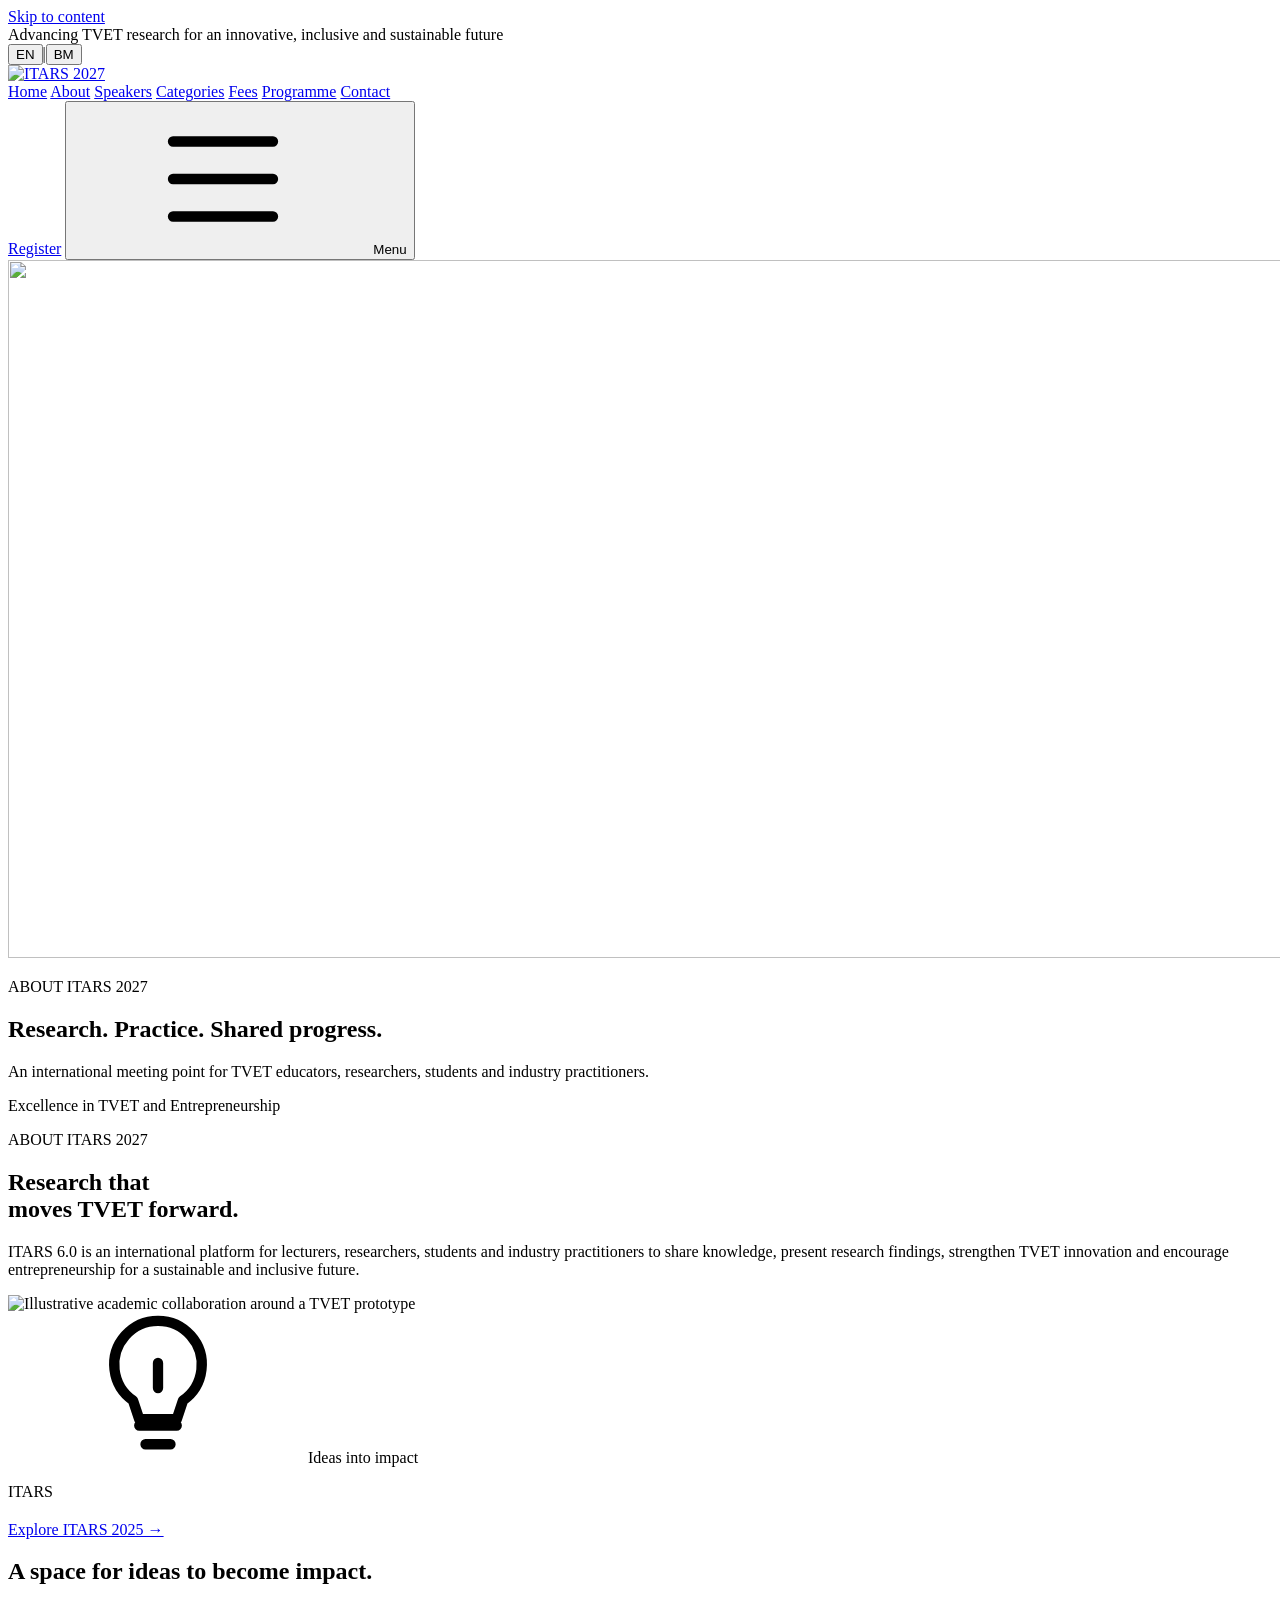
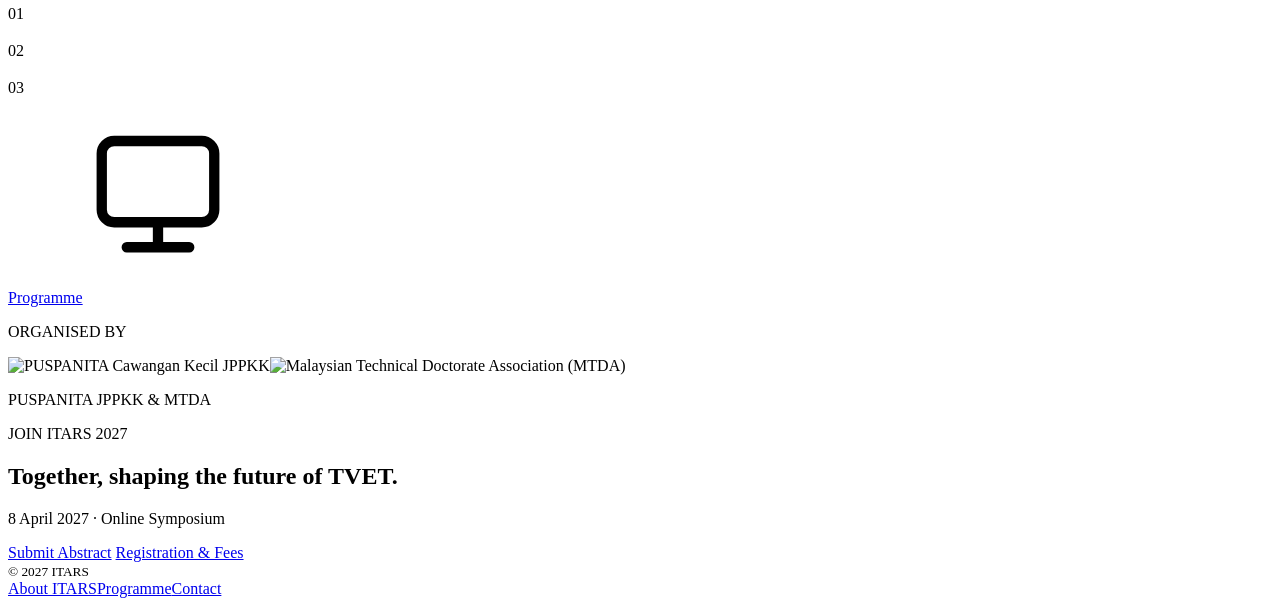
==== about.html @ fcebaeb5 "Add files via upload" ====
<!doctype html>
<html lang="en">
<head>
<meta charset="utf-8">
<meta name="viewport" content="width=device-width,initial-scale=1">
<title>About ITARS 2027</title>
<meta name="description" content="Discover the background, aims and organisers of the sixth International TVET Academic and Research Symposium.">
<meta name="theme-color" content="#a333f2">
<link rel="icon" href="assets/icons/online-badge.svg" type="image/svg+xml">
<link rel="stylesheet" href="assets/css/style.css">
<script src="assets/js/translations.js" defer></script>
<script src="assets/js/site.js" defer></script>
<meta property="og:title" content="About ITARS 2027"><meta property="og:description" content="Discover the background, aims and organisers of the sixth International TVET Academic and Research Symposium."><meta property="og:type" content="website"></head>
<body class="about-page">
<svg xmlns="http://www.w3.org/2000/svg" aria-hidden="true" style="position:absolute;width:0;height:0;overflow:hidden"><symbol id="calendar" viewBox="0 0 24 24"><g fill="none" stroke="currentColor" stroke-width="1.65" stroke-linecap="round" stroke-linejoin="round"><rect x="4" y="5" width="16" height="16" rx="2"/><path d="M8 3v4m8-4v4M4 10h16"/></g></symbol><symbol id="online" viewBox="0 0 24 24"><g fill="none" stroke="currentColor" stroke-width="1.65" stroke-linecap="round" stroke-linejoin="round"><rect x="3" y="4" width="18" height="13" rx="2"/><path d="M12 17v4m-5 0h10"/></g></symbol><symbol id="paper" viewBox="0 0 24 24"><g fill="none" stroke="currentColor" stroke-width="1.65" stroke-linecap="round" stroke-linejoin="round"><path d="M6 3h8l4 4v14H6zM14 3v5h4M9 12h6m-6 4h6"/></g></symbol><symbol id="idea" viewBox="0 0 24 24"><g fill="none" stroke="currentColor" stroke-width="1.65" stroke-linecap="round" stroke-linejoin="round"><path d="M9 18h6m-5 3h4M8 14a7 7 0 1 1 8 0l-1 3H9zM12 12V8"/></g></symbol><symbol id="engineering" viewBox="0 0 24 24"><g fill="none" stroke="currentColor" stroke-width="1.65" stroke-linecap="round" stroke-linejoin="round"><path d="m9 3 6 0 1 3 3 1 2 5-2 5-3 1-1 3H9l-1-3-3-1-2-5 2-5 3-1z"/><circle cx="12" cy="12" r="3"/></g></symbol><symbol id="education" viewBox="0 0 24 24"><g fill="none" stroke="currentColor" stroke-width="1.65" stroke-linecap="round" stroke-linejoin="round"><path d="m2 9 10-5 10 5-10 5zM6 11v6q6 5 12 0v-6m4-2v8"/></g></symbol><symbol id="business" viewBox="0 0 24 24"><g fill="none" stroke="currentColor" stroke-width="1.65" stroke-linecap="round" stroke-linejoin="round"><path d="M3 21h18M5 17h3v-6H5zm6 0h3V7h-3zm6 0h3V3h-3z"/></g></symbol><symbol id="environment" viewBox="0 0 24 24"><g fill="none" stroke="currentColor" stroke-width="1.65" stroke-linecap="round" stroke-linejoin="round"><path d="M5 18C1 5 13 3 21 3c0 14-6 18-13 15M5 21 16 9"/></g></symbol><symbol id="tourism" viewBox="0 0 24 24"><g fill="none" stroke="currentColor" stroke-width="1.65" stroke-linecap="round" stroke-linejoin="round"><path d="M4 21V5h16v16M2 21h20M8 8h1m6 0h1m-8 4h1m6 0h1m-6 9v-5h4v5"/></g></symbol><symbol id="social" viewBox="0 0 24 24"><g fill="none" stroke="currentColor" stroke-width="1.65" stroke-linecap="round" stroke-linejoin="round"><circle cx="12" cy="7" r="3"/><path d="M6 21v-2a6 6 0 0 1 12 0v2M5 6a3 3 0 0 0 0 6m14-6a3 3 0 0 1 0 6M2 20v-2a4 4 0 0 1 3-4m17 6v-2a4 4 0 0 0-3-4"/></g></symbol><symbol id="notice" viewBox="0 0 24 24"><g fill="none" stroke="currentColor" stroke-width="1.65" stroke-linecap="round" stroke-linejoin="round"><path d="m3 10 14-5v14L3 14zM7 15l2 6h4l-2-5m9-7 2-2m-2 10 2 2M3 10v4"/></g></symbol><symbol id="menu" viewBox="0 0 24 24"><g fill="none" stroke="currentColor" stroke-width="1.65" stroke-linecap="round" stroke-linejoin="round"><path d="M4 6h16M4 12h16M4 18h16"/></g></symbol><symbol id="mic" viewBox="0 0 24 24"><g fill="none" stroke="currentColor" stroke-width="1.65" stroke-linecap="round" stroke-linejoin="round"><rect x="9" y="3" width="6" height="11" rx="3"/><path d="M5 11a7 7 0 0 0 14 0M12 18v3m-4 0h8"/></g></symbol><symbol id="check" viewBox="0 0 24 24"><g fill="none" stroke="currentColor" stroke-width="1.65" stroke-linecap="round" stroke-linejoin="round"><rect x="4" y="4" width="16" height="16" rx="3"/><path d="m8 12 3 3 5-6"/></g></symbol><symbol id="gear" viewBox="0 0 24 24"><g fill="none" stroke="currentColor" stroke-width="1.65" stroke-linecap="round" stroke-linejoin="round"><circle cx="12" cy="12" r="3"/><path d="M12 2v3m0 14v3M2 12h3m14 0h3M4.9 4.9 7 7m10 10 2.1 2.1M4.9 19.1 7 17M17 7l2.1-2.1"/></g></symbol><symbol id="present" viewBox="0 0 24 24"><g fill="none" stroke="currentColor" stroke-width="1.65" stroke-linecap="round" stroke-linejoin="round"><rect x="3" y="4" width="18" height="12" rx="1.5"/><path d="M12 16v3m-4 2 4-2 4 2M8 12l3-3 2 2 3-3"/></g></symbol><symbol id="book" viewBox="0 0 24 24"><g fill="none" stroke="currentColor" stroke-width="1.65" stroke-linecap="round" stroke-linejoin="round"><path d="M3 5c3-1 6-1 9 1 3-2 6-2 9-1v14c-3-1-6-1-9 1-3-2-6-2-9-1zM12 6v14"/></g></symbol><symbol id="fee" viewBox="0 0 24 24"><g fill="none" stroke="currentColor" stroke-width="1.65" stroke-linecap="round" stroke-linejoin="round"><rect x="3" y="6" width="18" height="12" rx="2"/><circle cx="12" cy="12" r="2.5"/><path d="M6 9v.01M18 15v.01"/></g></symbol><symbol id="phone" viewBox="0 0 24 24"><g fill="none" stroke="currentColor" stroke-width="1.65" stroke-linecap="round" stroke-linejoin="round"><path d="M5 3h4l2 5-2.5 1.5a11 11 0 0 0 6 6L16 13l5 2v4a2 2 0 0 1-2 2A17 17 0 0 1 3 5a2 2 0 0 1 2-2"/></g></symbol><symbol id="globe" viewBox="0 0 24 24"><g fill="none" stroke="currentColor" stroke-width="1.65" stroke-linecap="round" stroke-linejoin="round"><circle cx="12" cy="12" r="9"/><path d="M3 12h18M12 3a14 14 0 0 1 0 18M12 3a14 14 0 0 0 0 18"/></g></symbol><symbol id="target" viewBox="0 0 24 24"><g fill="none" stroke="currentColor" stroke-width="1.65" stroke-linecap="round" stroke-linejoin="round"><circle cx="12" cy="12" r="9"/><circle cx="12" cy="12" r="5"/><circle cx="12" cy="12" r="1"/></g></symbol><symbol id="user" viewBox="0 0 24 24"><g fill="none" stroke="currentColor" stroke-width="1.65" stroke-linecap="round" stroke-linejoin="round"><circle cx="12" cy="8" r="4"/><path d="M4 21a8 8 0 0 1 16 0"/></g></symbol><symbol id="org" viewBox="0 0 24 24"><g fill="none" stroke="currentColor" stroke-width="1.65" stroke-linecap="round" stroke-linejoin="round"><path d="M3 21h18M4 21V10l8-6 8 6v11M9 21v-6h6v6M8 12h.01M16 12h.01"/></g></symbol></svg>
<a class="skip" href="#main"><span data-i18n="skip">Skip to content</span></a>

<!-- ============ SHARED HEADER ============ -->
<header class="site-header">
  <div class="utility"><div class="container utility-inner">
    <span><span data-i18n="utility">Advancing TVET research for an innovative, inclusive and sustainable future</span></span>
    <div class="language-switch" role="group" aria-label="Language"><button type="button" data-lang="en" aria-pressed="true">EN</button><span aria-hidden="true">|</span><button type="button" data-lang="bm" aria-pressed="false">BM</button></div>
  </div></div>
  <div class="nav-shell"><div class="container nav-inner">
    <a href="index.html" class="brand" aria-label="ITARS 2027 Home"><img src="assets/images/itars-logo.webp" alt="ITARS 2027" width="412" height="206"></a>
    <nav class="main-nav" id="main-nav" aria-label="Main navigation"><a href="index.html" data-i18n="navhome">Home</a>
      <a data-i18n="navabout" href="about.html" data-page-link>About</a>
      <a data-i18n="navspeakers" href="speakers.html" data-page-link>Speakers</a>
      <a data-i18n="navpapers" href="categories.html" data-page-link>Categories</a>
      <a data-i18n="navfees" href="registration.html" data-page-link>Fees</a>
      <a data-i18n="navprogramme" href="programme.html" data-page-link>Programme</a>
      <a data-i18n="navcontact" href="contact.html" data-page-link>Contact</a>
    </nav>
    <div class="nav-actions">
      <a data-i18n="register" href="registration.html" class="button teal nav-register" data-page-link>Register</a>
      <button class="menu-toggle" type="button" aria-controls="main-nav" aria-expanded="false" aria-label="Open menu"><svg class="icon" aria-hidden="true"><use href="#menu"></use></svg><span data-i18n="menutext">Menu</span></button>
    </div>
  </div></div>
</header>

<main id="main"><section class="has-explicit-hero about-hero"><img class="page-hero-image" src="assets/images/about-hero.webp" alt="" width="1536" height="698" fetchpriority="high" aria-hidden="true"><div class="container"><p class="eyebrow" data-i18n="aboutlabel">ABOUT ITARS 2027</p><h1 data-i18n="abtitle">Research. Practice. Shared progress.</h1><p data-i18n="ablead">An international meeting point for TVET educators, researchers, students and industry practitioners.</p><div class="about-theme" data-i18n="abtheme">Excellence in TVET and Entrepreneurship</div></div></section><section class="section about">
  <div class="container about-grid">
    <div class="reveal">
      <p class="eyebrow"><span data-i18n="aboutlabel">ABOUT ITARS 2027</span><i></i></p>
      <h2 data-i18n="abouttitle">Research that<br>moves TVET forward.</h2>
      <p><span data-i18n="aboutp">ITARS 6.0 is an international platform for lecturers, researchers, students and industry practitioners to share knowledge, present research findings, strengthen TVET innovation and encourage entrepreneurship for a sustainable and inclusive future.</span></p>
      
    </div>
    <div class="about-photo reveal"><img src="assets/images/about-hero.webp" alt="Illustrative academic collaboration around a TVET prototype" width="1200" height="800" loading="lazy"><div class="photo-label"><svg class="icon" aria-hidden="true"><use href="#idea"></use></svg><span data-i18n="impact">Ideas into impact</span><i></i></div></div>
  </div>
</section>

<section class="section history"><div class="container welcome-inner"><p class="eyebrow">ITARS</p><h2 data-i18n="abhistory"></h2><p data-i18n="abhistorycopy"></p><a class="text-link" href="https://sites.google.com/view/itars2025/home" target="_blank" rel="noopener" data-i18n="historysource">Explore ITARS 2025 →</a></div></section><section class="section purpose"><div class="container"><h2 data-i18n="abpurpose">A space for ideas to become impact.</h2><p class="purpose-intro" data-i18n="abpurposecopy"></p><div class="purpose-grid"><article><span class="purpose-number">01</span><h3 data-i18n="ab1"></h3><p data-i18n="ab1c"></p></article><article><span class="purpose-number">02</span><h3 data-i18n="ab2"></h3><p data-i18n="ab2c"></p></article><article><span class="purpose-number">03</span><h3 data-i18n="ab3"></h3><p data-i18n="ab3c"></p></article></div></div></section><section class="section"><div class="container format-panel"><svg class="icon" aria-hidden="true"><use href="#online"></use></svg><div><h2 data-i18n="abformat"></h2><p data-i18n="abformatcopy"></p></div><a class="button teal" href="programme.html" data-page-link data-i18n="navprogramme">Programme</a></div></section><section class="section organisers-section"><div class="container"><div class="organisers reveal">
      <p class="eyebrow centered"><i></i><span data-i18n="organised">ORGANISED BY</span><i></i></p>
      <div class="organiser-names"><img src="assets/images/puspanita-logo.webp" alt="PUSPANITA Cawangan Kecil JPPKK" width="146" height="168"><span aria-hidden="true"></span><img src="assets/images/mtda-logo.webp" alt="Malaysian Technical Doctorate Association (MTDA)" width="245" height="155"></div>
      <p class="organiser-line">PUSPANITA JPPKK &amp; MTDA</p></div></div></section>

<!-- CTA -->
<section class="cta">
  <div class="container cta-inner">
    <div class="cta-copy"><p class="cta-kicker" data-i18n="ctakicker">JOIN ITARS 2027</p><h2 data-i18n="ctaheadline">Together, shaping the future of TVET.</h2><p><span data-i18n="ctadate">8 April 2027 · Online Symposium</span></p></div>
    <div class="button-row">
      <a data-i18n="ctasubmit" href="submission.html" class="button gold" data-page-link>Submit Abstract</a>
      <a data-i18n="ctareg" href="registration.html" class="button outline" data-page-link>Registration &amp; Fees</a>
    </div>
  </div>
</section>
</main>

<!-- ============ SHARED FOOTER ============ -->
<footer class="site-footer"><div class="container footer-inner"><small>© 2027 ITARS</small><nav aria-label="Footer navigation"><a data-i18n="footabout" href="about.html" data-page-link>About ITARS</a><a data-i18n="footprogramme" href="programme.html" data-page-link>Programme</a><a data-i18n="footcontact" href="contact.html" data-page-link>Contact</a></nav></div></footer>

<dialog id="page-dialog" aria-labelledby="dialog-title"><button class="dialog-close" type="button" aria-label="Close dialog">×</button><p class="eyebrow">ITARS 2027</p><h2 data-i18n="dialogtitle" id="dialog-title">This page is being prepared</h2><p><span data-i18n="dialogcopy">This first release contains the homepage. The selected section will have its own dedicated page. For event information, view the supplied poster or call the organisers.</span></p><div class="dialog-actions"><a class="button teal" href="assets/images/itars-poster.webp"><span data-i18n="viewposter">View event poster</span></a><a href="tel:+60127899131">Tuan Rozila · +60 12-789 9131</a><a href="tel:+60197607001">Dr. Khairunnisa · +60 19-760 7001</a></div></dialog>
</body>
</html>
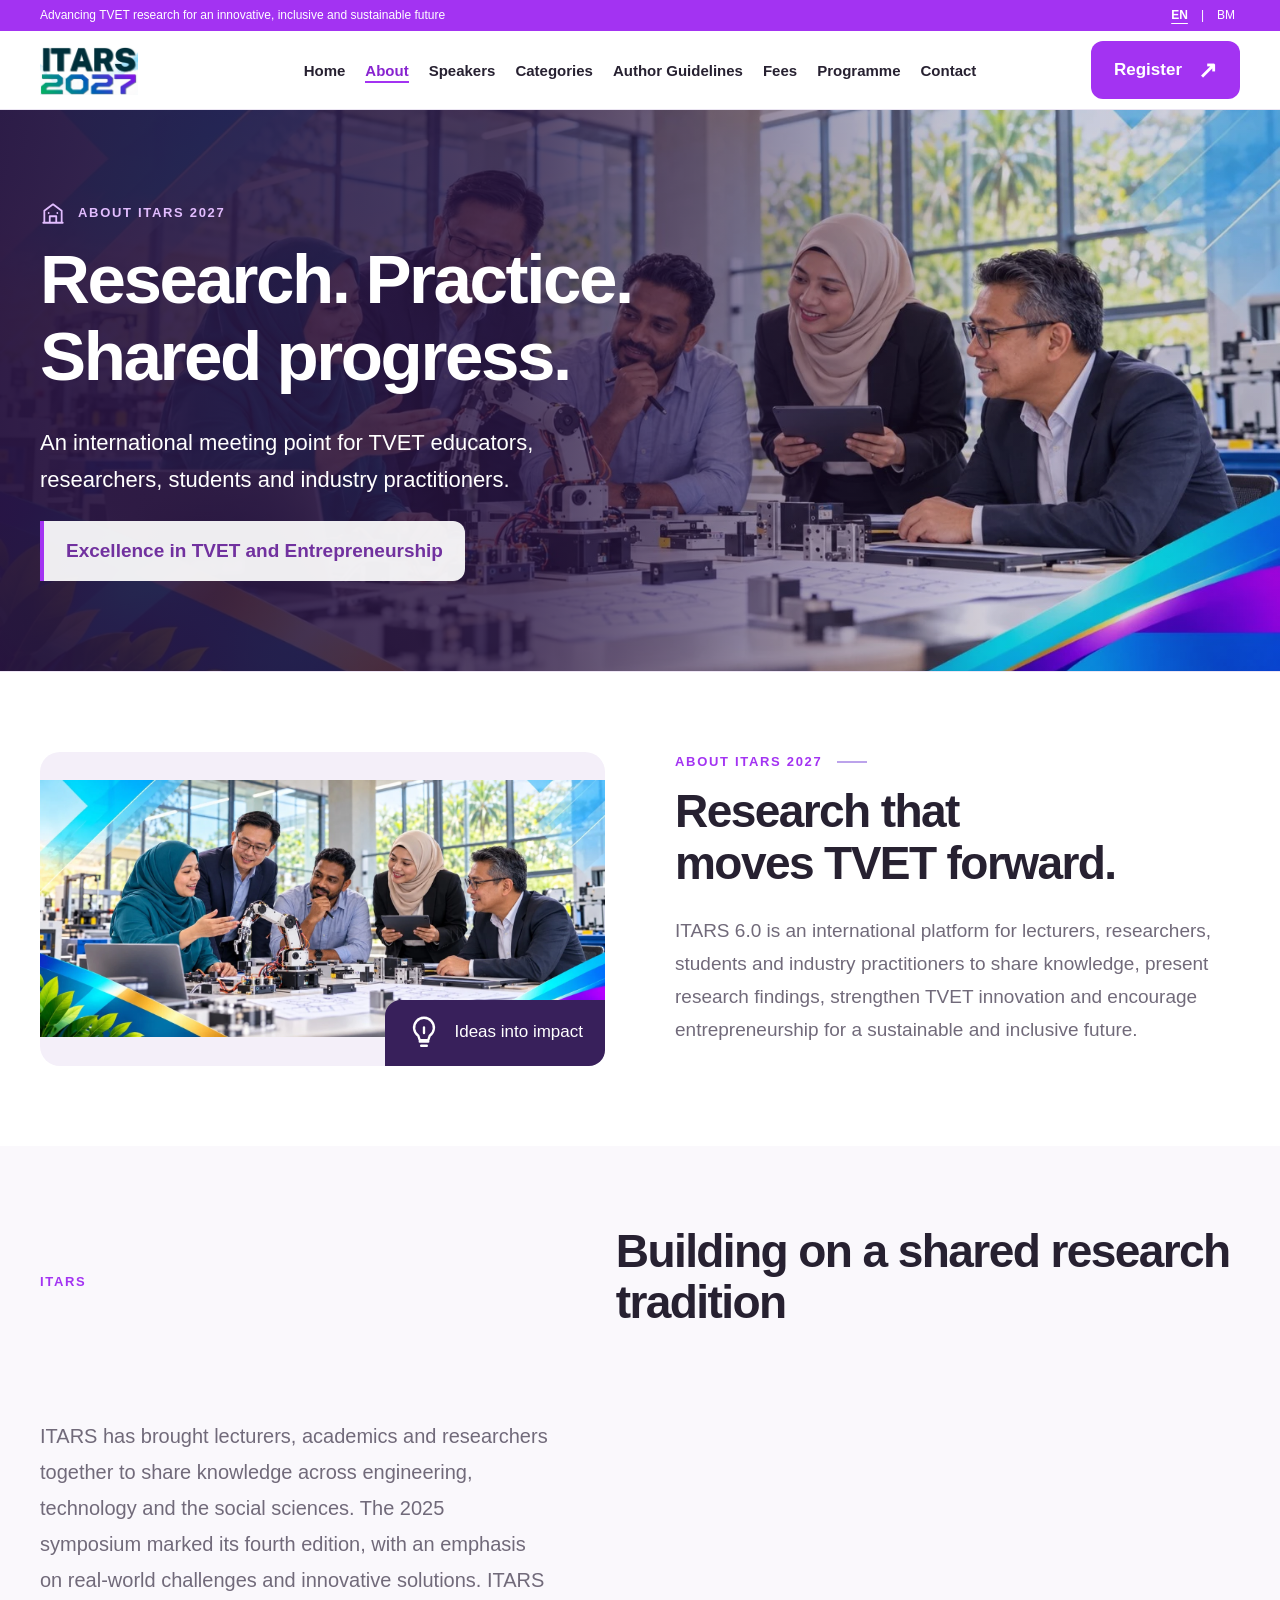
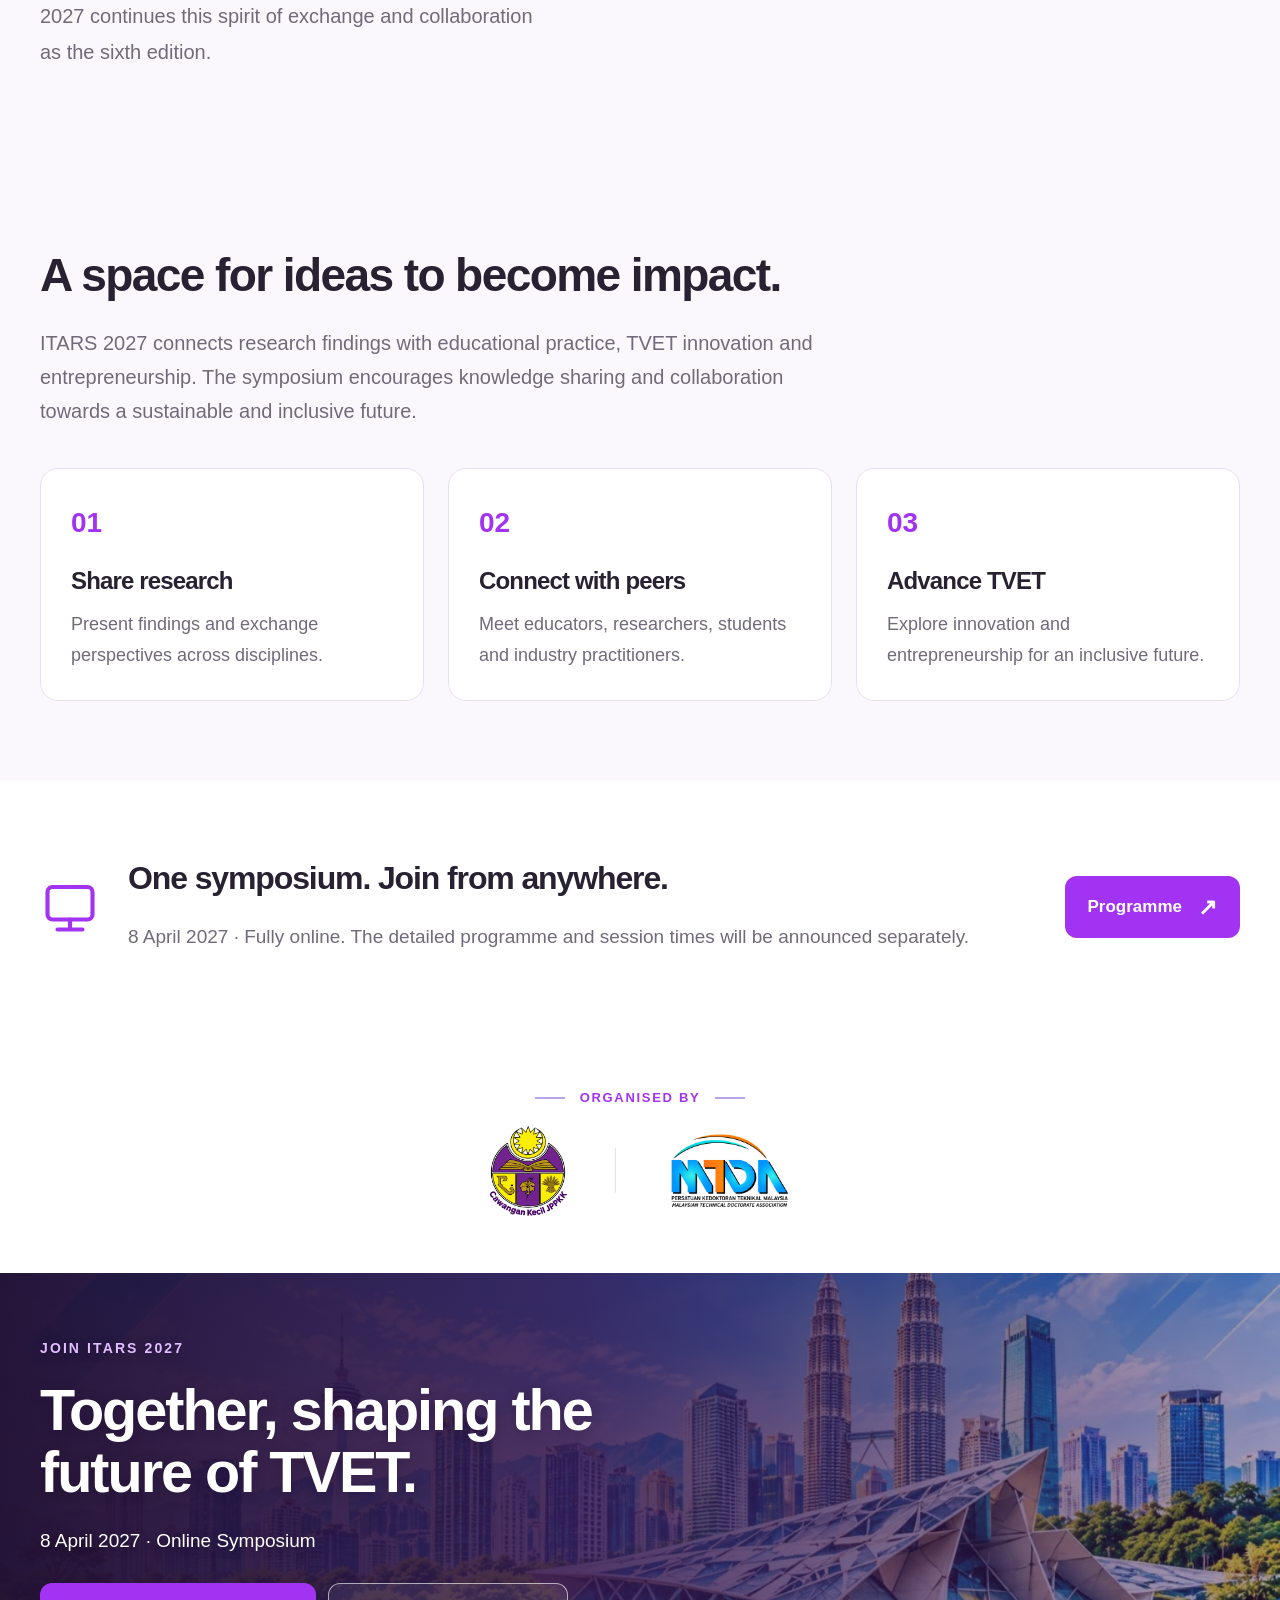
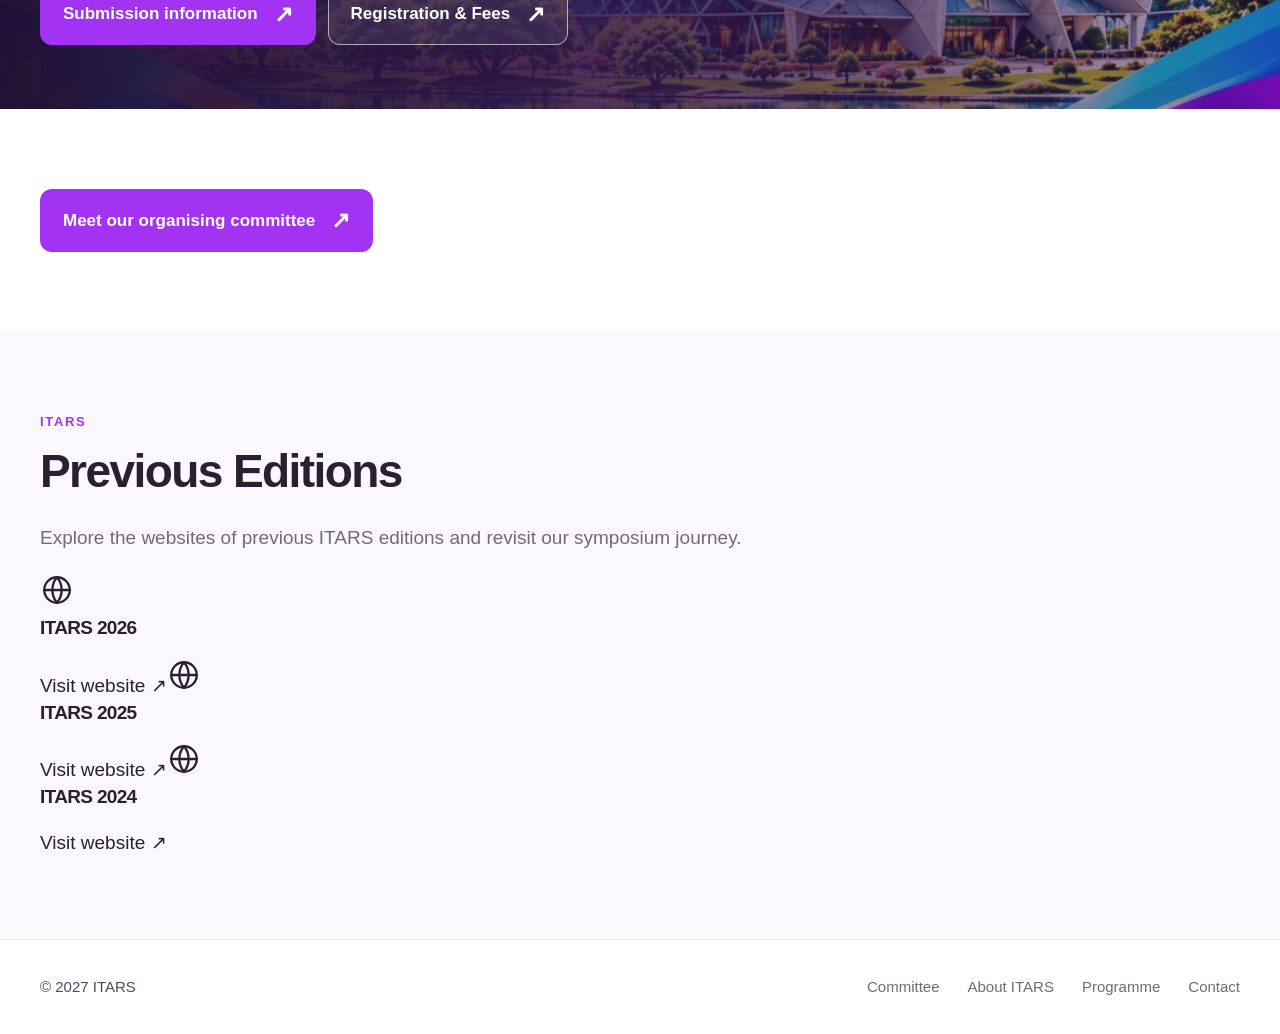
==== commit c4af69c6: "Add files via upload" ====
--- a/about.html
+++ b/about.html
@@ -7,9 +7,9 @@
 <meta name="description" content="Discover the background, aims and organisers of the sixth International TVET Academic and Research Symposium.">
 <meta name="theme-color" content="#a333f2">
 <link rel="icon" href="assets/icons/online-badge.svg" type="image/svg+xml">
-<link rel="stylesheet" href="assets/css/style.css">
+<link rel="stylesheet" href="assets/css/style.css?v=20261026-icons3">
 <script src="assets/js/translations.js" defer></script>
-<script src="assets/js/site.js" defer></script>
+<script src="assets/js/site.js?v=20261026-icons3" defer></script>
 <meta property="og:title" content="About ITARS 2027"><meta property="og:description" content="Discover the background, aims and organisers of the sixth International TVET Academic and Research Symposium."><meta property="og:type" content="website"></head>
 <body class="about-page">
 <svg xmlns="http://www.w3.org/2000/svg" aria-hidden="true" style="position:absolute;width:0;height:0;overflow:hidden"><symbol id="calendar" viewBox="0 0 24 24"><g fill="none" stroke="currentColor" stroke-width="1.65" stroke-linecap="round" stroke-linejoin="round"><rect x="4" y="5" width="16" height="16" rx="2"/><path d="M8 3v4m8-4v4M4 10h16"/></g></symbol><symbol id="online" viewBox="0 0 24 24"><g fill="none" stroke="currentColor" stroke-width="1.65" stroke-linecap="round" stroke-linejoin="round"><rect x="3" y="4" width="18" height="13" rx="2"/><path d="M12 17v4m-5 0h10"/></g></symbol><symbol id="paper" viewBox="0 0 24 24"><g fill="none" stroke="currentColor" stroke-width="1.65" stroke-linecap="round" stroke-linejoin="round"><path d="M6 3h8l4 4v14H6zM14 3v5h4M9 12h6m-6 4h6"/></g></symbol><symbol id="idea" viewBox="0 0 24 24"><g fill="none" stroke="currentColor" stroke-width="1.65" stroke-linecap="round" stroke-linejoin="round"><path d="M9 18h6m-5 3h4M8 14a7 7 0 1 1 8 0l-1 3H9zM12 12V8"/></g></symbol><symbol id="engineering" viewBox="0 0 24 24"><g fill="none" stroke="currentColor" stroke-width="1.65" stroke-linecap="round" stroke-linejoin="round"><path d="m9 3 6 0 1 3 3 1 2 5-2 5-3 1-1 3H9l-1-3-3-1-2-5 2-5 3-1z"/><circle cx="12" cy="12" r="3"/></g></symbol><symbol id="education" viewBox="0 0 24 24"><g fill="none" stroke="currentColor" stroke-width="1.65" stroke-linecap="round" stroke-linejoin="round"><path d="m2 9 10-5 10 5-10 5zM6 11v6q6 5 12 0v-6m4-2v8"/></g></symbol><symbol id="business" viewBox="0 0 24 24"><g fill="none" stroke="currentColor" stroke-width="1.65" stroke-linecap="round" stroke-linejoin="round"><path d="M3 21h18M5 17h3v-6H5zm6 0h3V7h-3zm6 0h3V3h-3z"/></g></symbol><symbol id="environment" viewBox="0 0 24 24"><g fill="none" stroke="currentColor" stroke-width="1.65" stroke-linecap="round" stroke-linejoin="round"><path d="M5 18C1 5 13 3 21 3c0 14-6 18-13 15M5 21 16 9"/></g></symbol><symbol id="tourism" viewBox="0 0 24 24"><g fill="none" stroke="currentColor" stroke-width="1.65" stroke-linecap="round" stroke-linejoin="round"><path d="M4 21V5h16v16M2 21h20M8 8h1m6 0h1m-8 4h1m6 0h1m-6 9v-5h4v5"/></g></symbol><symbol id="social" viewBox="0 0 24 24"><g fill="none" stroke="currentColor" stroke-width="1.65" stroke-linecap="round" stroke-linejoin="round"><circle cx="12" cy="7" r="3"/><path d="M6 21v-2a6 6 0 0 1 12 0v2M5 6a3 3 0 0 0 0 6m14-6a3 3 0 0 1 0 6M2 20v-2a4 4 0 0 1 3-4m17 6v-2a4 4 0 0 0-3-4"/></g></symbol><symbol id="notice" viewBox="0 0 24 24"><g fill="none" stroke="currentColor" stroke-width="1.65" stroke-linecap="round" stroke-linejoin="round"><path d="m3 10 14-5v14L3 14zM7 15l2 6h4l-2-5m9-7 2-2m-2 10 2 2M3 10v4"/></g></symbol><symbol id="menu" viewBox="0 0 24 24"><g fill="none" stroke="currentColor" stroke-width="1.65" stroke-linecap="round" stroke-linejoin="round"><path d="M4 6h16M4 12h16M4 18h16"/></g></symbol><symbol id="mic" viewBox="0 0 24 24"><g fill="none" stroke="currentColor" stroke-width="1.65" stroke-linecap="round" stroke-linejoin="round"><rect x="9" y="3" width="6" height="11" rx="3"/><path d="M5 11a7 7 0 0 0 14 0M12 18v3m-4 0h8"/></g></symbol><symbol id="check" viewBox="0 0 24 24"><g fill="none" stroke="currentColor" stroke-width="1.65" stroke-linecap="round" stroke-linejoin="round"><rect x="4" y="4" width="16" height="16" rx="3"/><path d="m8 12 3 3 5-6"/></g></symbol><symbol id="gear" viewBox="0 0 24 24"><g fill="none" stroke="currentColor" stroke-width="1.65" stroke-linecap="round" stroke-linejoin="round"><circle cx="12" cy="12" r="3"/><path d="M12 2v3m0 14v3M2 12h3m14 0h3M4.9 4.9 7 7m10 10 2.1 2.1M4.9 19.1 7 17M17 7l2.1-2.1"/></g></symbol><symbol id="present" viewBox="0 0 24 24"><g fill="none" stroke="currentColor" stroke-width="1.65" stroke-linecap="round" stroke-linejoin="round"><rect x="3" y="4" width="18" height="12" rx="1.5"/><path d="M12 16v3m-4 2 4-2 4 2M8 12l3-3 2 2 3-3"/></g></symbol><symbol id="book" viewBox="0 0 24 24"><g fill="none" stroke="currentColor" stroke-width="1.65" stroke-linecap="round" stroke-linejoin="round"><path d="M3 5c3-1 6-1 9 1 3-2 6-2 9-1v14c-3-1-6-1-9 1-3-2-6-2-9-1zM12 6v14"/></g></symbol><symbol id="fee" viewBox="0 0 24 24"><g fill="none" stroke="currentColor" stroke-width="1.65" stroke-linecap="round" stroke-linejoin="round"><rect x="3" y="6" width="18" height="12" rx="2"/><circle cx="12" cy="12" r="2.5"/><path d="M6 9v.01M18 15v.01"/></g></symbol><symbol id="phone" viewBox="0 0 24 24"><g fill="none" stroke="currentColor" stroke-width="1.65" stroke-linecap="round" stroke-linejoin="round"><path d="M5 3h4l2 5-2.5 1.5a11 11 0 0 0 6 6L16 13l5 2v4a2 2 0 0 1-2 2A17 17 0 0 1 3 5a2 2 0 0 1 2-2"/></g></symbol><symbol id="globe" viewBox="0 0 24 24"><g fill="none" stroke="currentColor" stroke-width="1.65" stroke-linecap="round" stroke-linejoin="round"><circle cx="12" cy="12" r="9"/><path d="M3 12h18M12 3a14 14 0 0 1 0 18M12 3a14 14 0 0 0 0 18"/></g></symbol><symbol id="target" viewBox="0 0 24 24"><g fill="none" stroke="currentColor" stroke-width="1.65" stroke-linecap="round" stroke-linejoin="round"><circle cx="12" cy="12" r="9"/><circle cx="12" cy="12" r="5"/><circle cx="12" cy="12" r="1"/></g></symbol><symbol id="user" viewBox="0 0 24 24"><g fill="none" stroke="currentColor" stroke-width="1.65" stroke-linecap="round" stroke-linejoin="round"><circle cx="12" cy="8" r="4"/><path d="M4 21a8 8 0 0 1 16 0"/></g></symbol><symbol id="org" viewBox="0 0 24 24"><g fill="none" stroke="currentColor" stroke-width="1.65" stroke-linecap="round" stroke-linejoin="round"><path d="M3 21h18M4 21V10l8-6 8 6v11M9 21v-6h6v6M8 12h.01M16 12h.01"/></g></symbol></svg>
@@ -27,18 +27,19 @@
       <a data-i18n="navabout" href="about.html" data-page-link>About</a>
       <a data-i18n="navspeakers" href="speakers.html" data-page-link>Speakers</a>
       <a data-i18n="navpapers" href="categories.html" data-page-link>Categories</a>
+      <a data-i18n="navauthors" href="submission.html" data-page-link>Author Guidelines</a>
       <a data-i18n="navfees" href="registration.html" data-page-link>Fees</a>
       <a data-i18n="navprogramme" href="programme.html" data-page-link>Programme</a>
       <a data-i18n="navcontact" href="contact.html" data-page-link>Contact</a>
     </nav>
     <div class="nav-actions">
-      <a data-i18n="register" href="registration.html" class="button teal nav-register" data-page-link>Register</a>
+      <a data-i18n="register" href="https://cmt3.research.microsoft.com/User/Login?ReturnUrl=%2FITARS2026" class="button teal nav-register" target="_blank" rel="noopener">Register</a>
       <button class="menu-toggle" type="button" aria-controls="main-nav" aria-expanded="false" aria-label="Open menu"><svg class="icon" aria-hidden="true"><use href="#menu"></use></svg><span data-i18n="menutext">Menu</span></button>
     </div>
   </div></div>
 </header>
 
-<main id="main"><section class="has-explicit-hero about-hero"><img class="page-hero-image" src="assets/images/about-hero.webp" alt="" width="1536" height="698" fetchpriority="high" aria-hidden="true"><div class="container"><p class="eyebrow" data-i18n="aboutlabel">ABOUT ITARS 2027</p><h1 data-i18n="abtitle">Research. Practice. Shared progress.</h1><p data-i18n="ablead">An international meeting point for TVET educators, researchers, students and industry practitioners.</p><div class="about-theme" data-i18n="abtheme">Excellence in TVET and Entrepreneurship</div></div></section><section class="section about">
+<main id="main"><section class="has-explicit-hero about-hero"><img class="page-hero-image" decoding="async" src="assets/images/about-hero.webp" alt="" width="1536" height="698" fetchpriority="high" aria-hidden="true"><div class="container"><p class="eyebrow hero-section-label"><svg class="icon" aria-hidden="true" viewBox="0 0 24 24" width="46" height="46" focusable="false"><g fill="none" stroke="currentColor" stroke-width="1.65" stroke-linecap="round" stroke-linejoin="round"><path d="M3 21h18M4 21V10l8-6 8 6v11M9 21v-6h6v6M8 12h.01M16 12h.01"/></g></svg><span data-i18n="aboutlabel">ABOUT ITARS 2027</span></p><h1 data-i18n="abtitle">Research. Practice. Shared progress.</h1><p data-i18n="ablead">An international meeting point for TVET educators, researchers, students and industry practitioners.</p><div class="about-theme" data-i18n="abtheme">Excellence in TVET and Entrepreneurship</div></div></section><section class="section about">
   <div class="container about-grid">
     <div class="reveal">
       <p class="eyebrow"><span data-i18n="aboutlabel">ABOUT ITARS 2027</span><i></i></p>
@@ -50,7 +51,7 @@
   </div>
 </section>
 
-<section class="section history"><div class="container welcome-inner"><p class="eyebrow">ITARS</p><h2 data-i18n="abhistory"></h2><p data-i18n="abhistorycopy"></p><a class="text-link" href="https://sites.google.com/view/itars2025/home" target="_blank" rel="noopener" data-i18n="historysource">Explore ITARS 2025 →</a></div></section><section class="section purpose"><div class="container"><h2 data-i18n="abpurpose">A space for ideas to become impact.</h2><p class="purpose-intro" data-i18n="abpurposecopy"></p><div class="purpose-grid"><article><span class="purpose-number">01</span><h3 data-i18n="ab1"></h3><p data-i18n="ab1c"></p></article><article><span class="purpose-number">02</span><h3 data-i18n="ab2"></h3><p data-i18n="ab2c"></p></article><article><span class="purpose-number">03</span><h3 data-i18n="ab3"></h3><p data-i18n="ab3c"></p></article></div></div></section><section class="section"><div class="container format-panel"><svg class="icon" aria-hidden="true"><use href="#online"></use></svg><div><h2 data-i18n="abformat"></h2><p data-i18n="abformatcopy"></p></div><a class="button teal" href="programme.html" data-page-link data-i18n="navprogramme">Programme</a></div></section><section class="section organisers-section"><div class="container"><div class="organisers reveal">
+<section class="section history"><div class="container welcome-inner"><p class="eyebrow">ITARS</p><h2 data-i18n="abhistory"></h2><p data-i18n="abhistorycopy"></p></div></section><section class="section purpose"><div class="container"><h2 data-i18n="abpurpose">A space for ideas to become impact.</h2><p class="purpose-intro" data-i18n="abpurposecopy"></p><div class="purpose-grid"><article><span class="purpose-number">01</span><h3 data-i18n="ab1"></h3><p data-i18n="ab1c"></p></article><article><span class="purpose-number">02</span><h3 data-i18n="ab2"></h3><p data-i18n="ab2c"></p></article><article><span class="purpose-number">03</span><h3 data-i18n="ab3"></h3><p data-i18n="ab3c"></p></article></div></div></section><section class="section"><div class="container format-panel"><svg class="icon" aria-hidden="true"><use href="#online"></use></svg><div><h2 data-i18n="abformat"></h2><p data-i18n="abformatcopy"></p></div><a class="button teal" href="programme.html" data-page-link data-i18n="navprogramme">Programme</a></div></section><section class="section organisers-section"><div class="container"><div class="organisers reveal">
       <p class="eyebrow centered"><i></i><span data-i18n="organised">ORGANISED BY</span><i></i></p>
       <div class="organiser-names"><img src="assets/images/puspanita-logo.webp" alt="PUSPANITA Cawangan Kecil JPPKK" width="146" height="168"><span aria-hidden="true"></span><img src="assets/images/mtda-logo.webp" alt="Malaysian Technical Doctorate Association (MTDA)" width="245" height="155"></div>
       <p class="organiser-line">PUSPANITA JPPKK &amp; MTDA</p></div></div></section>
@@ -65,10 +66,10 @@
     </div>
   </div>
 </section>
-</main>
+<section class="section"><div class="container"><a class="button teal" href="committee.html" data-i18n="committeeabout">Meet our organising committee</a></div></section><section class="section soft-section previous-editions" id="previous-editions"><div class="container"><p class="eyebrow">ITARS</p><h2 data-i18n="previouseditions">Previous Editions</h2><p data-i18n="previousintro">Explore the websites of previous ITARS editions and revisit our symposium journey.</p><div class="edition-grid"><a class="edition-card" href="https://www.itars2026.com/home" target="_blank" rel="noopener" aria-label="ITARS 2026"><svg class="icon" aria-hidden="true"><use href="#globe"></use></svg><h3>ITARS 2026</h3><span data-i18n="visitedition">Visit website</span><span aria-hidden="true"> ↗</span></a><a class="edition-card" href="https://sites.google.com/view/itars2025/home" target="_blank" rel="noopener" aria-label="ITARS 2025"><svg class="icon" aria-hidden="true"><use href="#globe"></use></svg><h3>ITARS 2025</h3><span data-i18n="visitedition">Visit website</span><span aria-hidden="true"> ↗</span></a><a class="edition-card" href="https://sites.google.com/view/itars2024official/home" target="_blank" rel="noopener" aria-label="ITARS 2024"><svg class="icon" aria-hidden="true"><use href="#globe"></use></svg><h3>ITARS 2024</h3><span data-i18n="visitedition">Visit website</span><span aria-hidden="true"> ↗</span></a></div></div></section></main>
 
 <!-- ============ SHARED FOOTER ============ -->
-<footer class="site-footer"><div class="container footer-inner"><small>© 2027 ITARS</small><nav aria-label="Footer navigation"><a data-i18n="footabout" href="about.html" data-page-link>About ITARS</a><a data-i18n="footprogramme" href="programme.html" data-page-link>Programme</a><a data-i18n="footcontact" href="contact.html" data-page-link>Contact</a></nav></div></footer>
+<footer class="site-footer"><div class="container footer-inner"><small>© 2027 ITARS</small><nav aria-label="Footer navigation"><a href="committee.html" data-i18n="committee">Committee</a><a data-i18n="footabout" href="about.html" data-page-link>About ITARS</a><a data-i18n="footprogramme" href="programme.html" data-page-link>Programme</a><a data-i18n="footcontact" href="contact.html" data-page-link>Contact</a></nav></div></footer>
 
 <dialog id="page-dialog" aria-labelledby="dialog-title"><button class="dialog-close" type="button" aria-label="Close dialog">×</button><p class="eyebrow">ITARS 2027</p><h2 data-i18n="dialogtitle" id="dialog-title">This page is being prepared</h2><p><span data-i18n="dialogcopy">This first release contains the homepage. The selected section will have its own dedicated page. For event information, view the supplied poster or call the organisers.</span></p><div class="dialog-actions"><a class="button teal" href="assets/images/itars-poster.webp"><span data-i18n="viewposter">View event poster</span></a><a href="tel:+60127899131">Tuan Rozila · +60 12-789 9131</a><a href="tel:+60197607001">Dr. Khairunnisa · +60 19-760 7001</a></div></dialog>
 </body>
--- a/assets/css/style.css
+++ b/assets/css/style.css
@@ -0,0 +1,157 @@
+:root{--green:#38205b;--teal:#a333f2;--violet:#a333f2;--lime:#bca3eb;--ink:#272131;--muted:#716a7a;--line:#e7e1ef;--header-height:108px;--footer-height:0px}*{box-sizing:border-box}html{scroll-behavior:smooth;scroll-padding-top:120px}body{margin:0;padding-top:var(--header-height);background:#fff;color:var(--ink);font:19px/1.7 'Segoe UI',Arial,sans-serif}a{color:inherit;text-decoration:none}button{font:inherit;cursor:pointer}a,button{touch-action:manipulation}a:focus-visible,button:focus-visible{outline:3px solid var(--lime);outline-offset:5px}img{display:block;max-width:100%;height:auto}.container{width:min(1240px,calc(100% - 80px));margin:auto}.icon{width:34px;height:34px;flex-shrink:0}h1,h2,h3,p{margin-top:0}h1,h2,h3{line-height:1.12;letter-spacing:-.035em}h2{font-size:clamp(34px,3.6vw,48px);margin-bottom:24px}h3{font-size:19px}p{color:var(--muted)}.skip{position:fixed;left:20px;top:-100px;z-index:100;background:#fff;padding:10px}.skip:focus{top:10px}.site-header{position:fixed;inset:0 0 auto;z-index:50;background:#fff}.utility{background:#a333f2;border-bottom:1px solid #a333f2;color:#fff;font-size:12px}.utility-inner{min-height:30px;display:flex;align-items:center;justify-content:space-between;gap:20px}.language-switch{display:flex;align-items:center;gap:8px;flex-shrink:0}.language-switch button{font-size:12px;border:0;background:none;padding:5px;color:#fff;opacity:1}.language-switch button[aria-pressed=true]{opacity:1;font-weight:800;text-decoration:underline;text-underline-offset:4px}.nav-shell{border-bottom:1px solid #ebe5f2}.nav-inner{min-height:78px;display:flex;align-items:center;justify-content:space-between;gap:25px}.brand img{width:98px;height:49px;object-fit:contain}.main-nav{display:flex;gap:26px;font-size:16px;font-weight:650}.main-nav a:hover{color:var(--teal)}.nav-actions{display:flex;gap:12px;align-items:center}.button{display:inline-flex;align-items:center;justify-content:center;gap:16px;padding:14px 22px;border:1px solid transparent;border-radius:12px;font-size:17px;font-weight:700;line-height:1.4;min-height:48px;transition:transform .2s,background .2s}.button:after{content:'↗';font-size:23px}.button:hover{transform:translateY(-2px)}.teal,.nav-register,.gold{background:var(--teal);color:#fff}.nav-register{min-height:48px;padding:12px 22px}.outline{background:#fff;color:var(--green);border-color:#e1d9ec}.menu-toggle{display:none;background:#fff;border:1px solid var(--line);border-radius:5px;padding:7px;color:var(--green)}.hero{position:relative;isolation:isolate;overflow:hidden;background:#38205b;padding:72px 0 106px}.hero-grid{display:block}.hero-copy{width:53%;max-width:640px;min-width:0}.hero-visual{position:absolute;inset:0;z-index:-3;overflow:hidden}.hero-visual img{width:100%;height:100%;object-fit:cover;object-position:center 50%}.hero:before{content:'';position:absolute;inset:0;z-index:-2;background:linear-gradient(90deg,#281440f5,#281440f0 30%,#281440a6 52%,#28144010 78%,transparent)}.hero-shapes,.hero-ribbon{display:none}.hero-wordmark{font-size:14px;font-weight:750;letter-spacing:.16em;color:#e4dced;margin-bottom:18px}.hero-wordmark span{color:#d8c6f4;font-size:11px}.full-title{font-size:13px;line-height:1.65;color:#e4dced!important;font-weight:500;max-width:450px;margin-bottom:25px;text-transform:uppercase;letter-spacing:.05em}.theme-panel{padding:0;margin:0 0 26px}.hero h1{font:800 clamp(43px,4.6vw,65px)/1.05 'Segoe UI',Arial,sans-serif;letter-spacing:-.045em;color:white;margin:0;overflow-wrap:break-word}.hero h1 em{display:block;font-style:normal;font-size:.66em;color:#dfd1f5;line-height:1.14;margin-top:10px}.hero-date{color:white;font-size:20px;font-weight:650;margin-bottom:18px}.hero-description{color:#e4dced!important;font-size:20px;max-width:510px;line-height:1.65;margin-bottom:26px}.button-row{display:flex;gap:12px;flex-wrap:wrap}.hero .outline{background:#ffffff0c;border-color:#d0c5df;color:#fff}.countdown-wrap{position:relative;margin-top:-38px;z-index:3}.countdown-card{display:grid;grid-template-columns:1fr 1.3fr;gap:25px;align-items:center;padding:25px 30px;background:#fff;border:1px solid var(--line);border-radius:10px;box-shadow:0 12px 32px #44246d10}.eyebrow{display:flex;align-items:center;gap:15px;font-size:13px;font-weight:750;letter-spacing:.13em;color:var(--teal);line-height:1.5;margin-bottom:15px}.eyebrow i{width:30px;height:2px;background:var(--lime)}.countdown-intro .eyebrow{font-size:12px;margin-bottom:8px}.countdown-intro strong{display:block;font-size:19px;line-height:1.4}.countdown-intro small{display:block;font-size:12px;color:var(--muted);margin-top:7px}.countdown-intro #countdown-status{font-size:12px;color:var(--teal)}.countdown-units{display:grid;grid-template-columns:repeat(4,1fr)}.count-unit{text-align:center;border-left:1px solid var(--line);padding:0 14px}.count-unit strong{display:block;font-size:54px;line-height:1.1;color:var(--green);font-variant-numeric:tabular-nums;font-weight:650;letter-spacing:-.04em}.count-unit small{display:block;font-size:12px;font-weight:700;letter-spacing:.12em;margin-top:6px}.section{padding:80px 0}.about-grid{display:grid;grid-template-columns:1fr 1fr;gap:70px;align-items:center}.about-grid>.about-photo{grid-column:1;grid-row:1}.about-grid>div:not(.about-photo){grid-column:2;grid-row:1}.about p:not(.eyebrow){font-size:19px;line-height:1.75}.about-photo{position:relative}.about-photo img{width:100%;aspect-ratio:1.35;object-fit:cover;border-radius:20px}.photo-label{position:absolute;bottom:0;right:0;background:var(--green);color:white;padding:16px 22px;display:flex;align-items:center;gap:13px;border-radius:16px 0 16px 0;font-size:17px}.photo-label i{display:none}.text-link,.light-link{display:inline-block;color:var(--teal);font-size:16px;font-weight:700;border-bottom:1px solid #cbbfdf;padding-bottom:3px}.text-link:after,.light-link:after{content:' ↗'}.banner-head{display:flex;align-items:center;gap:24px;margin-bottom:32px}.banner{display:flex;gap:12px;align-items:center;background:none;color:var(--ink);font-size:38px;font-weight:750;text-transform:none;letter-spacing:-.03em;padding:0;margin:0;clip-path:none}.banner>.icon{display:none}.banner-line{height:1px;flex:1;background:var(--line)}.speakers{background:#faf9fc}.speaker-grid{list-style:none;padding:0;margin:0;display:grid;grid-template-columns:repeat(5,minmax(0,1fr));gap:22px}.speaker-photo{margin:0 0 20px;width:100%;aspect-ratio:1.1;overflow:hidden;border-radius:16px;background:#fff}.speaker-photo img{width:100%;height:100%;object-fit:cover}.speaker-photo b,.speaker-label{display:none}.speaker-body{text-align:left;background:none!important;padding:0}.speaker-body h3{font-size:19px;line-height:1.4;margin-bottom:8px;letter-spacing:-.015em}.speaker-body p{font-size:15px;line-height:1.6;margin:0}.date-grid{display:grid;grid-template-columns:repeat(3,minmax(0,1fr));list-style:none;margin:0;padding:0;gap:0 35px}.date-card{position:relative;border-top:1px solid var(--line);padding:24px 0;background:none;border-radius:0;display:grid;grid-template-columns:54px 1fr;gap:0 15px}.date-icon{grid-row:span 2;width:50px;height:50px;border-radius:50%;background:#f2edf8;color:var(--teal);display:grid;place-items:center}.date-icon .icon{width:28px;height:28px}.date-card h3{font-size:19px;line-height:1.4;margin-bottom:8px;letter-spacing:0}.date-card p{font-size:17px;margin:0}.date-card mark{color:var(--green);background:none}.date-card.is-key{border-top:2px solid var(--lime)}.date-card.is-key p{font-weight:750;color:var(--green)}.fields{background:#a333f2;padding:88px 0}.fields .banner-head{margin-bottom:30px}.fields .section-lead{margin-bottom:34px;flex-wrap:wrap}.fields .field-grid{gap:18px}.fields .banner,.fields .section-lead p,.fields .text-link{color:#fff}.fields .banner-line{background:#ffffff66}.fields .text-link{border-color:#ffffff99}.section-lead{display:flex;justify-content:space-between;gap:30px;align-items:center;margin-bottom:25px}.section-lead p{margin:0;font-size:19px}.field-grid{display:grid;grid-template-columns:repeat(3,minmax(0,1fr));gap:13px}.field-card{display:flex;gap:15px;align-items:center;padding:24px;background:#fff;border:1px solid #e7e0ee;border-radius:16px;transition:transform .2s}.field-card:hover{transform:translateY(-3px)}.field-card .icon{width:36px;height:36px;color:var(--violet)}.field-card h3{font-size:18px;line-height:1.4;margin:0;letter-spacing:0;flex:1}.field-card>span:last-child{color:var(--violet);font-size:22px}.organisers-section{padding:55px 0}.centered{justify-content:center}.organiser-names{display:flex;justify-content:center;align-items:center;gap:45px}.organiser-names img{height:95px;width:auto;object-fit:contain}.organiser-names img:last-child{height:80px}.organiser-names>span{height:45px;width:1px;background:var(--line)}.organiser-line{display:none}.cta{background:var(--green);color:white}.cta-inner{display:flex;align-items:center;justify-content:space-between;gap:35px;padding:40px 0}.cta h2{font-size:clamp(36px,4vw,48px);color:#fff;margin-bottom:10px}.cta h2 em{font-style:normal;color:#dfd1f5}.cta p{font-size:16px;color:#e4dced;margin:0}.cta .gold{background:#a333f2;color:#fff}.cta .gold:hover{background:#8824d0}.cta .outline{background:transparent;border-color:#ab96c9;color:white}.site-footer{position:static;background:#fff;border-top:1px solid #ebe5f2}.footer-inner{display:flex;justify-content:space-between;align-items:center;gap:20px;min-height:94px;padding:20px 0}.footer-inner small{font-size:15px;color:#51465f}.footer-inner nav{display:flex;gap:28px;color:var(--muted);font-size:15px}dialog{border:1px solid var(--line);border-radius:12px;width:min(540px,calc(100% - 30px));padding:35px;color:var(--ink)}dialog::backdrop{background:#38205b99;backdrop-filter:blur(4px)}dialog h2{font-size:28px}dialog p{font-size:16px}.dialog-close{position:absolute;right:12px;top:6px;border:0;background:none;font-size:30px;color:var(--green)}.dialog-actions{display:flex;flex-direction:column;align-items:start;gap:12px;font-size:14px}.js-motion .reveal{opacity:0;transform:translateY(15px);transition:opacity .6s,transform .6s}.js-motion .reveal.visible{opacity:1;transform:none}
+@media(max-width:1100px){.container{width:calc(100% - 48px)}.main-nav{gap:16px;font-size:15px}.hero-copy{width:58%}.about-grid{gap:35px}.speaker-grid{gap:16px}.cta-inner{gap:25px}.cta .button{font-size:16px;padding:14px 18px}}
+@media(max-width:1050px){.main-nav{display:none;position:absolute;top:100%;left:0;right:0;background:#fff;border-bottom:1px solid var(--line);padding:20px 24px;grid-template-columns:1fr 1fr;gap:0;font-size:16px}.main-nav.is-open{display:grid}.main-nav a{padding:12px}.menu-toggle{display:block}.countdown-card{grid-template-columns:1fr;text-align:center;gap:20px}.countdown-intro .eyebrow{justify-content:center}.count-unit:first-child{border:0}.speaker-grid{grid-template-columns:repeat(3,1fr)}.date-grid{grid-template-columns:repeat(2,1fr)}.field-grid{grid-template-columns:repeat(2,1fr)}.cta-inner{flex-direction:column;align-items:start}.about-grid{gap:30px}.about h2{font-size:33px}}
+@media(max-width:600px){.container{width:calc(100% - 36px)}.utility-inner>span{font-size:11px;max-width:calc(100% - 65px);line-height:1.3}.language-switch{gap:3px}.nav-inner{min-height:66px;gap:12px}.brand img{width:84px;height:42px}.nav-register{font-size:15px;padding:11px 14px;min-height:44px}.nav-actions{gap:8px}.menu-toggle .icon{width:28px;height:28px}.hero{padding:112px 0 64px}.hero-copy{width:100%;max-width:100%}.hero-visual img{object-position:66% top}.hero:before{background:linear-gradient(180deg,#28144000,#28144040 12%,#281440dc 28%,#281440f7 45%,#281440fa)}.hero-wordmark{font-size:13px;margin-bottom:14px}.full-title{font-size:12px;margin-bottom:20px}.hero h1{font-size:45px}html[lang=ms] .hero h1{font-size:36px}.hero h1 em{font-size:.65em}.hero-date{font-size:18px}.hero-description{font-size:18px;line-height:1.6}.hero .button-row{display:grid;grid-template-columns:1fr;gap:12px}.hero .button{padding:15px 18px;font-size:16px;gap:14px}.countdown-card{padding:20px 14px;gap:18px}.count-unit{padding:0 5px}.count-unit strong{font-size:38px}.count-unit small{font-size:11px}.countdown-intro strong{font-size:17px}.countdown-intro small{font-size:12px}.section{padding:45px 0}.about-grid{grid-template-columns:minmax(0,1fr);gap:30px}.about-grid>.about-photo{grid-column:1;grid-row:1}.about-grid>div:not(.about-photo){grid-column:1;grid-row:2}.about h2{font-size:33px}.about p:not(.eyebrow){font-size:19px}.banner{font-size:30px}.banner-head{gap:20px;margin-bottom:25px}.speaker-grid{grid-template-columns:repeat(2,minmax(0,1fr));gap:28px 18px}.speaker:last-child{grid-column:auto;width:auto}.speaker-body h3{font-size:18px}.speaker-body p{font-size:15px}.date-grid{grid-template-columns:1fr;gap:0}.date-card{padding:20px 0}.date-card h3{font-size:19px}.date-card p{font-size:17px}.section-lead{display:block}.section-lead p{margin-bottom:12px}.field-grid{grid-template-columns:1fr;gap:10px}.field-card{padding:20px}.organiser-names{gap:25px}.organiser-names img{height:80px}.organiser-names img:last-child{height:65px}.cta-inner{padding:32px 0;gap:25px}.cta h2{font-size:31px}.cta p{font-size:15px}.cta .button-row{display:grid;grid-template-columns:1fr;width:100%;gap:12px}.cta .button{font-size:16px;gap:14px;padding:15px 18px}.footer-inner{min-height:100px;gap:14px;flex-direction:column;justify-content:center;padding:20px 0}.footer-inner nav{gap:18px;font-size:14px;flex-wrap:wrap;justify-content:center}.footer-inner small{font-size:13px}.organisers-section{padding:40px 0}}
+@media(prefers-reduced-motion:reduce){html{scroll-behavior:auto}*,*:before,*:after{animation:none!important;transition:none!important}.js-motion .reveal{opacity:1;transform:none}}
+
+/* Palette violet with readable white button labels. */
+.teal,.nav-register,.gold{background:#a333f2;color:#fff}.teal:hover,.nav-register:hover,.gold:hover{background:#8824d0}
+
+/* Comfortable reading layout on phones and small tablets. */
+@media(max-width:800px){
+ .about-grid{grid-template-columns:minmax(0,1fr);gap:30px}
+ .about-grid>.about-photo{grid-column:1;grid-row:1}
+ .about-grid>div:not(.about-photo){grid-column:1;grid-row:2}
+ .about-photo img{max-height:440px}
+ .field-grid{grid-template-columns:minmax(0,1fr)}
+ .fields{padding:56px 0}
+ .fields .section-lead{display:block;margin-bottom:28px}
+ .fields .section-lead p{margin-bottom:16px}
+ .banner{overflow-wrap:anywhere}
+ .banner-line{min-width:20px}
+ .speaker-grid{grid-template-columns:repeat(2,minmax(0,1fr))}
+ .hero-copy{width:100%;max-width:610px}
+ .hero:before{background:linear-gradient(90deg,#281440f5,#281440d9 55%,#28144066)}
+ .hero-description{max-width:540px}
+ .hero .button-row{gap:12px}
+ .field-card{min-width:0;padding:22px}
+ .field-card h3{overflow-wrap:anywhere}
+ .cta h2{font-size:36px}
+ .cta .button{font-size:16px;min-height:54px}
+ .footer-inner{padding:24px 0;flex-wrap:wrap}
+ .footer-inner nav{font-size:15px;gap:20px;flex-wrap:wrap}
+}
+@media(max-width:600px){
+ .hero:before{background:linear-gradient(180deg,#28144010,#28144066 12%,#281440ee 28%,#281440fa 48%)}
+ .hero-description{color:#fff!important}
+ .cta h2{font-size:36px}
+ .footer-inner small{font-size:14px}
+ .fields .banner{font-size:29px}
+ .fields .text-link{font-size:16px}
+}
+
+/* Subtle skyline texture in the closing invitation. */
+.cta{position:relative;isolation:isolate;overflow:hidden;background:#38205b}.cta:before{content:"";position:absolute;inset:0;z-index:-2;background:url("../images/hero.webp") center 57%/cover no-repeat;opacity:.24}.cta:after{content:"";position:absolute;inset:0;z-index:-1;background:linear-gradient(90deg,rgba(45,22,73,.84),rgba(56,32,91,.55));pointer-events:none}.cta-inner{position:relative;padding-top:56px;padding-bottom:56px}.cta h2,.cta p{text-shadow:0 2px 12px rgba(20,8,36,.25)}
+
+/* Speaker showcase, milestone journey and closing feature. */
+.speaker-grid{grid-template-columns:repeat(5,minmax(0,1fr));gap:18px;align-items:stretch}
+.speaker{background:#fff;border:1px solid #e8e0f1;border-radius:20px;overflow:hidden;box-shadow:0 8px 26px #38205b08;transition:transform .25s}
+.speaker:hover{transform:translateY(-5px)}
+.speaker-photo{aspect-ratio:1.12;margin:0;padding:20px 20px 0;background:linear-gradient(145deg,#f4eefc,#e8dbf7);border-radius:0}
+.speaker-photo img{object-fit:contain;object-position:center bottom;border-radius:12px 12px 0 0}
+.speaker-body{padding:20px 16px 24px;min-height:185px}
+.speaker-body h3{font-size:18px;color:#38205b}.speaker-body p{font-size:14px}
+.speaker-hint{display:none;font-size:14px;color:#716a7a}
+.date-grid{counter-reset:milestone;gap:22px 26px;position:relative}
+.date-card{counter-increment:milestone;display:flex;flex-direction:column;align-items:flex-start;padding:28px 24px;border:1px solid #e7e1ef;border-radius:18px;background:#fff;gap:12px;box-shadow:0 6px 20px #38205b05}
+.date-card:before{content:counter(milestone,decimal-leading-zero);position:absolute;right:22px;top:22px;color:#b8a5ce;font-size:14px;font-weight:700;letter-spacing:.08em}
+.date-card:after{content:'';position:absolute;top:53px;left:76px;right:52px;height:1px;background:#e7e1ef}
+.date-icon{z-index:1}.date-card h3{margin:0}.date-card p{font-size:18px;color:#5e4c73}
+.date-card.is-key{border:1px solid #a333f2;background:linear-gradient(135deg,#8231bf,#a333f2);color:#fff;box-shadow:0 12px 28px #a333f229}
+.date-card.is-key h3,.date-card.is-key mark,.date-card.is-key p{color:#fff}.date-card.is-key:before{color:#f0dbff}.date-card.is-key .date-icon{background:#ffffff26;color:#fff}
+.cta:before{opacity:.76;background-position:center 48%}
+.cta:after{background:linear-gradient(90deg,rgba(32,15,53,.97),rgba(52,23,79,.83) 45%,rgba(51,21,78,.23))}
+.cta-inner{min-height:380px;display:flex;flex-direction:column;align-items:flex-start;justify-content:center;gap:26px;padding-top:64px;padding-bottom:64px}
+.cta-copy{max-width:720px}.cta .cta-kicker{font-size:14px;letter-spacing:.15em;font-weight:750;color:#e2bdff;margin-bottom:18px}
+.cta h2{font-size:clamp(38px,4.5vw,60px);line-height:1.08;margin-bottom:22px;max-width:700px}.cta p{font-size:19px;color:#fff}
+.cta .button{min-height:56px;font-size:17px}.cta .outline{background:#ffffff12;border-color:#ffffff99}
+@media(max-width:1050px){.speaker-grid{grid-template-columns:repeat(5,minmax(180px,1fr));overflow-x:auto;scroll-snap-type:x mandatory;padding:3px 2px 20px}.speaker{scroll-snap-align:start}.speaker-hint{display:block}.speaker-body{min-height:200px}}
+@media(max-width:600px){.speaker-grid{display:flex;gap:16px;overflow-x:auto;padding-bottom:22px;scrollbar-color:#a333f2 #ede3f8}.speaker{flex:0 0 82%;min-width:0}.speaker:last-child{width:auto}.speaker-photo{aspect-ratio:1.2;padding:24px 30px 0}.speaker-body{min-height:155px;padding:22px}.speaker-body h3{font-size:21px}.speaker-body p{font-size:16px}.date-grid{grid-template-columns:1fr;margin-left:10px;border-left:2px solid #e7d8f4;padding-left:26px;gap:20px}.date-card{padding:24px 20px}.date-card:before{right:auto;left:-37px;top:28px;width:18px;height:18px;background:#a333f2;border:4px solid #fff;border-radius:50%;content:''}.date-card:after{display:none}.cta-inner{min-height:460px;padding-top:56px;padding-bottom:56px}.cta h2{font-size:40px}.cta:before{background-position:65% center;opacity:.65}.cta:after{background:linear-gradient(90deg,#201035ed,#301747a6)}.cta p{font-size:18px}}
+
+/* Lighter research section with palette accents. */
+.fields{background:#f8f7fb}
+.fields .banner{color:#38205b}.fields .section-lead p{color:#716a7a}.fields .text-link{color:#71319f;border-color:#cbb6dd}.fields .banner-line{background:#e2d9eb}
+.fields .field-card{--accent:#a333f2;--tint:#f4e8fd;border:1px solid #e8e2ed;border-left:4px solid var(--accent);background:#fff;box-shadow:0 4px 14px #38205b04}
+.fields .field-card:nth-child(3n+2){--accent:#618f28;--tint:#edf6df}
+.fields .field-card:nth-child(3n){--accent:#007c91;--tint:#e3f3f5}
+.fields .field-card .icon{color:var(--accent);width:44px;height:44px;padding:8px;background:var(--tint);border-radius:12px}
+.fields .field-card>span:last-child{color:var(--accent)}
+.fields .field-card:hover{border-color:var(--accent);box-shadow:0 8px 22px #38205b0b}
+
+/* Always-visible navigation links, including on phones. */
+.main-nav a[aria-current=page]{color:#8824d0;box-shadow:inset 0 -2px #a333f2}
+@media(min-width:1051px){.main-nav{gap:18px;font-size:15px}}
+@media(max-width:1050px){.nav-inner{flex-wrap:wrap;padding-top:12px;gap:12px}.nav-actions{margin-left:auto}.main-nav,.main-nav.is-open{display:flex;position:static;order:3;width:100%;overflow-x:auto;flex-wrap:nowrap;gap:8px;padding:0 0 9px;border:0;scrollbar-width:thin;font-size:15px}.main-nav a{flex-shrink:0;padding:9px 12px;border-radius:8px;background:#f7f2fc}.menu-toggle{display:none}}
+.about-hero{background:linear-gradient(120deg,#f6effd,#fff);padding:85px 0 70px;border-bottom:1px solid #eee5f5}.about-hero h1{font-size:clamp(40px,5.4vw,70px);max-width:850px;color:#38205b;margin:0 0 28px}.about-hero p:not(.eyebrow){font-size:22px;max-width:720px}.about-theme{display:inline-block;padding:14px 22px;border-left:4px solid #a333f2;background:#fff;border-radius:0 12px 12px 0;color:#71319f;font-weight:650}.purpose{background:#faf8fc}.purpose-intro{max-width:800px;font-size:20px}.purpose-grid{display:grid;grid-template-columns:repeat(3,1fr);gap:24px;margin-top:40px}.purpose-grid article{background:#fff;padding:30px;border:1px solid #e8dff0;border-radius:18px}.purpose-number{color:#a333f2;font-size:28px;font-weight:750}.purpose-grid h3{font-size:24px;margin:22px 0 14px}.purpose-grid p{font-size:18px;margin:0}.format-panel{display:flex;gap:28px;align-items:center}.format-panel>.icon{width:60px;height:60px;color:#a333f2}.format-panel>div{flex:1}.format-panel h2{font-size:32px}.format-panel p{margin:0}
+@media(max-width:700px){.about-hero{padding:50px 0}.about-hero p:not(.eyebrow){font-size:19px}.purpose-grid{grid-template-columns:1fr}.format-panel{flex-direction:column;align-items:flex-start}.about-theme{font-size:17px}}
+
+/* Dedicated About photography from the supplied hero set. */
+.about-hero{position:relative;isolation:isolate;background:#38205b;padding:90px 0;overflow:hidden}
+.about-hero:before{content:'';position:absolute;inset:0;z-index:-2;background:url('../images/about-hero.webp') center center/cover no-repeat}
+.about-hero:after{content:'';position:absolute;inset:0;z-index:-1;background:linear-gradient(90deg,#281440f5,#281440ce 40%,#28144030 78%)}
+.about-hero h1{color:#fff;max-width:690px}.about-hero .eyebrow{color:#e2bdff}.about-hero p:not(.eyebrow){color:#fff;max-width:620px}.about-theme{background:#ffffffeb}
+.about-page .about-photo img{aspect-ratio:1.8;object-fit:contain;background:#f4eff9}
+@media(max-width:600px){.about-hero{padding:72px 0 56px}.about-hero:after{background:linear-gradient(90deg,#281440ed,#281440b8)}.about-hero:before{background-position:58% center}.about-hero h1{font-size:42px}.about-page .about-photo img{aspect-ratio:2.2}}
+
+/* Centre desktop navigation; keep a single header row on mobile. */
+@media(min-width:1051px){.nav-inner{display:grid;grid-template-columns:auto minmax(0,1fr) auto;align-items:center;gap:26px}.main-nav{justify-content:center;gap:18px}.nav-actions{justify-self:end}}
+@media(max-width:1050px){.nav-inner{display:flex;flex-wrap:nowrap;padding-top:0;gap:12px}.nav-actions{margin-left:auto}.menu-toggle{display:block;min-width:44px;min-height:44px}.main-nav{display:none;position:absolute;top:100%;left:0;right:0;width:100%;order:initial;overflow:visible;padding:18px 24px;background:#fff;border-bottom:1px solid #e7e1ef;box-shadow:0 12px 20px #38205b0d}.main-nav.is-open{display:grid;grid-template-columns:repeat(2,minmax(0,1fr));position:absolute;top:100%;left:0;right:0;width:100%;padding:18px 24px;gap:8px}.main-nav a{padding:12px;background:#f7f2fc;white-space:normal}}
+
+/* Navigation remains visible instead of disappearing into the menu. */
+@media(max-width:1050px){.nav-inner{display:grid;grid-template-columns:auto 1fr auto;gap:12px;padding:0}.brand{grid-column:1;grid-row:1}.nav-actions{grid-column:3;grid-row:1}.main-nav,.main-nav.is-open{grid-column:2;grid-row:1;display:flex;justify-content:flex-start;position:static;top:auto;width:100%;min-width:0;overflow-x:auto;flex-wrap:nowrap;gap:4px;padding:10px 0;background:#fff;border:0;box-shadow:none;scrollbar-width:thin;scrollbar-color:#a333f2 #f2e9fa}.main-nav a{flex-shrink:0;white-space:nowrap;background:none;padding:10px;font-size:15px}.menu-toggle{display:none}.nav-register{padding:10px 12px;font-size:14px}.nav-register:after{display:none}}
+@media(max-width:600px){.brand img{width:68px;height:40px}.nav-inner{gap:8px}.main-nav{max-width:100%}.nav-register{font-size:13px;padding:10px}.nav-shell .container{width:calc(100% - 24px)}}
+.welcome{padding-bottom:30px}.welcome-inner{max-width:980px}.welcome h2{max-width:800px}.welcome p:not(.eyebrow),.history p:not(.eyebrow){font-size:20px;line-height:1.8}.welcome .welcome-closing{font-weight:650;color:#71319f;border-left:3px solid #a333f2;padding-left:20px;margin-top:28px}.history{background:#faf8fc}
+@media(max-width:600px){.welcome p:not(.eyebrow),.history p:not(.eyebrow){font-size:18px}}
+
+/* Clear hierarchy and brief introductions between sections. */
+@media(min-width:1051px){.main-nav{justify-content:center;gap:20px}.nav-inner{grid-template-columns:120px minmax(0,1fr) 120px}.nav-register{justify-self:end}}
+@media(min-width:701px) and (max-width:1050px){.main-nav,.main-nav.is-open{justify-content:safe center}}
+.hero{padding-top:84px;padding-bottom:100px}.hero .full-title{margin-bottom:28px}.hero .theme-panel{margin-bottom:28px}
+.welcome{padding:80px 0;background:#fff}.welcome-inner{max-width:1240px;display:grid;grid-template-columns:.9fr 1.1fr;gap:65px}.welcome h2{font-size:clamp(32px,3.1vw,44px);max-width:480px}.welcome-copy{border-left:1px solid #e7dced;padding-left:42px}.welcome p:not(.eyebrow){font-size:19px;line-height:1.75}.welcome .welcome-closing{font-size:18px;margin-bottom:0}.section-intro{max-width:760px;font-size:19px;line-height:1.65;margin:-8px 0 30px;color:#716a7a}.organiser-intro{text-align:center;max-width:660px;margin:0 auto 25px;font-size:17px}.fields .section-lead p{max-width:760px;line-height:1.65}.banner-head{margin-bottom:28px}
+@media(max-width:700px){.welcome{padding:48px 0}.welcome-inner{grid-template-columns:1fr;gap:15px}.welcome-copy{padding-left:0;border:0}.welcome h2{margin-bottom:12px}.welcome p:not(.eyebrow),.section-intro{font-size:18px}.hero{padding-top:80px;padding-bottom:70px}}
+
+.speakers-hero{position:relative;isolation:isolate;padding:90px 0;min-height:420px;background:#38205b;color:#fff;overflow:hidden}.speakers-hero:before{content:'';position:absolute;inset:0;z-index:-2;background:url('../images/speakers-hero.webp') center 40%/cover no-repeat}.speakers-hero:after{content:'';position:absolute;inset:0;z-index:-1;background:linear-gradient(90deg,#281440f5,#281440c9 45%,#28144022)}.speakers-hero h1{font-size:clamp(40px,5vw,68px);max-width:650px;margin:0 0 25px}.speakers-hero p:not(.eyebrow){max-width:620px;color:#fff;font-size:21px}.speakers-hero .eyebrow{color:#e3c6fa}.profile-intro{margin-bottom:40px}.profile-intro h2{margin-bottom:18px}.profiles{display:grid;gap:32px}.speaker-profile{display:grid;grid-template-columns:260px 1fr;gap:40px;border:1px solid #e8e0ef;border-radius:24px;padding:36px;background:#fff}.profile-portrait{align-self:start;background:linear-gradient(145deg,#f4e8fd,#e8ddf3);border-radius:18px;padding:24px 18px 0;overflow:hidden;position:relative}.profile-portrait img{width:100%;height:260px;object-fit:contain;object-position:bottom}.profile-country{display:block;background:#38205b;color:white;text-align:center;padding:10px;margin:0 -18px;font-size:14px;letter-spacing:.06em}.profile-content h2{font-size:32px;margin-bottom:14px}.profile-content .eyebrow{margin-bottom:14px}.profile-role{font-size:17px;color:#65546f}.profile-content>p:not(.eyebrow):not(.profile-role):not(.profile-tags){font-size:18px;line-height:1.8}.profile-content h3{font-size:16px;margin:25px 0 12px;letter-spacing:0}.profile-tags{padding:14px 18px;background:#f7f2fc;border-radius:12px;color:#71319f;font-size:16px;line-height:1.7}.profile-note{margin-top:35px;padding:24px;border-left:3px solid #a333f2;background:#faf7fd;color:#716a7a;font-size:16px}
+@media(max-width:700px){.speakers-hero{padding:65px 0;min-height:380px}.speakers-hero:after{background:linear-gradient(90deg,#281440ee,#28144099)}.speakers-hero p:not(.eyebrow){font-size:18px}.speaker-profile{grid-template-columns:1fr;padding:24px;gap:25px}.profile-portrait{width:min(100%,280px);margin:auto}.profile-content h2{font-size:28px}.profile-content .eyebrow{font-size:12px}}
+
+.categories-hero{position:relative;isolation:isolate;padding:85px 0;background:#38205b;overflow:hidden;color:#fff}.categories-hero:before{content:'';position:absolute;inset:0;z-index:-2;background:url('../images/papers-hero.webp') center/cover no-repeat}.categories-hero:after{content:'';position:absolute;inset:0;z-index:-1;background:linear-gradient(90deg,#281440f5,#281440b8 55%,#28144044)}.categories-hero h1{font-size:clamp(40px,5vw,68px);max-width:730px;margin:0 0 25px}.categories-hero p:not(.eyebrow){color:#fff;font-size:21px;max-width:680px}.categories-hero .eyebrow{color:#e1c6fa}.category-grid{display:grid;grid-template-columns:repeat(2,minmax(0,1fr));gap:25px}.category-card{--cat:#a333f2;padding:32px;border:1px solid #e7e0ee;border-top:4px solid var(--cat);border-radius:20px;background:#fff}.category-card:nth-child(3n+2){--cat:#618f28}.category-card:nth-child(3n){--cat:#007c91}.category-top{display:flex;justify-content:space-between;align-items:center;margin-bottom:25px;color:var(--cat)}.category-top .icon{width:42px;height:42px}.category-top span{font-size:14px;font-weight:700}.category-card h2{font-size:29px;margin-bottom:18px}.category-card p{font-size:18px}.category-card h3{font-size:15px;margin-top:26px;letter-spacing:0}.category-topics{font-size:16px!important;color:var(--cat);margin-bottom:0}.category-help{background:#f7f1fc;padding:36px;border-radius:20px;margin-top:40px}.category-help h2{font-size:32px}.category-help p{max-width:780px}.profile-note p{margin:12px 0 0}
+@media(max-width:700px){.category-grid{grid-template-columns:1fr}.category-card{padding:25px}.categories-hero{padding:60px 0}.categories-hero p:not(.eyebrow){font-size:18px}.category-help{padding:26px}}
+
+.inner-hero{position:relative;isolation:isolate;background:#38205b;padding:85px 0;color:#fff;overflow:hidden}.inner-hero:before{content:'';position:absolute;inset:0;z-index:-2;background-position:center;background-size:cover}.fees-hero:before{background-image:url('../images/registration-hero.webp')}.programme-hero:before{background-image:url('../images/programme-hero.webp')}.inner-hero:after{content:'';position:absolute;inset:0;z-index:-1;background:linear-gradient(90deg,#281440f5,#281440b8 55%,#28144033)}.inner-hero h1{font-size:clamp(40px,5vw,66px);max-width:700px;margin:0 0 24px}.inner-hero p:not(.eyebrow){font-size:21px;max-width:650px;color:#fff}.inner-hero .eyebrow{color:#e6c8fc}.fee-grid{display:grid;grid-template-columns:1.2fr 1fr;gap:28px;align-items:start}.fee-panel{padding:36px;border:1px solid #e7deef;border-radius:22px;background:#fff;box-shadow:0 10px 35px #38205b06}.fee-panel h2{font-size:34px;margin-bottom:15px}.fee-panel>p{font-size:18px}.participant-panel{background:#f8f4fc}.fee-row{display:flex;justify-content:space-between;gap:20px;padding:20px 0;border-top:1px solid #e7deef;align-items:center}.fee-row strong{font-size:28px;color:#71319f;white-space:nowrap}.fee-sub{padding:10px 0 20px;border-top:0;color:#716a7a}.fee-sub strong{font-size:21px}.fee-small{font-size:15px!important;line-height:1.7;margin-top:24px}.soft-section{background:#faf8fd}.registration-steps,.programme-cards{display:grid;grid-template-columns:repeat(3,1fr);gap:24px}.registration-steps article,.programme-cards article{background:#fff;border:1px solid #e7deef;border-radius:18px;padding:28px}.registration-steps article>span{font-size:26px;font-weight:750;color:#a333f2}.registration-steps h3,.programme-cards h3{font-size:24px;margin:20px 0 16px}.registration-steps p,.programme-cards p{font-size:18px}.enquiry-panel{border:1px solid #e7deef;border-radius:22px;padding:38px;background:#f8f4fc}.enquiry-panel h2{font-size:34px}.contact-links{display:flex;gap:20px;flex-wrap:wrap;margin-top:28px}.contact-links a{display:flex;flex-direction:column;gap:8px;flex:1;min-width:230px;padding:22px;background:#fff;border-radius:14px;font-size:16px}.contact-links strong{font-size:22px;color:#71319f}.programme-summary{display:flex;gap:35px;padding:30px 0;border-bottom:1px solid #e7deef}.programme-summary>div{flex:1;display:flex;flex-direction:column;gap:6px}.programme-summary strong{font-size:25px;color:#38205b}.programme-summary span{font-size:17px;color:#716a7a}.schedule-notice{display:flex;gap:28px;padding:36px;border:1px solid #dcc6ef;background:#f8f2fe;border-radius:20px}.schedule-notice>.icon{width:50px;height:50px;color:#a333f2}.schedule-notice h2{font-size:34px}.schedule-notice p{margin:0;max-width:840px;font-size:19px}
+@media(max-width:700px){.inner-hero{padding:60px 0}.inner-hero p:not(.eyebrow){font-size:18px}.fee-grid,.registration-steps,.programme-cards{grid-template-columns:1fr}.fee-panel{padding:25px}.fee-row strong{font-size:25px}.fee-sub strong{font-size:21px}.enquiry-panel{padding:26px}.contact-links{display:grid}.contact-links a{min-width:0}.programme-summary{flex-direction:column;gap:22px}.schedule-notice{padding:25px;flex-direction:column}.schedule-notice h2{font-size:29px}}
+
+/* A shared visual rhythm for the inner pages. */
+.inner-hero,.speakers-hero,.categories-hero{min-height:420px;display:flex;align-items:center}.inner-hero:after,.speakers-hero:after,.categories-hero:after{background:linear-gradient(90deg,#281440f5,#38205bc9 50%,#28144022)}
+.contact-hero:before{background-image:url('../images/contact-hero.webp');background-position:center 42%}
+.people-contact-grid{display:grid;grid-template-columns:1fr 1fr;gap:28px}.person-contact{position:relative;overflow:hidden;border:1px solid #e4d6ee;border-top:4px solid #a333f2;border-radius:24px;padding:35px;background:linear-gradient(145deg,#fff,#f8f2fd);display:flex;align-items:flex-start;flex-direction:column}.person-contact:nth-child(2){border-top-color:#007c91;background:linear-gradient(145deg,#fff,#f0f9fa)}.person-contact>.icon{width:58px;height:58px;padding:12px;background:#f0e1fb;border-radius:16px;color:#8824d0;margin-bottom:24px}.person-contact:nth-child(2)>.icon{color:#007c91;background:#e0f0f2}.person-contact h2{font-size:32px;margin-bottom:12px}.contact-number{font-size:clamp(22px,2.5vw,32px);font-weight:700;color:#38205b;white-space:nowrap;margin-bottom:28px}.contact-heading p{margin-bottom:32px}.contact-disclaimer{font-size:15px;color:#716a7a;max-width:950px;margin-top:24px}.route-grid{display:grid;grid-template-columns:repeat(3,1fr);gap:24px}.route-card{position:relative;background:#fff;border:1px solid #e7e0ee;border-radius:20px;padding:30px;transition:transform .2s,box-shadow .2s}.route-card:hover{transform:translateY(-4px);box-shadow:0 10px 30px #38205b0d}.route-card>.icon{width:44px;height:44px;color:#a333f2;margin-bottom:25px}.route-card:nth-child(2)>.icon{color:#618f28}.route-card:nth-child(3)>.icon{color:#007c91}.route-card h3{font-size:24px}.route-card p{font-size:18px}.route-card>span{font-size:25px;color:#71319f}.help-feature{display:flex;gap:32px;align-items:flex-start;padding:40px;border-radius:24px;background:#f4f7ed;border:1px solid #dce9c9}.help-feature>.icon{width:55px;height:55px;color:#618f28}.help-feature h2{font-size:34px}.help-feature p{margin:0;max-width:850px}.contact-event{background:#38205b;color:#fff;padding:30px 0}.contact-event>.container{display:flex;gap:20px;align-items:center}.contact-event .icon{color:#d7b7f3}.contact-event strong{font-size:22px}
+.fee-panel{border-top:4px solid #a333f2}.participant-panel{border-top-color:#007c91}.participant-panel .fee-row strong{color:#007c91}.registration-steps article:nth-child(2)>span{color:#007c91}.registration-steps article:nth-child(3)>span{color:#618f28}.programme-cards article{border-top:4px solid #a333f2}.programme-cards article:nth-child(2){border-top-color:#007c91}.programme-cards article:nth-child(3){border-top-color:#8bc34a}.schedule-notice{box-shadow:0 12px 30px #38205b06}
+@media(max-width:700px){.people-contact-grid,.route-grid{grid-template-columns:1fr}.person-contact{padding:28px}.help-feature{padding:26px;flex-direction:column;gap:20px}.help-feature h2{font-size:29px}.contact-event strong{font-size:18px}.inner-hero,.speakers-hero,.categories-hero{min-height:360px}}
+
+/* Unified inner-page visual system, aligned with Home and About. */
+.inner-page{background:#fff}
+.inner-page main>section:first-child{min-height:460px;padding:58px 0 72px;border-bottom:0}
+.inner-page main>section:first-child h1{font-size:clamp(42px,4.8vw,66px);font-weight:800;line-height:1.08;letter-spacing:-.04em;max-width:720px;color:#fff}
+.inner-page main>section:first-child p:not(.eyebrow){font-size:20px;line-height:1.7;max-width:670px;color:#f4eefa}
+.inner-page main>section:first-child:after{background:linear-gradient(90deg,#281440f5 0%,#38205bd9 40%,#38205b66 68%,#38205b15 100%)}
+.page-breadcrumb{display:flex;align-items:center;gap:12px;font-size:14px;color:#eadcf4;margin-bottom:35px;flex-wrap:wrap}.page-breadcrumb a{text-decoration:underline;text-underline-offset:4px}.page-breadcrumb>span:last-child{color:#fff}
+.hero-section-label{display:flex;align-items:center;gap:12px;color:#e5c6fa}.hero-section-label>.icon{width:26px;height:26px}
+.inner-page .section{padding:76px 0}.inner-page .section h2{color:#38205b;letter-spacing:-.03em}.inner-page .cta h2{color:#fff}
+.inner-page .soft-section{background:#f8f6fb}.inner-page .section-intro{font-size:19px;line-height:1.75;max-width:850px}
+.inner-page .speaker-profile,.inner-page .category-card,.inner-page .fee-panel,.inner-page .person-contact{box-shadow:0 12px 34px #38205b06}
+.speaker-profile{background:linear-gradient(110deg,#faf7fd 0%,#fff 32%);border-radius:24px}.profile-content h2{font-size:32px}.profile-content h3{display:flex;align-items:center;gap:12px}.profile-content h3:before{content:'';width:22px;height:3px;background:#a333f2}.profile-portrait{border:1px solid #e5d9f1}.speaker-directory{background:#f8f4fc;padding:25px 28px;border-radius:18px;margin-bottom:34px}.speaker-directory p{font-size:16px;margin-bottom:18px}.speaker-directory nav{display:flex;gap:10px;flex-wrap:wrap}.speaker-directory a{font-size:15px;font-weight:650;background:#fff;border:1px solid #e5d9ee;border-radius:9px;padding:10px 14px;color:#71319f}.speaker-directory a:hover{border-color:#a333f2}.speaker-profile{scroll-margin-top:calc(var(--header-height) + 22px)}
+.category-card{position:relative;padding:34px;background:linear-gradient(160deg,#fff,#fcfaff)}.category-card h2{font-size:28px}.category-top{padding-bottom:20px;border-bottom:1px solid #eee7f3}.category-top>.icon{width:54px;height:54px;background:#f6effb;padding:10px;border-radius:15px}.category-card:nth-child(3n+2) .category-top>.icon{background:#f0f6e6}.category-card:nth-child(3n) .category-top>.icon{background:#e9f5f6}.category-topics{padding:14px 16px;border-radius:12px;background:#f7f4fa}
+.fee-panel h2{display:flex;align-items:center;gap:14px}.fee-panel h2:before{content:'';width:10px;height:32px;border-radius:6px;background:#a333f2}.participant-panel h2:before{background:#007c91}.fee-panel .fee-row{min-height:78px}.fee-panel .fee-sub{min-height:58px}.registration-steps .icon,.programme-cards .icon{width:46px;height:46px;color:#a333f2;padding:9px;background:#f4eafa;border-radius:13px}.registration-steps article:nth-child(2) .icon,.programme-cards article:nth-child(2) .icon{color:#007c91;background:#e8f5f6}.registration-steps article:nth-child(3) .icon,.programme-cards article:nth-child(3) .icon{color:#618f28;background:#f0f6e7}.registration-steps article>span{display:block;font-size:14px;margin-top:18px;letter-spacing:.1em}
+.programme-summary{position:relative;margin-top:-30px;background:#fff;box-shadow:0 12px 30px #38205b0a;border:1px solid #e7e0ee;border-radius:18px;padding:28px 35px;z-index:2}.programme-summary>div+div{border-left:1px solid #e8dfee;padding-left:35px}.schedule-notice{border-left:4px solid #a333f2;background:linear-gradient(115deg,#f6effc,#fff)}
+.enquiry-panel{background:linear-gradient(115deg,#f8f2fc,#f4f9f9)}.contact-heading{max-width:800px}.contact-number{letter-spacing:-.025em}.contact-links a{border:1px solid #e9e0ef}.profile-note{border-radius:0 14px 14px 0;font-size:16px;line-height:1.8}
+@media(max-width:700px){.inner-page main>section:first-child{min-height:420px;padding:38px 0 55px}.inner-page main>section:first-child h1{font-size:42px}.inner-page main>section:first-child p:not(.eyebrow){font-size:18px}.inner-page main>section:first-child:after{background:linear-gradient(90deg,#281440ed,#38205bc9 65%,#38205b88)}.page-breadcrumb{font-size:13px;margin-bottom:28px}.inner-page .section{padding:48px 0}.speaker-profile{padding:24px}.profile-content h2{font-size:28px}.speaker-directory{padding:22px}.speaker-directory nav{display:grid;grid-template-columns:1fr;width:100%}.speaker-directory a{display:flex;justify-content:space-between}.category-card{padding:26px}.category-card h2{font-size:27px}.programme-summary{padding:24px;gap:22px}.programme-summary>div+div{border-left:0;padding-left:0;border-top:1px solid #e8dfee;padding-top:20px}}
+
+.submission-hero:before{background-image:url('../images/papers-hero.webp')}.menu-toggle{align-items:center;gap:8px;font-size:14px;font-weight:700}.menu-toggle span{display:inline}
+@media(max-width:1050px){.nav-inner{display:flex;flex-wrap:nowrap;gap:12px}.nav-actions{margin-left:auto}.menu-toggle{display:inline-flex;min-height:44px;padding:8px 12px}.main-nav{display:none!important}.main-nav.is-open{display:grid!important;position:absolute;top:100%;left:0;right:0;width:100%;grid-template-columns:repeat(2,minmax(0,1fr));padding:18px 24px;gap:8px;background:#fff;box-shadow:0 14px 24px #38205b14;border-bottom:1px solid #e7deef;overflow:visible}.main-nav a{background:#f7f2fc;border-radius:8px;padding:13px;font-size:16px}.nav-actions{gap:10px}}
+@media(max-width:600px){.menu-toggle .icon{width:22px;height:22px}.menu-toggle{padding:8px 10px}.brand img{width:84px}.nav-register{font-size:14px}.nav-shell .container{width:calc(100% - 32px)}}
+
+/* Explicit image elements avoid hidden CSS-only hero layers. */
+.has-explicit-hero{position:relative;isolation:isolate;overflow:hidden;background:#38205b}
+.has-explicit-hero:before{display:none!important}
+.has-explicit-hero>.page-hero-image{position:absolute;inset:0;width:100%;height:100%;object-fit:cover;object-position:center;z-index:0;display:block;opacity:1}
+.has-explicit-hero:after{z-index:1!important;pointer-events:none}
+.has-explicit-hero>.container{position:relative;z-index:2}
+@media(max-width:700px){.has-explicit-hero>.page-hero-image{object-position:60% center}}
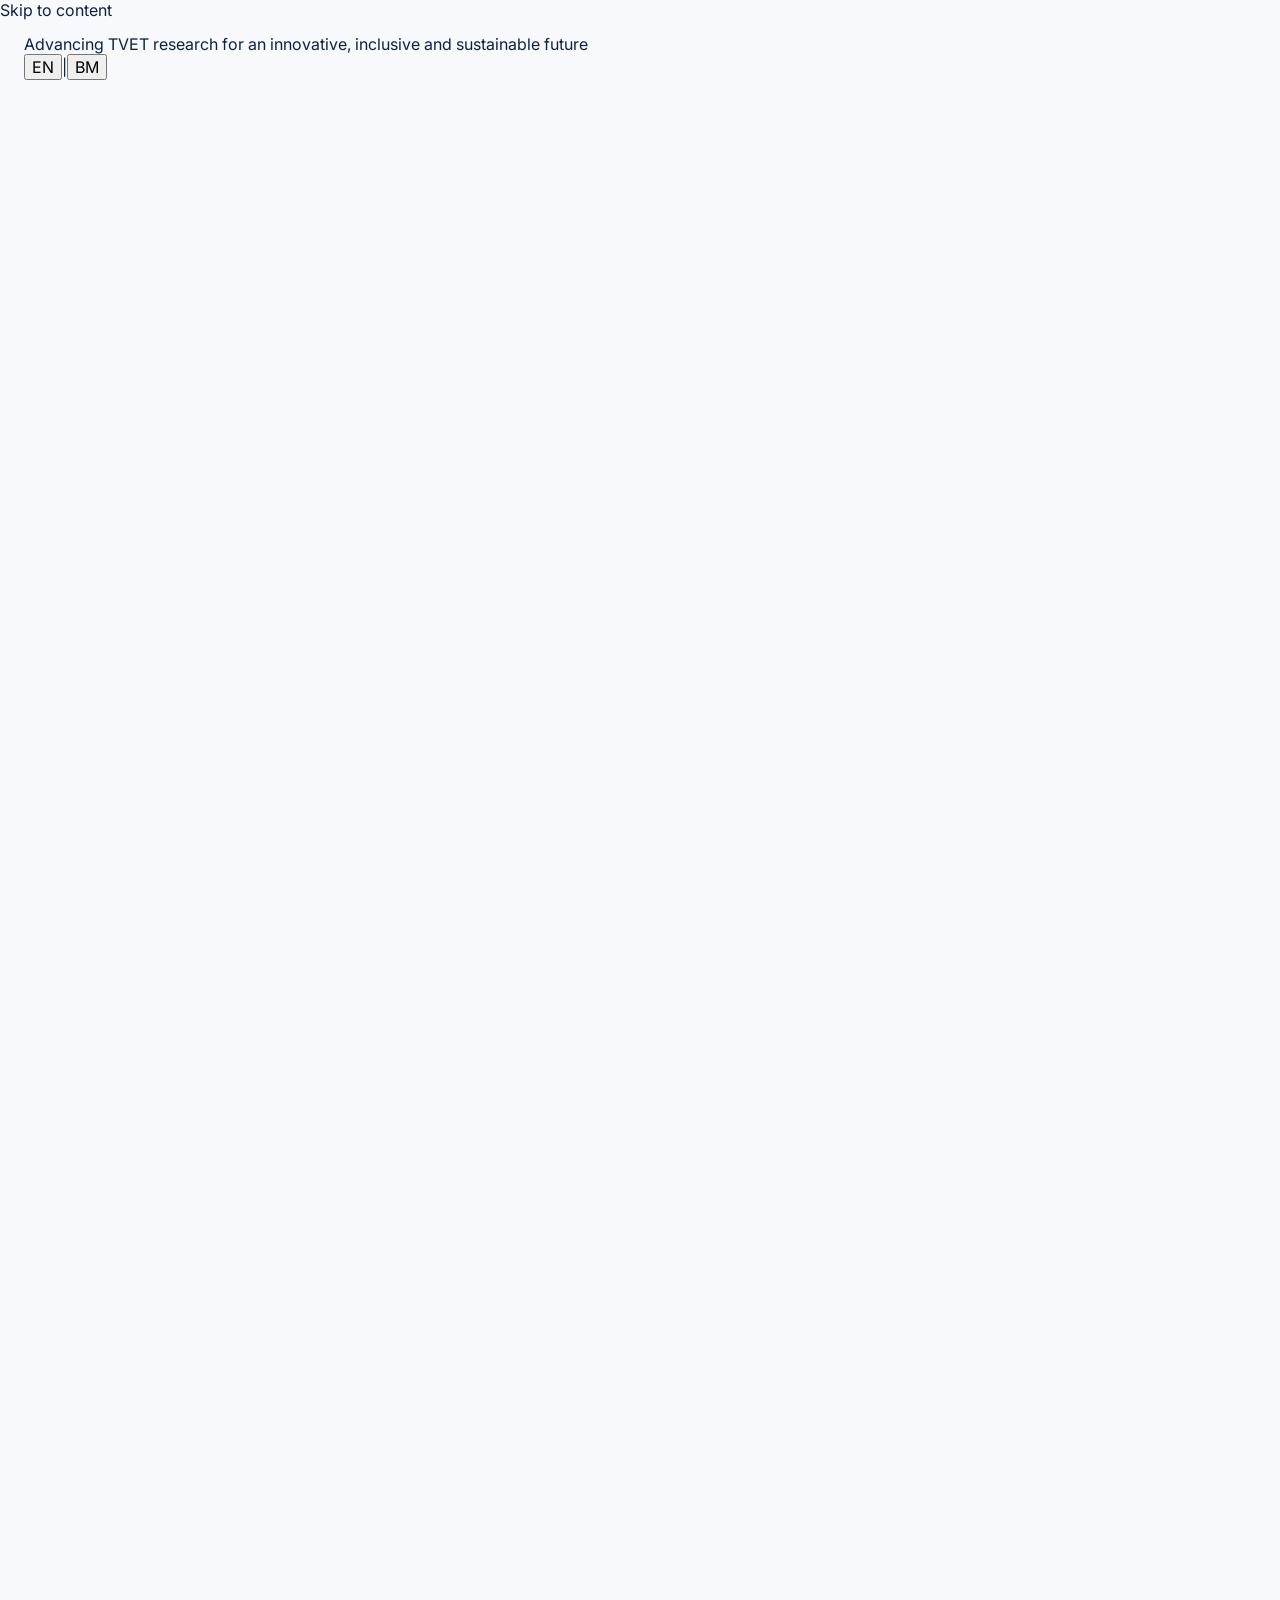
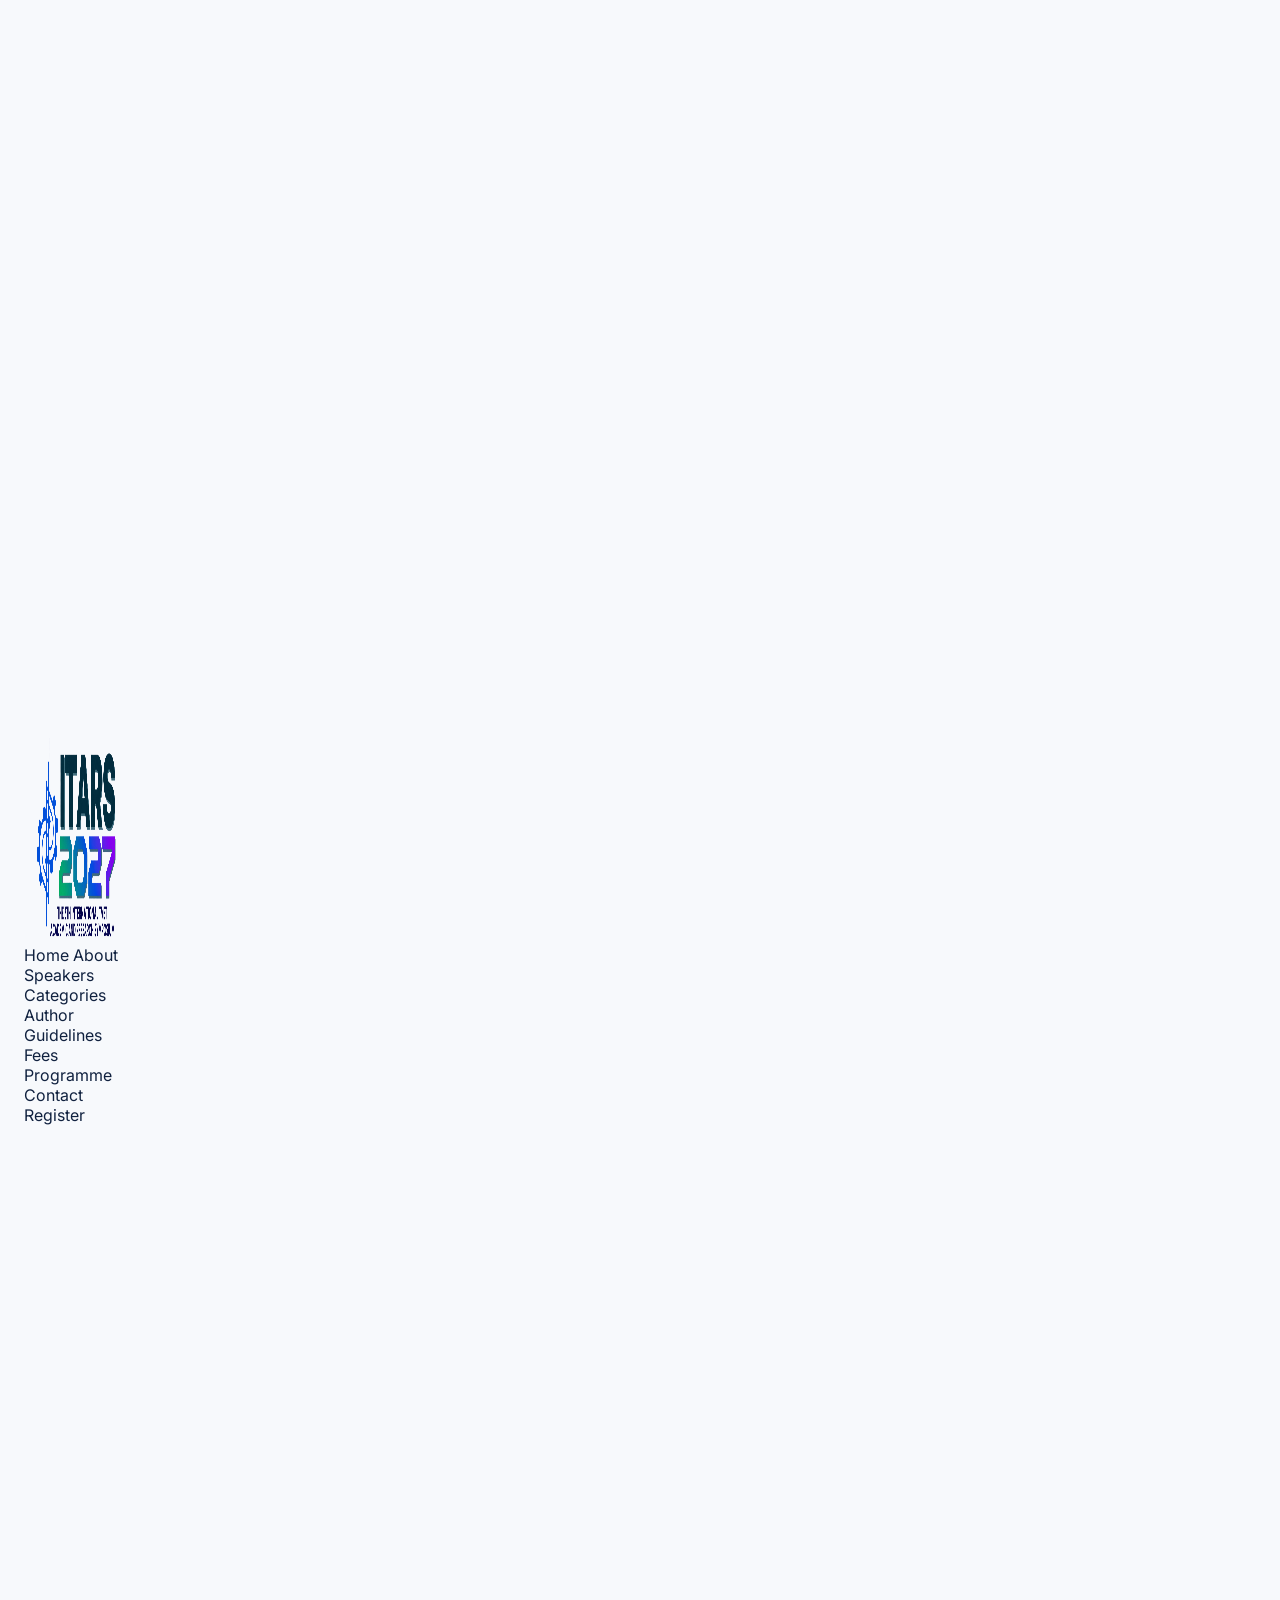
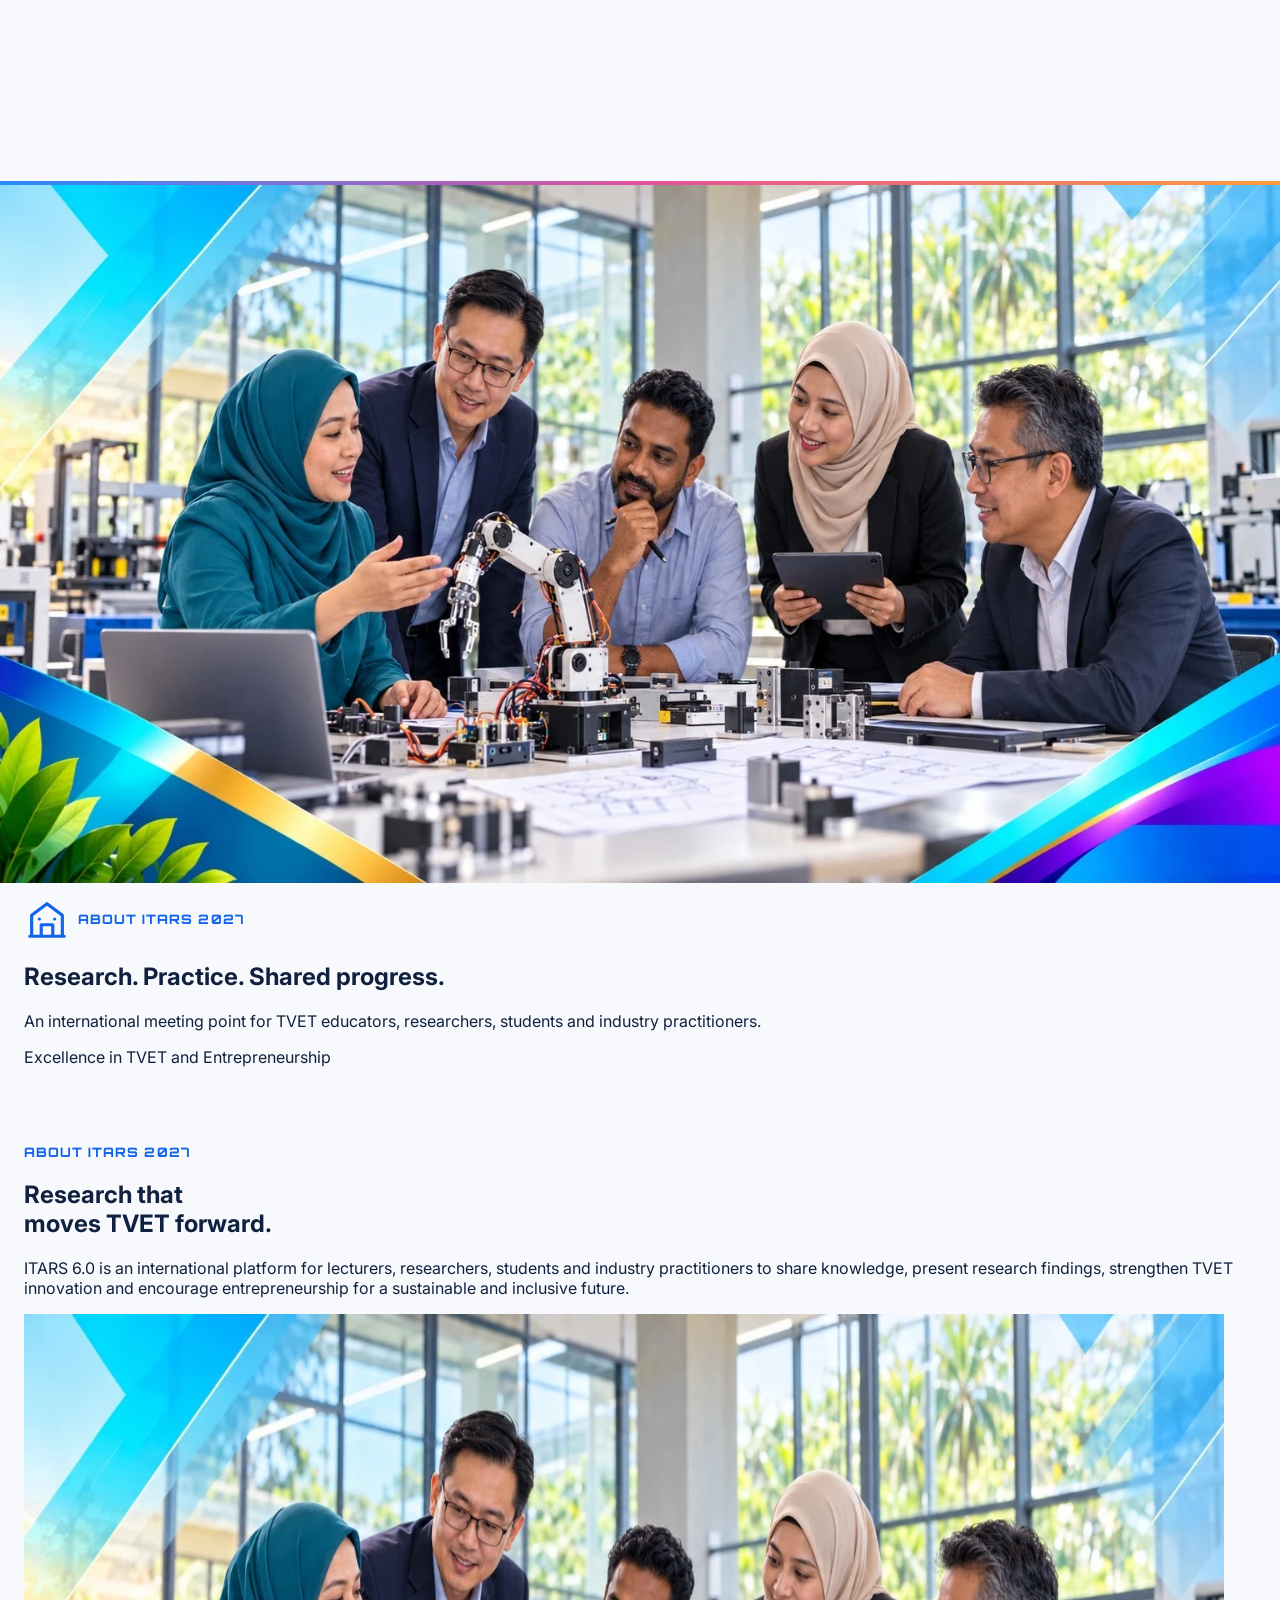
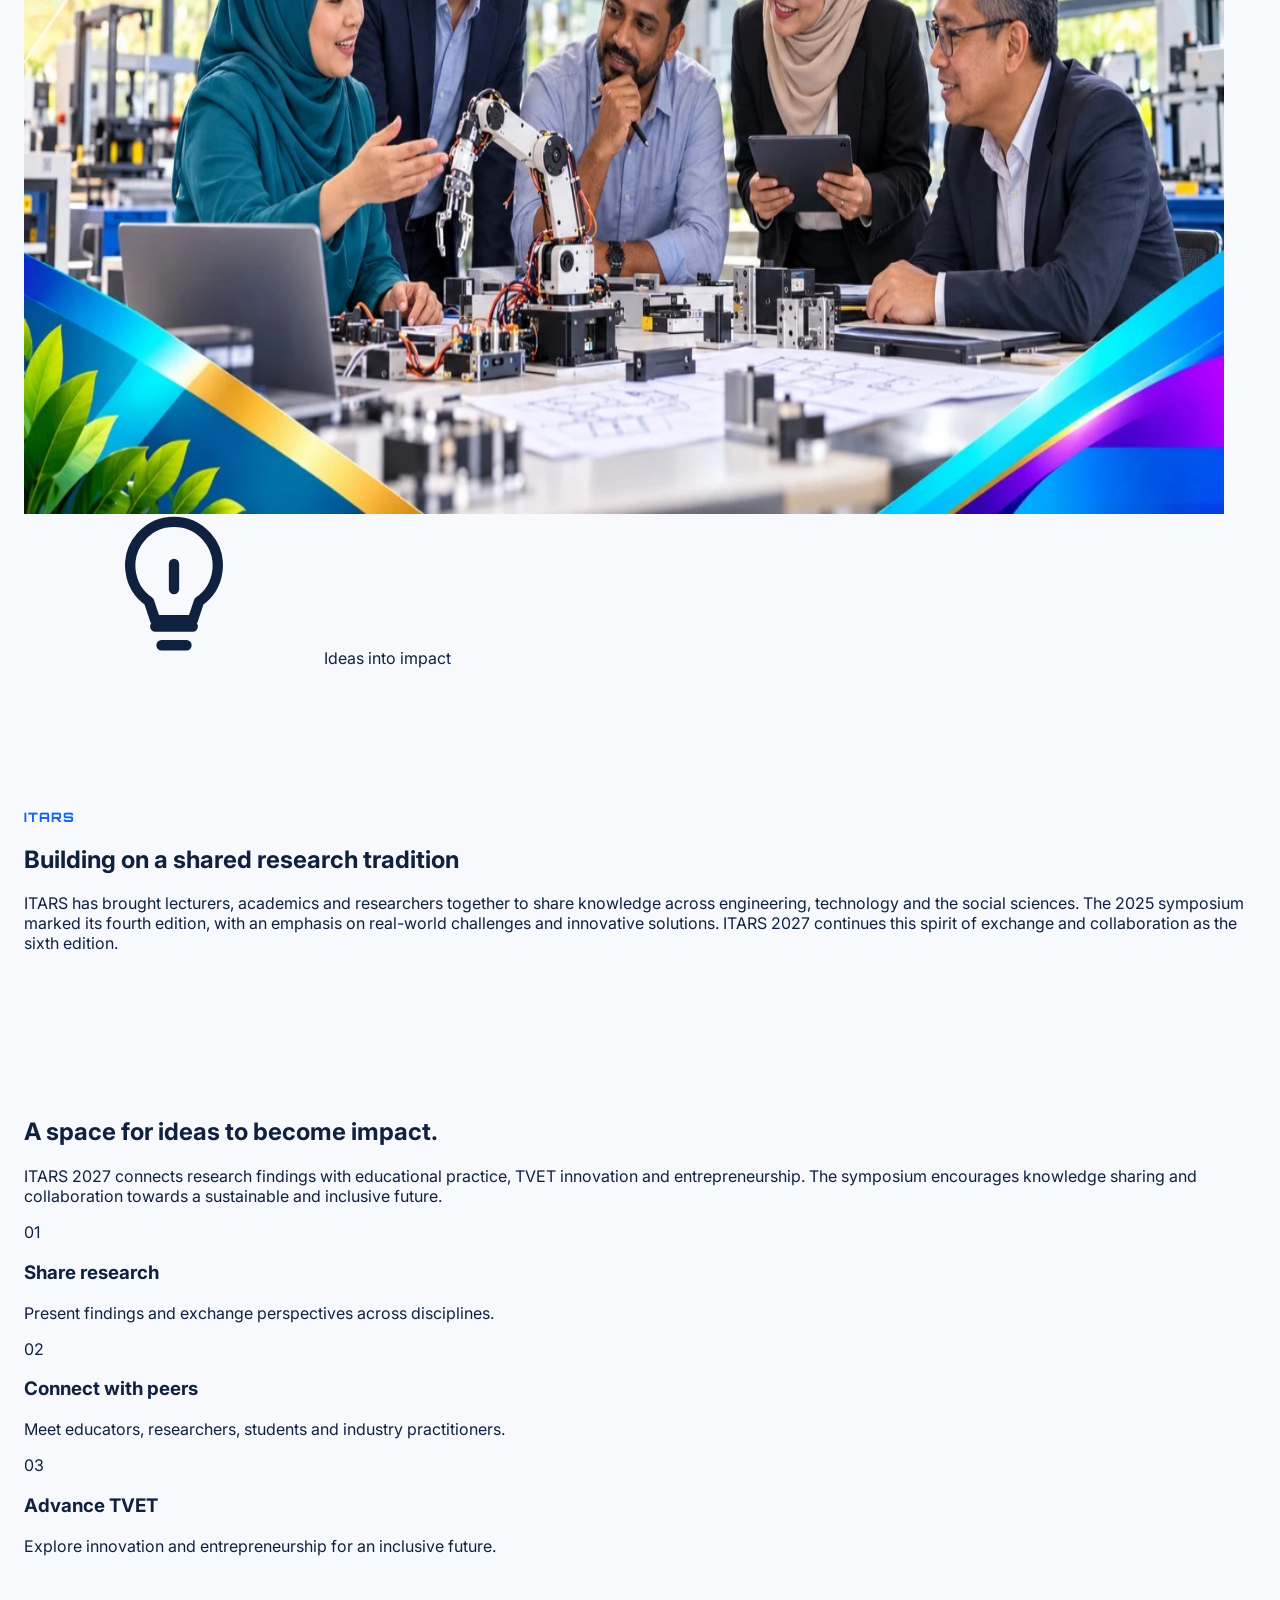
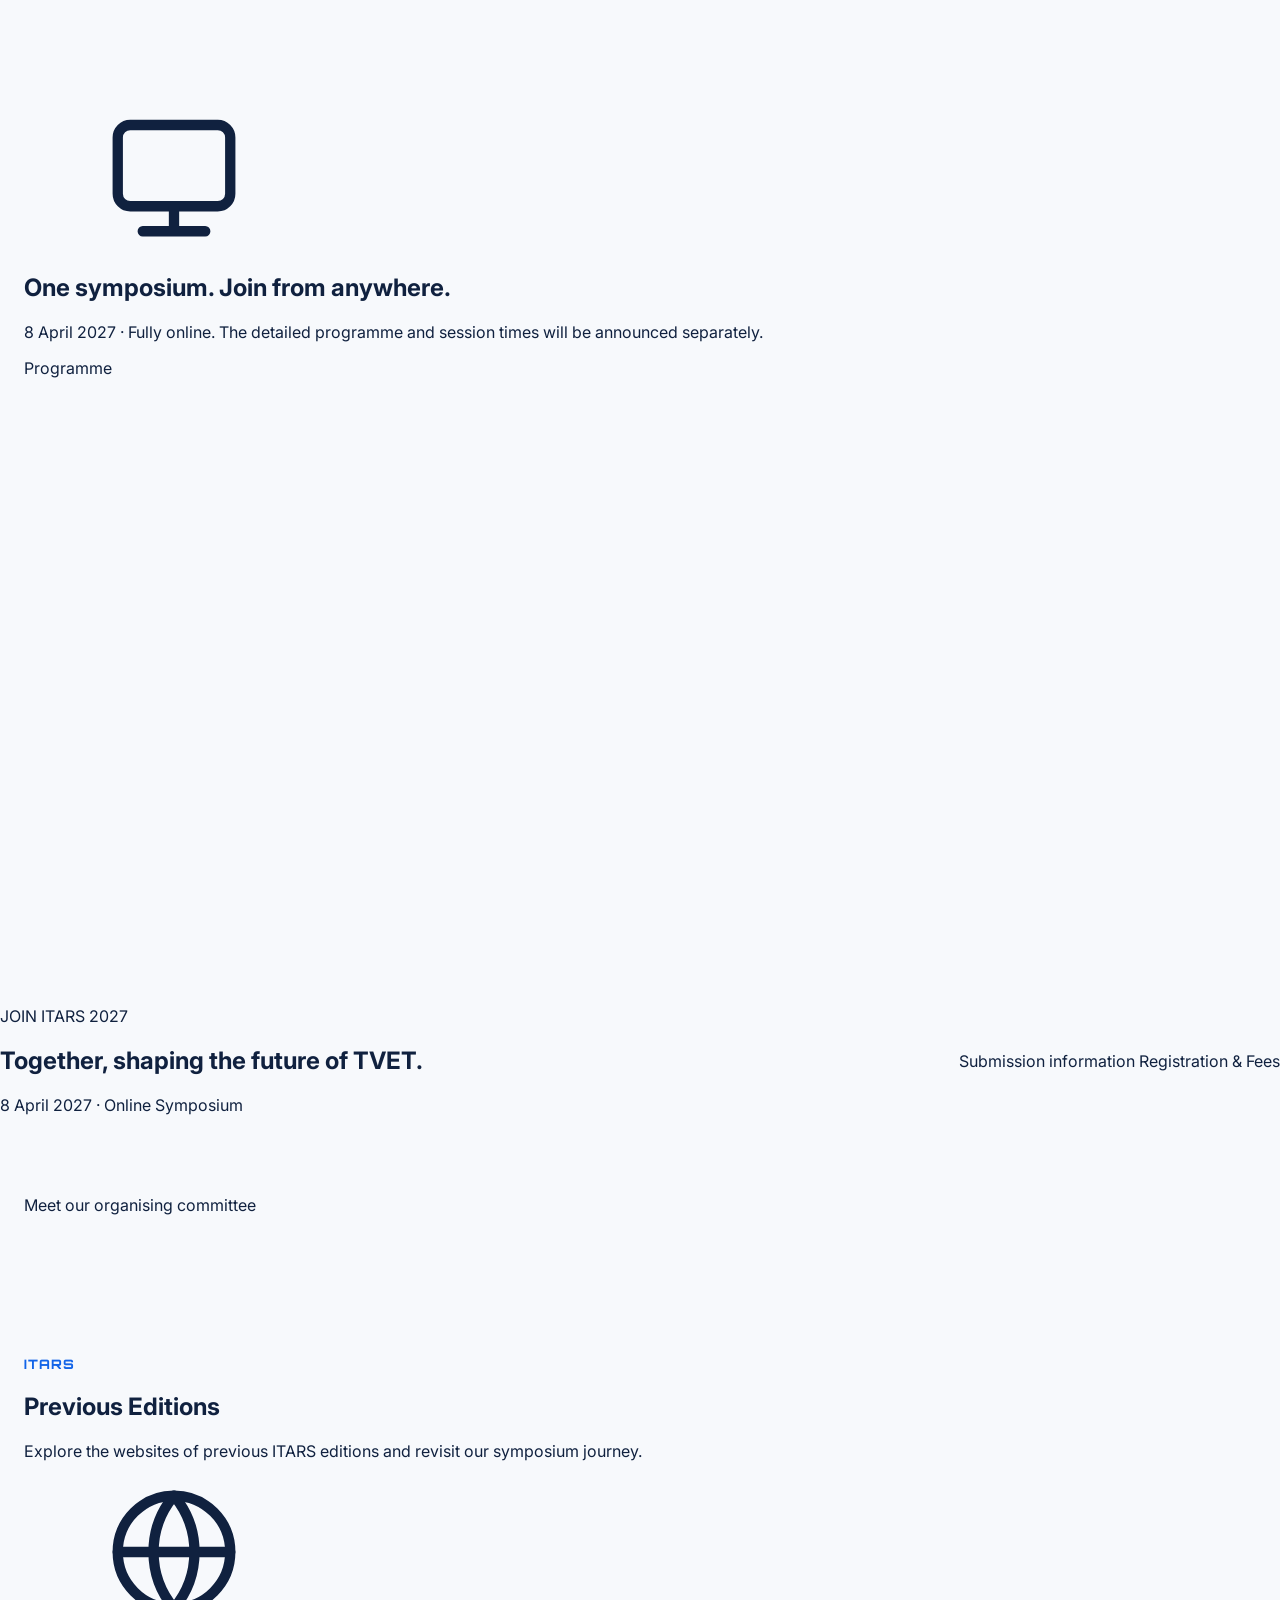
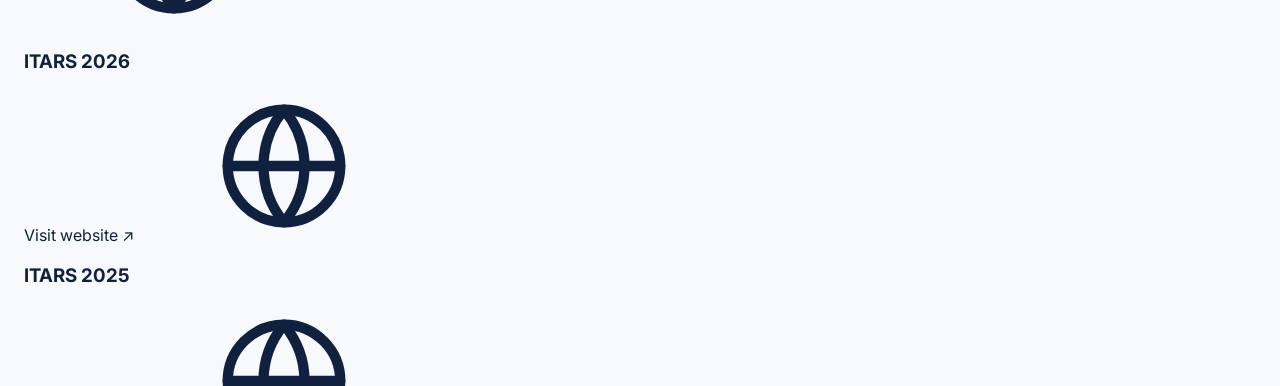
==== commit 16e060fe: "Add files via upload" ====
--- a/about.html
+++ b/about.html
@@ -33,7 +33,7 @@
       <a data-i18n="navcontact" href="contact.html" data-page-link>Contact</a>
     </nav>
     <div class="nav-actions">
-      <a data-i18n="register" href="https://cmt3.research.microsoft.com/User/Login?ReturnUrl=%2FITARS2026" class="button teal nav-register" target="_blank" rel="noopener">Register</a>
+      <a data-i18n="register" href="https://cmt3.research.microsoft.com/ITARS2027" class="button teal nav-register" target="_blank" rel="noopener">Register</a>
       <button class="menu-toggle" type="button" aria-controls="main-nav" aria-expanded="false" aria-label="Open menu"><svg class="icon" aria-hidden="true"><use href="#menu"></use></svg><span data-i18n="menutext">Menu</span></button>
     </div>
   </div></div>
--- a/assets/css/style.css
+++ b/assets/css/style.css
@@ -1,157 +1,1480 @@
-:root{--green:#38205b;--teal:#a333f2;--violet:#a333f2;--lime:#bca3eb;--ink:#272131;--muted:#716a7a;--line:#e7e1ef;--header-height:108px;--footer-height:0px}*{box-sizing:border-box}html{scroll-behavior:smooth;scroll-padding-top:120px}body{margin:0;padding-top:var(--header-height);background:#fff;color:var(--ink);font:19px/1.7 'Segoe UI',Arial,sans-serif}a{color:inherit;text-decoration:none}button{font:inherit;cursor:pointer}a,button{touch-action:manipulation}a:focus-visible,button:focus-visible{outline:3px solid var(--lime);outline-offset:5px}img{display:block;max-width:100%;height:auto}.container{width:min(1240px,calc(100% - 80px));margin:auto}.icon{width:34px;height:34px;flex-shrink:0}h1,h2,h3,p{margin-top:0}h1,h2,h3{line-height:1.12;letter-spacing:-.035em}h2{font-size:clamp(34px,3.6vw,48px);margin-bottom:24px}h3{font-size:19px}p{color:var(--muted)}.skip{position:fixed;left:20px;top:-100px;z-index:100;background:#fff;padding:10px}.skip:focus{top:10px}.site-header{position:fixed;inset:0 0 auto;z-index:50;background:#fff}.utility{background:#a333f2;border-bottom:1px solid #a333f2;color:#fff;font-size:12px}.utility-inner{min-height:30px;display:flex;align-items:center;justify-content:space-between;gap:20px}.language-switch{display:flex;align-items:center;gap:8px;flex-shrink:0}.language-switch button{font-size:12px;border:0;background:none;padding:5px;color:#fff;opacity:1}.language-switch button[aria-pressed=true]{opacity:1;font-weight:800;text-decoration:underline;text-underline-offset:4px}.nav-shell{border-bottom:1px solid #ebe5f2}.nav-inner{min-height:78px;display:flex;align-items:center;justify-content:space-between;gap:25px}.brand img{width:98px;height:49px;object-fit:contain}.main-nav{display:flex;gap:26px;font-size:16px;font-weight:650}.main-nav a:hover{color:var(--teal)}.nav-actions{display:flex;gap:12px;align-items:center}.button{display:inline-flex;align-items:center;justify-content:center;gap:16px;padding:14px 22px;border:1px solid transparent;border-radius:12px;font-size:17px;font-weight:700;line-height:1.4;min-height:48px;transition:transform .2s,background .2s}.button:after{content:'↗';font-size:23px}.button:hover{transform:translateY(-2px)}.teal,.nav-register,.gold{background:var(--teal);color:#fff}.nav-register{min-height:48px;padding:12px 22px}.outline{background:#fff;color:var(--green);border-color:#e1d9ec}.menu-toggle{display:none;background:#fff;border:1px solid var(--line);border-radius:5px;padding:7px;color:var(--green)}.hero{position:relative;isolation:isolate;overflow:hidden;background:#38205b;padding:72px 0 106px}.hero-grid{display:block}.hero-copy{width:53%;max-width:640px;min-width:0}.hero-visual{position:absolute;inset:0;z-index:-3;overflow:hidden}.hero-visual img{width:100%;height:100%;object-fit:cover;object-position:center 50%}.hero:before{content:'';position:absolute;inset:0;z-index:-2;background:linear-gradient(90deg,#281440f5,#281440f0 30%,#281440a6 52%,#28144010 78%,transparent)}.hero-shapes,.hero-ribbon{display:none}.hero-wordmark{font-size:14px;font-weight:750;letter-spacing:.16em;color:#e4dced;margin-bottom:18px}.hero-wordmark span{color:#d8c6f4;font-size:11px}.full-title{font-size:13px;line-height:1.65;color:#e4dced!important;font-weight:500;max-width:450px;margin-bottom:25px;text-transform:uppercase;letter-spacing:.05em}.theme-panel{padding:0;margin:0 0 26px}.hero h1{font:800 clamp(43px,4.6vw,65px)/1.05 'Segoe UI',Arial,sans-serif;letter-spacing:-.045em;color:white;margin:0;overflow-wrap:break-word}.hero h1 em{display:block;font-style:normal;font-size:.66em;color:#dfd1f5;line-height:1.14;margin-top:10px}.hero-date{color:white;font-size:20px;font-weight:650;margin-bottom:18px}.hero-description{color:#e4dced!important;font-size:20px;max-width:510px;line-height:1.65;margin-bottom:26px}.button-row{display:flex;gap:12px;flex-wrap:wrap}.hero .outline{background:#ffffff0c;border-color:#d0c5df;color:#fff}.countdown-wrap{position:relative;margin-top:-38px;z-index:3}.countdown-card{display:grid;grid-template-columns:1fr 1.3fr;gap:25px;align-items:center;padding:25px 30px;background:#fff;border:1px solid var(--line);border-radius:10px;box-shadow:0 12px 32px #44246d10}.eyebrow{display:flex;align-items:center;gap:15px;font-size:13px;font-weight:750;letter-spacing:.13em;color:var(--teal);line-height:1.5;margin-bottom:15px}.eyebrow i{width:30px;height:2px;background:var(--lime)}.countdown-intro .eyebrow{font-size:12px;margin-bottom:8px}.countdown-intro strong{display:block;font-size:19px;line-height:1.4}.countdown-intro small{display:block;font-size:12px;color:var(--muted);margin-top:7px}.countdown-intro #countdown-status{font-size:12px;color:var(--teal)}.countdown-units{display:grid;grid-template-columns:repeat(4,1fr)}.count-unit{text-align:center;border-left:1px solid var(--line);padding:0 14px}.count-unit strong{display:block;font-size:54px;line-height:1.1;color:var(--green);font-variant-numeric:tabular-nums;font-weight:650;letter-spacing:-.04em}.count-unit small{display:block;font-size:12px;font-weight:700;letter-spacing:.12em;margin-top:6px}.section{padding:80px 0}.about-grid{display:grid;grid-template-columns:1fr 1fr;gap:70px;align-items:center}.about-grid>.about-photo{grid-column:1;grid-row:1}.about-grid>div:not(.about-photo){grid-column:2;grid-row:1}.about p:not(.eyebrow){font-size:19px;line-height:1.75}.about-photo{position:relative}.about-photo img{width:100%;aspect-ratio:1.35;object-fit:cover;border-radius:20px}.photo-label{position:absolute;bottom:0;right:0;background:var(--green);color:white;padding:16px 22px;display:flex;align-items:center;gap:13px;border-radius:16px 0 16px 0;font-size:17px}.photo-label i{display:none}.text-link,.light-link{display:inline-block;color:var(--teal);font-size:16px;font-weight:700;border-bottom:1px solid #cbbfdf;padding-bottom:3px}.text-link:after,.light-link:after{content:' ↗'}.banner-head{display:flex;align-items:center;gap:24px;margin-bottom:32px}.banner{display:flex;gap:12px;align-items:center;background:none;color:var(--ink);font-size:38px;font-weight:750;text-transform:none;letter-spacing:-.03em;padding:0;margin:0;clip-path:none}.banner>.icon{display:none}.banner-line{height:1px;flex:1;background:var(--line)}.speakers{background:#faf9fc}.speaker-grid{list-style:none;padding:0;margin:0;display:grid;grid-template-columns:repeat(5,minmax(0,1fr));gap:22px}.speaker-photo{margin:0 0 20px;width:100%;aspect-ratio:1.1;overflow:hidden;border-radius:16px;background:#fff}.speaker-photo img{width:100%;height:100%;object-fit:cover}.speaker-photo b,.speaker-label{display:none}.speaker-body{text-align:left;background:none!important;padding:0}.speaker-body h3{font-size:19px;line-height:1.4;margin-bottom:8px;letter-spacing:-.015em}.speaker-body p{font-size:15px;line-height:1.6;margin:0}.date-grid{display:grid;grid-template-columns:repeat(3,minmax(0,1fr));list-style:none;margin:0;padding:0;gap:0 35px}.date-card{position:relative;border-top:1px solid var(--line);padding:24px 0;background:none;border-radius:0;display:grid;grid-template-columns:54px 1fr;gap:0 15px}.date-icon{grid-row:span 2;width:50px;height:50px;border-radius:50%;background:#f2edf8;color:var(--teal);display:grid;place-items:center}.date-icon .icon{width:28px;height:28px}.date-card h3{font-size:19px;line-height:1.4;margin-bottom:8px;letter-spacing:0}.date-card p{font-size:17px;margin:0}.date-card mark{color:var(--green);background:none}.date-card.is-key{border-top:2px solid var(--lime)}.date-card.is-key p{font-weight:750;color:var(--green)}.fields{background:#a333f2;padding:88px 0}.fields .banner-head{margin-bottom:30px}.fields .section-lead{margin-bottom:34px;flex-wrap:wrap}.fields .field-grid{gap:18px}.fields .banner,.fields .section-lead p,.fields .text-link{color:#fff}.fields .banner-line{background:#ffffff66}.fields .text-link{border-color:#ffffff99}.section-lead{display:flex;justify-content:space-between;gap:30px;align-items:center;margin-bottom:25px}.section-lead p{margin:0;font-size:19px}.field-grid{display:grid;grid-template-columns:repeat(3,minmax(0,1fr));gap:13px}.field-card{display:flex;gap:15px;align-items:center;padding:24px;background:#fff;border:1px solid #e7e0ee;border-radius:16px;transition:transform .2s}.field-card:hover{transform:translateY(-3px)}.field-card .icon{width:36px;height:36px;color:var(--violet)}.field-card h3{font-size:18px;line-height:1.4;margin:0;letter-spacing:0;flex:1}.field-card>span:last-child{color:var(--violet);font-size:22px}.organisers-section{padding:55px 0}.centered{justify-content:center}.organiser-names{display:flex;justify-content:center;align-items:center;gap:45px}.organiser-names img{height:95px;width:auto;object-fit:contain}.organiser-names img:last-child{height:80px}.organiser-names>span{height:45px;width:1px;background:var(--line)}.organiser-line{display:none}.cta{background:var(--green);color:white}.cta-inner{display:flex;align-items:center;justify-content:space-between;gap:35px;padding:40px 0}.cta h2{font-size:clamp(36px,4vw,48px);color:#fff;margin-bottom:10px}.cta h2 em{font-style:normal;color:#dfd1f5}.cta p{font-size:16px;color:#e4dced;margin:0}.cta .gold{background:#a333f2;color:#fff}.cta .gold:hover{background:#8824d0}.cta .outline{background:transparent;border-color:#ab96c9;color:white}.site-footer{position:static;background:#fff;border-top:1px solid #ebe5f2}.footer-inner{display:flex;justify-content:space-between;align-items:center;gap:20px;min-height:94px;padding:20px 0}.footer-inner small{font-size:15px;color:#51465f}.footer-inner nav{display:flex;gap:28px;color:var(--muted);font-size:15px}dialog{border:1px solid var(--line);border-radius:12px;width:min(540px,calc(100% - 30px));padding:35px;color:var(--ink)}dialog::backdrop{background:#38205b99;backdrop-filter:blur(4px)}dialog h2{font-size:28px}dialog p{font-size:16px}.dialog-close{position:absolute;right:12px;top:6px;border:0;background:none;font-size:30px;color:var(--green)}.dialog-actions{display:flex;flex-direction:column;align-items:start;gap:12px;font-size:14px}.js-motion .reveal{opacity:0;transform:translateY(15px);transition:opacity .6s,transform .6s}.js-motion .reveal.visible{opacity:1;transform:none}
-@media(max-width:1100px){.container{width:calc(100% - 48px)}.main-nav{gap:16px;font-size:15px}.hero-copy{width:58%}.about-grid{gap:35px}.speaker-grid{gap:16px}.cta-inner{gap:25px}.cta .button{font-size:16px;padding:14px 18px}}
-@media(max-width:1050px){.main-nav{display:none;position:absolute;top:100%;left:0;right:0;background:#fff;border-bottom:1px solid var(--line);padding:20px 24px;grid-template-columns:1fr 1fr;gap:0;font-size:16px}.main-nav.is-open{display:grid}.main-nav a{padding:12px}.menu-toggle{display:block}.countdown-card{grid-template-columns:1fr;text-align:center;gap:20px}.countdown-intro .eyebrow{justify-content:center}.count-unit:first-child{border:0}.speaker-grid{grid-template-columns:repeat(3,1fr)}.date-grid{grid-template-columns:repeat(2,1fr)}.field-grid{grid-template-columns:repeat(2,1fr)}.cta-inner{flex-direction:column;align-items:start}.about-grid{gap:30px}.about h2{font-size:33px}}
-@media(max-width:600px){.container{width:calc(100% - 36px)}.utility-inner>span{font-size:11px;max-width:calc(100% - 65px);line-height:1.3}.language-switch{gap:3px}.nav-inner{min-height:66px;gap:12px}.brand img{width:84px;height:42px}.nav-register{font-size:15px;padding:11px 14px;min-height:44px}.nav-actions{gap:8px}.menu-toggle .icon{width:28px;height:28px}.hero{padding:112px 0 64px}.hero-copy{width:100%;max-width:100%}.hero-visual img{object-position:66% top}.hero:before{background:linear-gradient(180deg,#28144000,#28144040 12%,#281440dc 28%,#281440f7 45%,#281440fa)}.hero-wordmark{font-size:13px;margin-bottom:14px}.full-title{font-size:12px;margin-bottom:20px}.hero h1{font-size:45px}html[lang=ms] .hero h1{font-size:36px}.hero h1 em{font-size:.65em}.hero-date{font-size:18px}.hero-description{font-size:18px;line-height:1.6}.hero .button-row{display:grid;grid-template-columns:1fr;gap:12px}.hero .button{padding:15px 18px;font-size:16px;gap:14px}.countdown-card{padding:20px 14px;gap:18px}.count-unit{padding:0 5px}.count-unit strong{font-size:38px}.count-unit small{font-size:11px}.countdown-intro strong{font-size:17px}.countdown-intro small{font-size:12px}.section{padding:45px 0}.about-grid{grid-template-columns:minmax(0,1fr);gap:30px}.about-grid>.about-photo{grid-column:1;grid-row:1}.about-grid>div:not(.about-photo){grid-column:1;grid-row:2}.about h2{font-size:33px}.about p:not(.eyebrow){font-size:19px}.banner{font-size:30px}.banner-head{gap:20px;margin-bottom:25px}.speaker-grid{grid-template-columns:repeat(2,minmax(0,1fr));gap:28px 18px}.speaker:last-child{grid-column:auto;width:auto}.speaker-body h3{font-size:18px}.speaker-body p{font-size:15px}.date-grid{grid-template-columns:1fr;gap:0}.date-card{padding:20px 0}.date-card h3{font-size:19px}.date-card p{font-size:17px}.section-lead{display:block}.section-lead p{margin-bottom:12px}.field-grid{grid-template-columns:1fr;gap:10px}.field-card{padding:20px}.organiser-names{gap:25px}.organiser-names img{height:80px}.organiser-names img:last-child{height:65px}.cta-inner{padding:32px 0;gap:25px}.cta h2{font-size:31px}.cta p{font-size:15px}.cta .button-row{display:grid;grid-template-columns:1fr;width:100%;gap:12px}.cta .button{font-size:16px;gap:14px;padding:15px 18px}.footer-inner{min-height:100px;gap:14px;flex-direction:column;justify-content:center;padding:20px 0}.footer-inner nav{gap:18px;font-size:14px;flex-wrap:wrap;justify-content:center}.footer-inner small{font-size:13px}.organisers-section{padding:40px 0}}
-@media(prefers-reduced-motion:reduce){html{scroll-behavior:auto}*,*:before,*:after{animation:none!important;transition:none!important}.js-motion .reveal{opacity:1;transform:none}}
-
-/* Palette violet with readable white button labels. */
-.teal,.nav-register,.gold{background:#a333f2;color:#fff}.teal:hover,.nav-register:hover,.gold:hover{background:#8824d0}
-
-/* Comfortable reading layout on phones and small tablets. */
-@media(max-width:800px){
- .about-grid{grid-template-columns:minmax(0,1fr);gap:30px}
- .about-grid>.about-photo{grid-column:1;grid-row:1}
- .about-grid>div:not(.about-photo){grid-column:1;grid-row:2}
- .about-photo img{max-height:440px}
- .field-grid{grid-template-columns:minmax(0,1fr)}
- .fields{padding:56px 0}
- .fields .section-lead{display:block;margin-bottom:28px}
- .fields .section-lead p{margin-bottom:16px}
- .banner{overflow-wrap:anywhere}
- .banner-line{min-width:20px}
- .speaker-grid{grid-template-columns:repeat(2,minmax(0,1fr))}
- .hero-copy{width:100%;max-width:610px}
- .hero:before{background:linear-gradient(90deg,#281440f5,#281440d9 55%,#28144066)}
- .hero-description{max-width:540px}
- .hero .button-row{gap:12px}
- .field-card{min-width:0;padding:22px}
- .field-card h3{overflow-wrap:anywhere}
- .cta h2{font-size:36px}
- .cta .button{font-size:16px;min-height:54px}
- .footer-inner{padding:24px 0;flex-wrap:wrap}
- .footer-inner nav{font-size:15px;gap:20px;flex-wrap:wrap}
-}
-@media(max-width:600px){
- .hero:before{background:linear-gradient(180deg,#28144010,#28144066 12%,#281440ee 28%,#281440fa 48%)}
- .hero-description{color:#fff!important}
- .cta h2{font-size:36px}
- .footer-inner small{font-size:14px}
- .fields .banner{font-size:29px}
- .fields .text-link{font-size:16px}
-}
-
-/* Subtle skyline texture in the closing invitation. */
-.cta{position:relative;isolation:isolate;overflow:hidden;background:#38205b}.cta:before{content:"";position:absolute;inset:0;z-index:-2;background:url("../images/hero.webp") center 57%/cover no-repeat;opacity:.24}.cta:after{content:"";position:absolute;inset:0;z-index:-1;background:linear-gradient(90deg,rgba(45,22,73,.84),rgba(56,32,91,.55));pointer-events:none}.cta-inner{position:relative;padding-top:56px;padding-bottom:56px}.cta h2,.cta p{text-shadow:0 2px 12px rgba(20,8,36,.25)}
-
-/* Speaker showcase, milestone journey and closing feature. */
-.speaker-grid{grid-template-columns:repeat(5,minmax(0,1fr));gap:18px;align-items:stretch}
-.speaker{background:#fff;border:1px solid #e8e0f1;border-radius:20px;overflow:hidden;box-shadow:0 8px 26px #38205b08;transition:transform .25s}
-.speaker:hover{transform:translateY(-5px)}
-.speaker-photo{aspect-ratio:1.12;margin:0;padding:20px 20px 0;background:linear-gradient(145deg,#f4eefc,#e8dbf7);border-radius:0}
-.speaker-photo img{object-fit:contain;object-position:center bottom;border-radius:12px 12px 0 0}
-.speaker-body{padding:20px 16px 24px;min-height:185px}
-.speaker-body h3{font-size:18px;color:#38205b}.speaker-body p{font-size:14px}
-.speaker-hint{display:none;font-size:14px;color:#716a7a}
-.date-grid{counter-reset:milestone;gap:22px 26px;position:relative}
-.date-card{counter-increment:milestone;display:flex;flex-direction:column;align-items:flex-start;padding:28px 24px;border:1px solid #e7e1ef;border-radius:18px;background:#fff;gap:12px;box-shadow:0 6px 20px #38205b05}
-.date-card:before{content:counter(milestone,decimal-leading-zero);position:absolute;right:22px;top:22px;color:#b8a5ce;font-size:14px;font-weight:700;letter-spacing:.08em}
-.date-card:after{content:'';position:absolute;top:53px;left:76px;right:52px;height:1px;background:#e7e1ef}
-.date-icon{z-index:1}.date-card h3{margin:0}.date-card p{font-size:18px;color:#5e4c73}
-.date-card.is-key{border:1px solid #a333f2;background:linear-gradient(135deg,#8231bf,#a333f2);color:#fff;box-shadow:0 12px 28px #a333f229}
-.date-card.is-key h3,.date-card.is-key mark,.date-card.is-key p{color:#fff}.date-card.is-key:before{color:#f0dbff}.date-card.is-key .date-icon{background:#ffffff26;color:#fff}
-.cta:before{opacity:.76;background-position:center 48%}
-.cta:after{background:linear-gradient(90deg,rgba(32,15,53,.97),rgba(52,23,79,.83) 45%,rgba(51,21,78,.23))}
-.cta-inner{min-height:380px;display:flex;flex-direction:column;align-items:flex-start;justify-content:center;gap:26px;padding-top:64px;padding-bottom:64px}
-.cta-copy{max-width:720px}.cta .cta-kicker{font-size:14px;letter-spacing:.15em;font-weight:750;color:#e2bdff;margin-bottom:18px}
-.cta h2{font-size:clamp(38px,4.5vw,60px);line-height:1.08;margin-bottom:22px;max-width:700px}.cta p{font-size:19px;color:#fff}
-.cta .button{min-height:56px;font-size:17px}.cta .outline{background:#ffffff12;border-color:#ffffff99}
-@media(max-width:1050px){.speaker-grid{grid-template-columns:repeat(5,minmax(180px,1fr));overflow-x:auto;scroll-snap-type:x mandatory;padding:3px 2px 20px}.speaker{scroll-snap-align:start}.speaker-hint{display:block}.speaker-body{min-height:200px}}
-@media(max-width:600px){.speaker-grid{display:flex;gap:16px;overflow-x:auto;padding-bottom:22px;scrollbar-color:#a333f2 #ede3f8}.speaker{flex:0 0 82%;min-width:0}.speaker:last-child{width:auto}.speaker-photo{aspect-ratio:1.2;padding:24px 30px 0}.speaker-body{min-height:155px;padding:22px}.speaker-body h3{font-size:21px}.speaker-body p{font-size:16px}.date-grid{grid-template-columns:1fr;margin-left:10px;border-left:2px solid #e7d8f4;padding-left:26px;gap:20px}.date-card{padding:24px 20px}.date-card:before{right:auto;left:-37px;top:28px;width:18px;height:18px;background:#a333f2;border:4px solid #fff;border-radius:50%;content:''}.date-card:after{display:none}.cta-inner{min-height:460px;padding-top:56px;padding-bottom:56px}.cta h2{font-size:40px}.cta:before{background-position:65% center;opacity:.65}.cta:after{background:linear-gradient(90deg,#201035ed,#301747a6)}.cta p{font-size:18px}}
-
-/* Lighter research section with palette accents. */
-.fields{background:#f8f7fb}
-.fields .banner{color:#38205b}.fields .section-lead p{color:#716a7a}.fields .text-link{color:#71319f;border-color:#cbb6dd}.fields .banner-line{background:#e2d9eb}
-.fields .field-card{--accent:#a333f2;--tint:#f4e8fd;border:1px solid #e8e2ed;border-left:4px solid var(--accent);background:#fff;box-shadow:0 4px 14px #38205b04}
-.fields .field-card:nth-child(3n+2){--accent:#618f28;--tint:#edf6df}
-.fields .field-card:nth-child(3n){--accent:#007c91;--tint:#e3f3f5}
-.fields .field-card .icon{color:var(--accent);width:44px;height:44px;padding:8px;background:var(--tint);border-radius:12px}
-.fields .field-card>span:last-child{color:var(--accent)}
-.fields .field-card:hover{border-color:var(--accent);box-shadow:0 8px 22px #38205b0b}
-
-/* Always-visible navigation links, including on phones. */
-.main-nav a[aria-current=page]{color:#8824d0;box-shadow:inset 0 -2px #a333f2}
-@media(min-width:1051px){.main-nav{gap:18px;font-size:15px}}
-@media(max-width:1050px){.nav-inner{flex-wrap:wrap;padding-top:12px;gap:12px}.nav-actions{margin-left:auto}.main-nav,.main-nav.is-open{display:flex;position:static;order:3;width:100%;overflow-x:auto;flex-wrap:nowrap;gap:8px;padding:0 0 9px;border:0;scrollbar-width:thin;font-size:15px}.main-nav a{flex-shrink:0;padding:9px 12px;border-radius:8px;background:#f7f2fc}.menu-toggle{display:none}}
-.about-hero{background:linear-gradient(120deg,#f6effd,#fff);padding:85px 0 70px;border-bottom:1px solid #eee5f5}.about-hero h1{font-size:clamp(40px,5.4vw,70px);max-width:850px;color:#38205b;margin:0 0 28px}.about-hero p:not(.eyebrow){font-size:22px;max-width:720px}.about-theme{display:inline-block;padding:14px 22px;border-left:4px solid #a333f2;background:#fff;border-radius:0 12px 12px 0;color:#71319f;font-weight:650}.purpose{background:#faf8fc}.purpose-intro{max-width:800px;font-size:20px}.purpose-grid{display:grid;grid-template-columns:repeat(3,1fr);gap:24px;margin-top:40px}.purpose-grid article{background:#fff;padding:30px;border:1px solid #e8dff0;border-radius:18px}.purpose-number{color:#a333f2;font-size:28px;font-weight:750}.purpose-grid h3{font-size:24px;margin:22px 0 14px}.purpose-grid p{font-size:18px;margin:0}.format-panel{display:flex;gap:28px;align-items:center}.format-panel>.icon{width:60px;height:60px;color:#a333f2}.format-panel>div{flex:1}.format-panel h2{font-size:32px}.format-panel p{margin:0}
-@media(max-width:700px){.about-hero{padding:50px 0}.about-hero p:not(.eyebrow){font-size:19px}.purpose-grid{grid-template-columns:1fr}.format-panel{flex-direction:column;align-items:flex-start}.about-theme{font-size:17px}}
-
-/* Dedicated About photography from the supplied hero set. */
-.about-hero{position:relative;isolation:isolate;background:#38205b;padding:90px 0;overflow:hidden}
-.about-hero:before{content:'';position:absolute;inset:0;z-index:-2;background:url('../images/about-hero.webp') center center/cover no-repeat}
-.about-hero:after{content:'';position:absolute;inset:0;z-index:-1;background:linear-gradient(90deg,#281440f5,#281440ce 40%,#28144030 78%)}
-.about-hero h1{color:#fff;max-width:690px}.about-hero .eyebrow{color:#e2bdff}.about-hero p:not(.eyebrow){color:#fff;max-width:620px}.about-theme{background:#ffffffeb}
-.about-page .about-photo img{aspect-ratio:1.8;object-fit:contain;background:#f4eff9}
-@media(max-width:600px){.about-hero{padding:72px 0 56px}.about-hero:after{background:linear-gradient(90deg,#281440ed,#281440b8)}.about-hero:before{background-position:58% center}.about-hero h1{font-size:42px}.about-page .about-photo img{aspect-ratio:2.2}}
-
-/* Centre desktop navigation; keep a single header row on mobile. */
-@media(min-width:1051px){.nav-inner{display:grid;grid-template-columns:auto minmax(0,1fr) auto;align-items:center;gap:26px}.main-nav{justify-content:center;gap:18px}.nav-actions{justify-self:end}}
-@media(max-width:1050px){.nav-inner{display:flex;flex-wrap:nowrap;padding-top:0;gap:12px}.nav-actions{margin-left:auto}.menu-toggle{display:block;min-width:44px;min-height:44px}.main-nav{display:none;position:absolute;top:100%;left:0;right:0;width:100%;order:initial;overflow:visible;padding:18px 24px;background:#fff;border-bottom:1px solid #e7e1ef;box-shadow:0 12px 20px #38205b0d}.main-nav.is-open{display:grid;grid-template-columns:repeat(2,minmax(0,1fr));position:absolute;top:100%;left:0;right:0;width:100%;padding:18px 24px;gap:8px}.main-nav a{padding:12px;background:#f7f2fc;white-space:normal}}
-
-/* Navigation remains visible instead of disappearing into the menu. */
-@media(max-width:1050px){.nav-inner{display:grid;grid-template-columns:auto 1fr auto;gap:12px;padding:0}.brand{grid-column:1;grid-row:1}.nav-actions{grid-column:3;grid-row:1}.main-nav,.main-nav.is-open{grid-column:2;grid-row:1;display:flex;justify-content:flex-start;position:static;top:auto;width:100%;min-width:0;overflow-x:auto;flex-wrap:nowrap;gap:4px;padding:10px 0;background:#fff;border:0;box-shadow:none;scrollbar-width:thin;scrollbar-color:#a333f2 #f2e9fa}.main-nav a{flex-shrink:0;white-space:nowrap;background:none;padding:10px;font-size:15px}.menu-toggle{display:none}.nav-register{padding:10px 12px;font-size:14px}.nav-register:after{display:none}}
-@media(max-width:600px){.brand img{width:68px;height:40px}.nav-inner{gap:8px}.main-nav{max-width:100%}.nav-register{font-size:13px;padding:10px}.nav-shell .container{width:calc(100% - 24px)}}
-.welcome{padding-bottom:30px}.welcome-inner{max-width:980px}.welcome h2{max-width:800px}.welcome p:not(.eyebrow),.history p:not(.eyebrow){font-size:20px;line-height:1.8}.welcome .welcome-closing{font-weight:650;color:#71319f;border-left:3px solid #a333f2;padding-left:20px;margin-top:28px}.history{background:#faf8fc}
-@media(max-width:600px){.welcome p:not(.eyebrow),.history p:not(.eyebrow){font-size:18px}}
-
-/* Clear hierarchy and brief introductions between sections. */
-@media(min-width:1051px){.main-nav{justify-content:center;gap:20px}.nav-inner{grid-template-columns:120px minmax(0,1fr) 120px}.nav-register{justify-self:end}}
-@media(min-width:701px) and (max-width:1050px){.main-nav,.main-nav.is-open{justify-content:safe center}}
-.hero{padding-top:84px;padding-bottom:100px}.hero .full-title{margin-bottom:28px}.hero .theme-panel{margin-bottom:28px}
-.welcome{padding:80px 0;background:#fff}.welcome-inner{max-width:1240px;display:grid;grid-template-columns:.9fr 1.1fr;gap:65px}.welcome h2{font-size:clamp(32px,3.1vw,44px);max-width:480px}.welcome-copy{border-left:1px solid #e7dced;padding-left:42px}.welcome p:not(.eyebrow){font-size:19px;line-height:1.75}.welcome .welcome-closing{font-size:18px;margin-bottom:0}.section-intro{max-width:760px;font-size:19px;line-height:1.65;margin:-8px 0 30px;color:#716a7a}.organiser-intro{text-align:center;max-width:660px;margin:0 auto 25px;font-size:17px}.fields .section-lead p{max-width:760px;line-height:1.65}.banner-head{margin-bottom:28px}
-@media(max-width:700px){.welcome{padding:48px 0}.welcome-inner{grid-template-columns:1fr;gap:15px}.welcome-copy{padding-left:0;border:0}.welcome h2{margin-bottom:12px}.welcome p:not(.eyebrow),.section-intro{font-size:18px}.hero{padding-top:80px;padding-bottom:70px}}
-
-.speakers-hero{position:relative;isolation:isolate;padding:90px 0;min-height:420px;background:#38205b;color:#fff;overflow:hidden}.speakers-hero:before{content:'';position:absolute;inset:0;z-index:-2;background:url('../images/speakers-hero.webp') center 40%/cover no-repeat}.speakers-hero:after{content:'';position:absolute;inset:0;z-index:-1;background:linear-gradient(90deg,#281440f5,#281440c9 45%,#28144022)}.speakers-hero h1{font-size:clamp(40px,5vw,68px);max-width:650px;margin:0 0 25px}.speakers-hero p:not(.eyebrow){max-width:620px;color:#fff;font-size:21px}.speakers-hero .eyebrow{color:#e3c6fa}.profile-intro{margin-bottom:40px}.profile-intro h2{margin-bottom:18px}.profiles{display:grid;gap:32px}.speaker-profile{display:grid;grid-template-columns:260px 1fr;gap:40px;border:1px solid #e8e0ef;border-radius:24px;padding:36px;background:#fff}.profile-portrait{align-self:start;background:linear-gradient(145deg,#f4e8fd,#e8ddf3);border-radius:18px;padding:24px 18px 0;overflow:hidden;position:relative}.profile-portrait img{width:100%;height:260px;object-fit:contain;object-position:bottom}.profile-country{display:block;background:#38205b;color:white;text-align:center;padding:10px;margin:0 -18px;font-size:14px;letter-spacing:.06em}.profile-content h2{font-size:32px;margin-bottom:14px}.profile-content .eyebrow{margin-bottom:14px}.profile-role{font-size:17px;color:#65546f}.profile-content>p:not(.eyebrow):not(.profile-role):not(.profile-tags){font-size:18px;line-height:1.8}.profile-content h3{font-size:16px;margin:25px 0 12px;letter-spacing:0}.profile-tags{padding:14px 18px;background:#f7f2fc;border-radius:12px;color:#71319f;font-size:16px;line-height:1.7}.profile-note{margin-top:35px;padding:24px;border-left:3px solid #a333f2;background:#faf7fd;color:#716a7a;font-size:16px}
-@media(max-width:700px){.speakers-hero{padding:65px 0;min-height:380px}.speakers-hero:after{background:linear-gradient(90deg,#281440ee,#28144099)}.speakers-hero p:not(.eyebrow){font-size:18px}.speaker-profile{grid-template-columns:1fr;padding:24px;gap:25px}.profile-portrait{width:min(100%,280px);margin:auto}.profile-content h2{font-size:28px}.profile-content .eyebrow{font-size:12px}}
-
-.categories-hero{position:relative;isolation:isolate;padding:85px 0;background:#38205b;overflow:hidden;color:#fff}.categories-hero:before{content:'';position:absolute;inset:0;z-index:-2;background:url('../images/papers-hero.webp') center/cover no-repeat}.categories-hero:after{content:'';position:absolute;inset:0;z-index:-1;background:linear-gradient(90deg,#281440f5,#281440b8 55%,#28144044)}.categories-hero h1{font-size:clamp(40px,5vw,68px);max-width:730px;margin:0 0 25px}.categories-hero p:not(.eyebrow){color:#fff;font-size:21px;max-width:680px}.categories-hero .eyebrow{color:#e1c6fa}.category-grid{display:grid;grid-template-columns:repeat(2,minmax(0,1fr));gap:25px}.category-card{--cat:#a333f2;padding:32px;border:1px solid #e7e0ee;border-top:4px solid var(--cat);border-radius:20px;background:#fff}.category-card:nth-child(3n+2){--cat:#618f28}.category-card:nth-child(3n){--cat:#007c91}.category-top{display:flex;justify-content:space-between;align-items:center;margin-bottom:25px;color:var(--cat)}.category-top .icon{width:42px;height:42px}.category-top span{font-size:14px;font-weight:700}.category-card h2{font-size:29px;margin-bottom:18px}.category-card p{font-size:18px}.category-card h3{font-size:15px;margin-top:26px;letter-spacing:0}.category-topics{font-size:16px!important;color:var(--cat);margin-bottom:0}.category-help{background:#f7f1fc;padding:36px;border-radius:20px;margin-top:40px}.category-help h2{font-size:32px}.category-help p{max-width:780px}.profile-note p{margin:12px 0 0}
-@media(max-width:700px){.category-grid{grid-template-columns:1fr}.category-card{padding:25px}.categories-hero{padding:60px 0}.categories-hero p:not(.eyebrow){font-size:18px}.category-help{padding:26px}}
-
-.inner-hero{position:relative;isolation:isolate;background:#38205b;padding:85px 0;color:#fff;overflow:hidden}.inner-hero:before{content:'';position:absolute;inset:0;z-index:-2;background-position:center;background-size:cover}.fees-hero:before{background-image:url('../images/registration-hero.webp')}.programme-hero:before{background-image:url('../images/programme-hero.webp')}.inner-hero:after{content:'';position:absolute;inset:0;z-index:-1;background:linear-gradient(90deg,#281440f5,#281440b8 55%,#28144033)}.inner-hero h1{font-size:clamp(40px,5vw,66px);max-width:700px;margin:0 0 24px}.inner-hero p:not(.eyebrow){font-size:21px;max-width:650px;color:#fff}.inner-hero .eyebrow{color:#e6c8fc}.fee-grid{display:grid;grid-template-columns:1.2fr 1fr;gap:28px;align-items:start}.fee-panel{padding:36px;border:1px solid #e7deef;border-radius:22px;background:#fff;box-shadow:0 10px 35px #38205b06}.fee-panel h2{font-size:34px;margin-bottom:15px}.fee-panel>p{font-size:18px}.participant-panel{background:#f8f4fc}.fee-row{display:flex;justify-content:space-between;gap:20px;padding:20px 0;border-top:1px solid #e7deef;align-items:center}.fee-row strong{font-size:28px;color:#71319f;white-space:nowrap}.fee-sub{padding:10px 0 20px;border-top:0;color:#716a7a}.fee-sub strong{font-size:21px}.fee-small{font-size:15px!important;line-height:1.7;margin-top:24px}.soft-section{background:#faf8fd}.registration-steps,.programme-cards{display:grid;grid-template-columns:repeat(3,1fr);gap:24px}.registration-steps article,.programme-cards article{background:#fff;border:1px solid #e7deef;border-radius:18px;padding:28px}.registration-steps article>span{font-size:26px;font-weight:750;color:#a333f2}.registration-steps h3,.programme-cards h3{font-size:24px;margin:20px 0 16px}.registration-steps p,.programme-cards p{font-size:18px}.enquiry-panel{border:1px solid #e7deef;border-radius:22px;padding:38px;background:#f8f4fc}.enquiry-panel h2{font-size:34px}.contact-links{display:flex;gap:20px;flex-wrap:wrap;margin-top:28px}.contact-links a{display:flex;flex-direction:column;gap:8px;flex:1;min-width:230px;padding:22px;background:#fff;border-radius:14px;font-size:16px}.contact-links strong{font-size:22px;color:#71319f}.programme-summary{display:flex;gap:35px;padding:30px 0;border-bottom:1px solid #e7deef}.programme-summary>div{flex:1;display:flex;flex-direction:column;gap:6px}.programme-summary strong{font-size:25px;color:#38205b}.programme-summary span{font-size:17px;color:#716a7a}.schedule-notice{display:flex;gap:28px;padding:36px;border:1px solid #dcc6ef;background:#f8f2fe;border-radius:20px}.schedule-notice>.icon{width:50px;height:50px;color:#a333f2}.schedule-notice h2{font-size:34px}.schedule-notice p{margin:0;max-width:840px;font-size:19px}
-@media(max-width:700px){.inner-hero{padding:60px 0}.inner-hero p:not(.eyebrow){font-size:18px}.fee-grid,.registration-steps,.programme-cards{grid-template-columns:1fr}.fee-panel{padding:25px}.fee-row strong{font-size:25px}.fee-sub strong{font-size:21px}.enquiry-panel{padding:26px}.contact-links{display:grid}.contact-links a{min-width:0}.programme-summary{flex-direction:column;gap:22px}.schedule-notice{padding:25px;flex-direction:column}.schedule-notice h2{font-size:29px}}
-
-/* A shared visual rhythm for the inner pages. */
-.inner-hero,.speakers-hero,.categories-hero{min-height:420px;display:flex;align-items:center}.inner-hero:after,.speakers-hero:after,.categories-hero:after{background:linear-gradient(90deg,#281440f5,#38205bc9 50%,#28144022)}
-.contact-hero:before{background-image:url('../images/contact-hero.webp');background-position:center 42%}
-.people-contact-grid{display:grid;grid-template-columns:1fr 1fr;gap:28px}.person-contact{position:relative;overflow:hidden;border:1px solid #e4d6ee;border-top:4px solid #a333f2;border-radius:24px;padding:35px;background:linear-gradient(145deg,#fff,#f8f2fd);display:flex;align-items:flex-start;flex-direction:column}.person-contact:nth-child(2){border-top-color:#007c91;background:linear-gradient(145deg,#fff,#f0f9fa)}.person-contact>.icon{width:58px;height:58px;padding:12px;background:#f0e1fb;border-radius:16px;color:#8824d0;margin-bottom:24px}.person-contact:nth-child(2)>.icon{color:#007c91;background:#e0f0f2}.person-contact h2{font-size:32px;margin-bottom:12px}.contact-number{font-size:clamp(22px,2.5vw,32px);font-weight:700;color:#38205b;white-space:nowrap;margin-bottom:28px}.contact-heading p{margin-bottom:32px}.contact-disclaimer{font-size:15px;color:#716a7a;max-width:950px;margin-top:24px}.route-grid{display:grid;grid-template-columns:repeat(3,1fr);gap:24px}.route-card{position:relative;background:#fff;border:1px solid #e7e0ee;border-radius:20px;padding:30px;transition:transform .2s,box-shadow .2s}.route-card:hover{transform:translateY(-4px);box-shadow:0 10px 30px #38205b0d}.route-card>.icon{width:44px;height:44px;color:#a333f2;margin-bottom:25px}.route-card:nth-child(2)>.icon{color:#618f28}.route-card:nth-child(3)>.icon{color:#007c91}.route-card h3{font-size:24px}.route-card p{font-size:18px}.route-card>span{font-size:25px;color:#71319f}.help-feature{display:flex;gap:32px;align-items:flex-start;padding:40px;border-radius:24px;background:#f4f7ed;border:1px solid #dce9c9}.help-feature>.icon{width:55px;height:55px;color:#618f28}.help-feature h2{font-size:34px}.help-feature p{margin:0;max-width:850px}.contact-event{background:#38205b;color:#fff;padding:30px 0}.contact-event>.container{display:flex;gap:20px;align-items:center}.contact-event .icon{color:#d7b7f3}.contact-event strong{font-size:22px}
-.fee-panel{border-top:4px solid #a333f2}.participant-panel{border-top-color:#007c91}.participant-panel .fee-row strong{color:#007c91}.registration-steps article:nth-child(2)>span{color:#007c91}.registration-steps article:nth-child(3)>span{color:#618f28}.programme-cards article{border-top:4px solid #a333f2}.programme-cards article:nth-child(2){border-top-color:#007c91}.programme-cards article:nth-child(3){border-top-color:#8bc34a}.schedule-notice{box-shadow:0 12px 30px #38205b06}
-@media(max-width:700px){.people-contact-grid,.route-grid{grid-template-columns:1fr}.person-contact{padding:28px}.help-feature{padding:26px;flex-direction:column;gap:20px}.help-feature h2{font-size:29px}.contact-event strong{font-size:18px}.inner-hero,.speakers-hero,.categories-hero{min-height:360px}}
-
-/* Unified inner-page visual system, aligned with Home and About. */
-.inner-page{background:#fff}
-.inner-page main>section:first-child{min-height:460px;padding:58px 0 72px;border-bottom:0}
-.inner-page main>section:first-child h1{font-size:clamp(42px,4.8vw,66px);font-weight:800;line-height:1.08;letter-spacing:-.04em;max-width:720px;color:#fff}
-.inner-page main>section:first-child p:not(.eyebrow){font-size:20px;line-height:1.7;max-width:670px;color:#f4eefa}
-.inner-page main>section:first-child:after{background:linear-gradient(90deg,#281440f5 0%,#38205bd9 40%,#38205b66 68%,#38205b15 100%)}
-.page-breadcrumb{display:flex;align-items:center;gap:12px;font-size:14px;color:#eadcf4;margin-bottom:35px;flex-wrap:wrap}.page-breadcrumb a{text-decoration:underline;text-underline-offset:4px}.page-breadcrumb>span:last-child{color:#fff}
-.hero-section-label{display:flex;align-items:center;gap:12px;color:#e5c6fa}.hero-section-label>.icon{width:26px;height:26px}
-.inner-page .section{padding:76px 0}.inner-page .section h2{color:#38205b;letter-spacing:-.03em}.inner-page .cta h2{color:#fff}
-.inner-page .soft-section{background:#f8f6fb}.inner-page .section-intro{font-size:19px;line-height:1.75;max-width:850px}
-.inner-page .speaker-profile,.inner-page .category-card,.inner-page .fee-panel,.inner-page .person-contact{box-shadow:0 12px 34px #38205b06}
-.speaker-profile{background:linear-gradient(110deg,#faf7fd 0%,#fff 32%);border-radius:24px}.profile-content h2{font-size:32px}.profile-content h3{display:flex;align-items:center;gap:12px}.profile-content h3:before{content:'';width:22px;height:3px;background:#a333f2}.profile-portrait{border:1px solid #e5d9f1}.speaker-directory{background:#f8f4fc;padding:25px 28px;border-radius:18px;margin-bottom:34px}.speaker-directory p{font-size:16px;margin-bottom:18px}.speaker-directory nav{display:flex;gap:10px;flex-wrap:wrap}.speaker-directory a{font-size:15px;font-weight:650;background:#fff;border:1px solid #e5d9ee;border-radius:9px;padding:10px 14px;color:#71319f}.speaker-directory a:hover{border-color:#a333f2}.speaker-profile{scroll-margin-top:calc(var(--header-height) + 22px)}
-.category-card{position:relative;padding:34px;background:linear-gradient(160deg,#fff,#fcfaff)}.category-card h2{font-size:28px}.category-top{padding-bottom:20px;border-bottom:1px solid #eee7f3}.category-top>.icon{width:54px;height:54px;background:#f6effb;padding:10px;border-radius:15px}.category-card:nth-child(3n+2) .category-top>.icon{background:#f0f6e6}.category-card:nth-child(3n) .category-top>.icon{background:#e9f5f6}.category-topics{padding:14px 16px;border-radius:12px;background:#f7f4fa}
-.fee-panel h2{display:flex;align-items:center;gap:14px}.fee-panel h2:before{content:'';width:10px;height:32px;border-radius:6px;background:#a333f2}.participant-panel h2:before{background:#007c91}.fee-panel .fee-row{min-height:78px}.fee-panel .fee-sub{min-height:58px}.registration-steps .icon,.programme-cards .icon{width:46px;height:46px;color:#a333f2;padding:9px;background:#f4eafa;border-radius:13px}.registration-steps article:nth-child(2) .icon,.programme-cards article:nth-child(2) .icon{color:#007c91;background:#e8f5f6}.registration-steps article:nth-child(3) .icon,.programme-cards article:nth-child(3) .icon{color:#618f28;background:#f0f6e7}.registration-steps article>span{display:block;font-size:14px;margin-top:18px;letter-spacing:.1em}
-.programme-summary{position:relative;margin-top:-30px;background:#fff;box-shadow:0 12px 30px #38205b0a;border:1px solid #e7e0ee;border-radius:18px;padding:28px 35px;z-index:2}.programme-summary>div+div{border-left:1px solid #e8dfee;padding-left:35px}.schedule-notice{border-left:4px solid #a333f2;background:linear-gradient(115deg,#f6effc,#fff)}
-.enquiry-panel{background:linear-gradient(115deg,#f8f2fc,#f4f9f9)}.contact-heading{max-width:800px}.contact-number{letter-spacing:-.025em}.contact-links a{border:1px solid #e9e0ef}.profile-note{border-radius:0 14px 14px 0;font-size:16px;line-height:1.8}
-@media(max-width:700px){.inner-page main>section:first-child{min-height:420px;padding:38px 0 55px}.inner-page main>section:first-child h1{font-size:42px}.inner-page main>section:first-child p:not(.eyebrow){font-size:18px}.inner-page main>section:first-child:after{background:linear-gradient(90deg,#281440ed,#38205bc9 65%,#38205b88)}.page-breadcrumb{font-size:13px;margin-bottom:28px}.inner-page .section{padding:48px 0}.speaker-profile{padding:24px}.profile-content h2{font-size:28px}.speaker-directory{padding:22px}.speaker-directory nav{display:grid;grid-template-columns:1fr;width:100%}.speaker-directory a{display:flex;justify-content:space-between}.category-card{padding:26px}.category-card h2{font-size:27px}.programme-summary{padding:24px;gap:22px}.programme-summary>div+div{border-left:0;padding-left:0;border-top:1px solid #e8dfee;padding-top:20px}}
-
-.submission-hero:before{background-image:url('../images/papers-hero.webp')}.menu-toggle{align-items:center;gap:8px;font-size:14px;font-weight:700}.menu-toggle span{display:inline}
-@media(max-width:1050px){.nav-inner{display:flex;flex-wrap:nowrap;gap:12px}.nav-actions{margin-left:auto}.menu-toggle{display:inline-flex;min-height:44px;padding:8px 12px}.main-nav{display:none!important}.main-nav.is-open{display:grid!important;position:absolute;top:100%;left:0;right:0;width:100%;grid-template-columns:repeat(2,minmax(0,1fr));padding:18px 24px;gap:8px;background:#fff;box-shadow:0 14px 24px #38205b14;border-bottom:1px solid #e7deef;overflow:visible}.main-nav a{background:#f7f2fc;border-radius:8px;padding:13px;font-size:16px}.nav-actions{gap:10px}}
-@media(max-width:600px){.menu-toggle .icon{width:22px;height:22px}.menu-toggle{padding:8px 10px}.brand img{width:84px}.nav-register{font-size:14px}.nav-shell .container{width:calc(100% - 32px)}}
-
-/* Explicit image elements avoid hidden CSS-only hero layers. */
-.has-explicit-hero{position:relative;isolation:isolate;overflow:hidden;background:#38205b}
-.has-explicit-hero:before{display:none!important}
-.has-explicit-hero>.page-hero-image{position:absolute;inset:0;width:100%;height:100%;object-fit:cover;object-position:center;z-index:0;display:block;opacity:1}
-.has-explicit-hero:after{z-index:1!important;pointer-events:none}
-.has-explicit-hero>.container{position:relative;z-index:2}
-@media(max-width:700px){.has-explicit-hero>.page-hero-image{object-position:60% center}}
+@import url("https://fonts.googleapis.com/css2?family=Inter:wght@400;500;600;700;800&family=Orbitron:wght@500;600;700;800&display=swap");
+
+:root {
+  --navy: #071a3d;
+  --navy-2: #0d2f6f;
+  --blue: #1264e8;
+  --blue-2: #2a8cff;
+  --cyan: #15b8d6;
+  --violet: #7357e8;
+  --orange: #f07848;
+  --gold: #e9aa35;
+  --green: #1d9b77;
+  --ink: #10213f;
+  --muted: #60708c;
+  --line: #dce5f1;
+  --line-dark: #c8d4e4;
+  --white: #ffffff;
+  --page: #f7f9fc;
+  --soft-blue: #edf5ff;
+  --soft-cyan: #ecfbfd;
+  --soft-violet: #f2efff;
+  --soft-orange: #fff3ee;
+  --soft-gold: #fff8e8;
+  --soft-green: #edf9f5;
+  --shadow-sm: 0 8px 24px rgba(19, 43, 84, 0.08);
+  --shadow-md: 0 18px 44px rgba(19, 43, 84, 0.12);
+  --shadow-lg: 0 30px 70px rgba(7, 26, 61, 0.18);
+  --radius-sm: 14px;
+  --radius-md: 20px;
+  --radius-lg: 28px;
+  --header-height: 82px;
+}
+
+/* ===============================================================
+   RESET & BASE STYLES
+   =============================================================== */
+
+* {
+  box-sizing: border-box;
+}
+
+html {
+  scroll-behavior: smooth;
+  background: var(--page);
+  overflow-x: hidden;
+}
+
+body {
+  margin: 0;
+  min-width: 320px;
+  font-family: Inter, ui-sans-serif, system-ui, -apple-system, BlinkMacSystemFont, "Segoe UI", sans-serif;
+  color: var(--ink);
+  background: var(--page);
+  overflow-x: hidden;
+}
+
+a {
+  color: inherit;
+  text-decoration: none;
+}
+
+img {
+  display: block;
+  max-width: 100%;
+}
+
+button {
+  font: inherit;
+}
+
+.container {
+  width: min(100% - 48px, 1280px);
+  margin-inline: auto;
+}
+
+/* Language toggles */
+.lang-ms {
+  display: none !important;
+}
+
+html[data-lang="ms"] .lang-en {
+  display: none !important;
+}
+
+html[data-lang="ms"] .lang-ms {
+  display: inline !important;
+}
+
+/* ===============================================================
+   HEADER & NAVIGATION
+   =============================================================== */
+
+.site-header {
+  position: sticky;
+  top: 0;
+  z-index: 200;
+  background: var(--page);
+  padding: 14px 0 6px;
+}
+
+.site-header::after {
+  content: "";
+  position: absolute;
+  left: 0;
+  right: 0;
+  bottom: 0;
+  height: 4px;
+  background: linear-gradient(90deg, #2a8cff, #e0529c, #ff9a3d);
+}
+
+.navbar {
+  background: rgba(255, 255, 255, 0.98);
+  border-radius: 20px;
+  padding: 0 18px;
+  box-shadow: 0 14px 32px rgba(9, 20, 45, 0.14);
+  -webkit-backdrop-filter: blur(8px);
+  backdrop-filter: blur(8px);
+}
+
+.nav-shell {
+  min-height: var(--header-height);
+  display: grid;
+  grid-template-columns: 148px minmax(0, 1fr) auto;
+  align-items: center;
+  gap: 12px;
+}
+
+.brand {
+  display: inline-flex;
+  align-items: center;
+  min-width: 0;
+}
+
+.brand-badge {
+  width: 132px;
+  height: 46px;
+  display: flex;
+  align-items: center;
+  justify-content: flex-start;
+  overflow: hidden;
+}
+
+.brand-badge img {
+  width: 100%;
+  height: 100%;
+  object-fit: contain;
+  object-position: left center;
+}
+
+.brand-year {
+  margin-left: 8px;
+  padding-left: 9px;
+  border-left: 1.5px solid var(--line);
+  font-family: Orbitron, Inter, sans-serif;
+  font-weight: 800;
+  font-size: 16px;
+  letter-spacing: 0.02em;
+  color: var(--blue);
+  white-space: nowrap;
+}
+
+.footer-year {
+  font-family: Orbitron, sans-serif;
+  font-weight: 700;
+  font-size: 19px;
+  letter-spacing: 0.02em;
+  color: var(--blue);
+  white-space: nowrap;
+}
+
+.nav-links {
+  display: flex;
+  align-items: center;
+  justify-content: center;
+  gap: 10px;
+  min-width: 0;
+}
+
+.nav-links a {
+  position: relative;
+  padding: 10px 0;
+  color: var(--navy);
+  font-family: Orbitron, Inter, sans-serif;
+  font-size: 13.5px;
+  font-weight: 700;
+  letter-spacing: 0.02em;
+  text-transform: uppercase;
+  white-space: nowrap;
+  transition: color 0.2s ease;
+}
+
+.nav-links a::after {
+  content: "";
+  position: absolute;
+  left: 50%;
+  right: 50%;
+  bottom: 3px;
+  height: 2px;
+  border-radius: 99px;
+  background: #2a8cff;
+  transition: left 0.2s ease, right 0.2s ease;
+}
+
+.nav-links a:hover,
+.nav-links a.active {
+  color: #2a8cff;
+}
+
+.nav-links a:hover::after,
+.nav-links a.active::after {
+  left: 0;
+  right: 0;
+}
+
+.nav-dropdown {
+  position: relative;
+}
+
+.nav-dropdown-toggle {
+  position: relative;
+  display: inline-flex;
+  align-items: center;
+  gap: 4px;
+  padding: 10px 0;
+  border: 0;
+  background: none;
+  color: var(--navy);
+  font-family: Orbitron, Inter, sans-serif;
+  font-size: 13.5px;
+  font-weight: 700;
+  letter-spacing: 0.02em;
+  text-transform: uppercase;
+  white-space: nowrap;
+  cursor: pointer;
+  transition: color 0.2s ease;
+}
+
+.nav-dropdown-toggle .caret {
+  font-size: 11px;
+  line-height: 1;
+  transition: transform 0.2s ease;
+}
+
+.nav-dropdown-toggle::after {
+  content: "";
+  position: absolute;
+  left: 50%;
+  right: 50%;
+  bottom: 3px;
+  height: 2px;
+  border-radius: 99px;
+  background: #2a8cff;
+  transition: left 0.2s ease, right 0.2s ease;
+}
+
+.nav-dropdown:hover .nav-dropdown-toggle,
+.nav-dropdown.open .nav-dropdown-toggle,
+.nav-dropdown-toggle.active {
+  color: #2a8cff;
+}
+
+.nav-dropdown:hover .nav-dropdown-toggle::after,
+.nav-dropdown.open .nav-dropdown-toggle::after,
+.nav-dropdown-toggle.active::after {
+  left: 0;
+  right: 0;
+}
+
+.nav-dropdown:hover .nav-dropdown-toggle .caret,
+.nav-dropdown.open .nav-dropdown-toggle .caret {
+  transform: rotate(180deg);
+}
+
+.nav-dropdown-menu {
+  position: absolute;
+  top: 100%;
+  left: 50%;
+  transform: translate(-50%, 6px);
+  min-width: 232px;
+  margin-top: 10px;
+  padding: 8px;
+  border: 1px solid var(--line);
+  border-radius: 16px;
+  background: #fff;
+  box-shadow: var(--shadow-md);
+  opacity: 0;
+  visibility: hidden;
+  transition: opacity 0.18s ease, transform 0.18s ease, visibility 0.18s;
+  z-index: 220;
+}
+
+.nav-dropdown:hover .nav-dropdown-menu,
+.nav-dropdown.open .nav-dropdown-menu {
+  opacity: 1;
+  visibility: visible;
+  transform: translate(-50%, 0);
+}
+
+.nav-dropdown-menu a {
+  position: relative;
+  display: block;
+  padding: 10px 13px;
+  border-radius: 10px;
+  color: #43526e;
+  font-size: 17.5px;
+  font-weight: 700;
+  white-space: nowrap;
+}
+
+.nav-dropdown-menu a::after {
+  display: none;
+}
+
+.nav-dropdown-menu a:hover,
+.nav-dropdown-menu a.active {
+  background: var(--soft-blue);
+  color: var(--blue);
+}
+
+.nav-actions {
+  display: flex;
+  align-items: center;
+  gap: 8px;
+}
+
+.lang-switch {
+  height: 36px;
+  padding: 0 10px;
+  display: flex;
+  align-items: center;
+  gap: 6px;
+  border: 1.5px solid var(--blue);
+  border-radius: 999px;
+  background: transparent;
+  color: var(--blue);
+  font-size: 13px;
+  font-weight: 800;
+  letter-spacing: 0.02em;
+}
+
+.lang-switch button {
+  border: 0;
+  background: none;
+  color: inherit;
+  padding: 0;
+  cursor: pointer;
+  font-weight: 800;
+  opacity: 0.45;
+}
+
+.lang-switch button.active {
+  opacity: 1;
+  text-decoration: underline;
+  text-underline-offset: 3px;
+}
+
+.lang-switch .sep {
+  color: #9aa8bc;
+}
+
+.lang-switch-mobile {
+  display: none;
+}
+
+/* Buttons */
+.nav-cta,
+.btn-primary,
+.btn-accent {
+  position: relative;
+  min-height: 46px;
+  display: inline-flex;
+  align-items: center;
+  justify-content: center;
+  gap: 11px;
+  padding: 0 20px;
+  overflow: hidden;
+  border-radius: 999px;
+  color: #fff;
+  font-weight: 800;
+  background: linear-gradient(135deg, var(--blue-2), var(--blue) 55%, var(--violet));
+  box-shadow: 0 12px 26px rgba(18, 100, 232, 0.22), inset 0 1px 0 rgba(255, 255, 255, 0.35), inset 0 -10px 16px rgba(7, 26, 61, 0.18);
+  transition: transform 0.2s ease, box-shadow 0.2s ease;
+}
+
+.nav-cta {
+  border: 0;
+  font-family: Orbitron, Inter, sans-serif;
+  letter-spacing: 0.02em;
+  text-transform: uppercase;
+  font-size: 13px;
+  min-height: 40px;
+  padding: 0 14px;
+  gap: 7px;
+}
+
+.nav-cta::before,
+.btn-primary::before,
+.btn-accent::before {
+  content: "";
+  position: absolute;
+  left: -30%;
+  top: -140%;
+  width: 60%;
+  height: 280%;
+  background: linear-gradient(120deg, rgba(255, 255, 255, 0.5), rgba(255, 255, 255, 0) 65%);
+  transform: rotate(20deg);
+  pointer-events: none;
+}
+
+.nav-cta:hover,
+.btn-primary:hover,
+.btn-accent:hover {
+  transform: translateY(-2px);
+  box-shadow: 0 16px 30px rgba(18, 100, 232, 0.3), inset 0 1px 0 rgba(255, 255, 255, 0.4), inset 0 -10px 16px rgba(7, 26, 61, 0.2);
+}
+
+.cta-band .btn-primary::before {
+  background: linear-gradient(120deg, rgba(18, 100, 232, 0.14), rgba(255, 255, 255, 0) 65%);
+}
+
+.arrow,
+.btn-icon {
+  width: 28px;
+  height: 28px;
+  flex: none;
+  display: grid;
+  place-items: center;
+  border-radius: 50%;
+  background: rgba(255, 255, 255, 0.15);
+  border: 1px solid rgba(255, 255, 255, 0.25);
+}
+
+.menu-toggle {
+  display: none;
+  width: 42px;
+  height: 42px;
+  border: 1px solid var(--line);
+  border-radius: 12px;
+  background: #fff;
+  align-items: center;
+  justify-content: center;
+  flex-direction: column;
+  gap: 5px;
+  cursor: pointer;
+}
+
+.menu-toggle span {
+  width: 20px;
+  height: 2px;
+  border-radius: 99px;
+  background: var(--navy);
+}
+
+/* ===============================================================
+   HERO SECTION
+   =============================================================== */
+
+.page-hero {
+  position: relative;
+  min-height: 520px;
+  display: flex;
+  align-items: center;
+  padding: 60px 0;
+  background: linear-gradient(90deg, #ffffff 0%, #ffffff 40%, rgba(255, 255, 255, 0) 52%),
+    url('../assets/images/hero-students.png') 76% center / cover no-repeat;
+  overflow: hidden;
+  border-bottom: 1px solid var(--line);
+}
+
+.page-hero::after {
+  content: "";
+  position: absolute;
+  left: 0;
+  right: 0;
+  bottom: 0;
+  height: 5px;
+  background: linear-gradient(90deg, var(--blue), var(--cyan), var(--violet), var(--orange));
+}
+
+.hero-fullbleed {
+  position: relative;
+  overflow: hidden;
+}
+
+.hero-fullbleed-media {
+  position: absolute;
+  right: -15%;
+  top: 0;
+  width: 60%;
+  height: 100%;
+  z-index: 0;
+}
+
+.hero-fullbleed-media img {
+  width: 100%;
+  height: 100%;
+  object-fit: cover;
+  object-position: center;
+}
+
+.page-hero .container {
+  position: relative;
+  z-index: 1;
+}
+
+.page-hero-panel {
+  max-width: 720px;
+}
+
+.eyebrow {
+  display: flex;
+  align-items: center;
+  gap: 8px;
+  margin-bottom: 16px;
+  color: var(--blue);
+  font-family: Orbitron, Inter, sans-serif;
+  font-size: 13px;
+  font-weight: 800;
+  letter-spacing: 0.08em;
+  text-transform: uppercase;
+}
+
+.page-hero-panel h1 {
+  max-width: 700px;
+  font-size: clamp(40px, 4.7vw, 68px);
+  line-height: 0.98;
+  letter-spacing: -0.052em;
+  margin: 0 0 12px;
+  color: var(--navy);
+  text-wrap: balance;
+}
+
+.hero-event-name {
+  font-size: clamp(18px, 2vw, 24px);
+  font-weight: 700;
+  color: var(--blue);
+  margin: 12px 0 20px;
+  font-family: Orbitron, Inter, sans-serif;
+  letter-spacing: 0.01em;
+}
+
+.page-hero-panel p {
+  max-width: 650px;
+  font-size: clamp(16px, 1.8vw, 18px);
+  line-height: 1.6;
+  color: var(--muted);
+  margin: 0 0 12px;
+}
+
+.hero-tagline {
+  font-weight: 700;
+  color: var(--ink) !important;
+  font-style: italic;
+  margin: 16px 0 28px !important;
+}
+
+.hero-actions {
+  display: flex;
+  flex-wrap: wrap;
+  gap: 12px;
+  align-items: center;
+  margin-top: 28px;
+}
+
+.btn-outline-light {
+  padding: 0 24px;
+  min-height: 48px;
+  display: inline-flex;
+  align-items: center;
+  justify-content: center;
+  gap: 8px;
+  border: 2px solid rgba(7, 26, 61, 0.25);
+  border-radius: 999px;
+  background: rgba(255, 255, 255, 0.8);
+  color: var(--ink);
+  font-weight: 700;
+  transition: all 0.2s ease;
+  white-space: nowrap;
+}
+
+.btn-outline-light:hover {
+  border-color: var(--blue);
+  background: #fff;
+  color: var(--blue);
+}
+
+/* Support Section */
+.hero-support-section {
+  padding: 48px 0;
+  background: var(--page);
+}
+
+.support-grid {
+  display: grid;
+  grid-template-columns: repeat(3, minmax(0, 1fr));
+  gap: 24px;
+  margin-top: 32px;
+}
+
+.support-card {
+  padding: 28px 24px;
+  border-radius: 16px;
+  background: #fff;
+  border: 1px solid var(--line);
+  box-shadow: var(--shadow-sm);
+  transition: all 0.3s ease;
+  opacity: 0;
+  transform: translateY(20px);
+}
+
+.support-card.visible {
+  opacity: 1;
+  transform: translateY(0);
+}
+
+.support-card:hover {
+  transform: translateY(-4px);
+  box-shadow: var(--shadow-md);
+}
+
+.support-number {
+  font-size: 32px;
+  font-weight: 800;
+  color: var(--blue);
+  font-family: Orbitron, Inter, sans-serif;
+  margin-bottom: 12px;
+  letter-spacing: 0.01em;
+}
+
+.support-copy strong {
+  display: block;
+  font-size: 16px;
+  color: var(--ink);
+  margin-bottom: 8px;
+  text-transform: uppercase;
+  font-size: 14px;
+  letter-spacing: 0.02em;
+}
+
+.support-copy p {
+  font-size: 15px;
+  color: var(--muted);
+  margin: 0;
+  line-height: 1.5;
+}
+
+/* ===============================================================
+   CONTENT SECTIONS
+   =============================================================== */
+
+.section {
+  padding: 64px 0;
+}
+
+.section-light {
+  background: var(--page);
+}
+
+.section-fog {
+  background: #f0f6fc;
+}
+
+.section-dark {
+  background: var(--navy);
+}
+
+.reveal {
+  opacity: 0;
+  transform: translateY(20px);
+  transition: opacity 0.6s ease, transform 0.6s ease;
+}
+
+.reveal.visible {
+  opacity: 1;
+  transform: translateY(0);
+}
+
+.section-heading {
+  margin-bottom: 40px;
+  max-width: 720px;
+}
+
+.section-heading div {
+  margin-bottom: 20px;
+}
+
+.section-heading h2 {
+  font-size: clamp(32px, 4vw, 52px);
+  line-height: 1.2;
+  letter-spacing: -0.02em;
+  margin: 0;
+  color: var(--navy);
+  text-wrap: balance;
+}
+
+.section-dark .section-heading h2 {
+  color: #fff;
+}
+
+.section-heading p {
+  font-size: 16px;
+  line-height: 1.6;
+  color: var(--muted);
+  margin: 0;
+}
+
+.section-dark .section-heading p {
+  color: rgba(255, 255, 255, 0.75);
+}
+
+.accent {
+  background: linear-gradient(135deg, var(--blue-2), var(--violet));
+  -webkit-background-clip: text;
+  -webkit-text-fill-color: transparent;
+  background-clip: text;
+}
+
+/* Area Chips */
+.area-chip-grid {
+  display: grid;
+  grid-template-columns: repeat(auto-fit, minmax(280px, 1fr));
+  gap: 16px;
+  margin: 48px 0;
+}
+
+.area-chip {
+  padding: 24px;
+  border-radius: 16px;
+  background: #fff;
+  border: 1.5px solid var(--line);
+  display: flex;
+  align-items: center;
+  gap: 16px;
+  transition: all 0.2s ease;
+  cursor: pointer;
+}
+
+.area-chip:hover {
+  border-color: var(--blue);
+  box-shadow: var(--shadow-md);
+  transform: translateY(-4px);
+}
+
+.chip-letter {
+  font-family: Orbitron, Inter, sans-serif;
+  font-size: 36px;
+  font-weight: 800;
+  color: var(--blue);
+  min-width: 48px;
+}
+
+.area-chip span:nth-child(2) {
+  flex: 1;
+}
+
+.area-chip span span {
+  display: block;
+  font-weight: 700;
+  color: var(--ink);
+  line-height: 1.4;
+}
+
+/* Date Summary Grid */
+.date-summary-grid {
+  display: grid;
+  grid-template-columns: repeat(auto-fit, minmax(180px, 1fr));
+  gap: 20px;
+  margin: 40px 0;
+}
+
+.date-summary {
+  padding: 24px 20px;
+  border-radius: 14px;
+  background: #fff;
+  border: 1px solid var(--line);
+  box-shadow: var(--shadow-sm);
+}
+
+.date-summary strong {
+  display: block;
+  font-family: Orbitron, Inter, sans-serif;
+  font-size: 16px;
+  color: var(--blue);
+  margin-bottom: 8px;
+  font-weight: 800;
+  letter-spacing: 0.01em;
+}
+
+.date-summary span {
+  display: block;
+  font-size: 14px;
+  color: var(--muted);
+  line-height: 1.5;
+}
+
+/* CTA Band */
+.cta-band {
+  padding: 48px 40px;
+  border-radius: 24px;
+  background: linear-gradient(135deg, rgba(42, 140, 255, 0.1), rgba(115, 87, 232, 0.08));
+  border: 1px solid rgba(255, 255, 255, 0.15);
+  display: flex;
+  align-items: center;
+  justify-content: space-between;
+  gap: 32px;
+}
+
+.cta-inner {
+  display: flex;
+  align-items: center;
+  justify-content: space-between;
+  gap: 32px;
+  width: 100%;
+}
+
+.cta-band h2 {
+  margin: 0 0 12px;
+  font-size: clamp(28px, 3vw, 40px);
+  line-height: 1.2;
+  color: #fff;
+}
+
+.cta-band p {
+  margin: 0;
+  color: rgba(255, 255, 255, 0.85);
+  font-size: 15px;
+  line-height: 1.6;
+  max-width: 400px;
+}
+
+.btn-primary {
+  padding: 0 28px;
+  white-space: nowrap;
+}
+
+/* ===============================================================
+   FOOTER
+   =============================================================== */
+
+.site-footer {
+  background: var(--navy);
+  color: #fff;
+  padding: 48px 0 24px;
+}
+
+.footer-shell {
+  display: grid;
+  grid-template-columns: auto 1fr auto auto;
+  gap: 48px;
+  align-items: start;
+  margin-bottom: 32px;
+  padding-bottom: 32px;
+  border-bottom: 1px solid rgba(255, 255, 255, 0.1);
+}
+
+.footer-brand {
+  display: flex;
+  align-items: center;
+  gap: 14px;
+  min-width: 0;
+}
+
+.footer-logo {
+  width: 48px;
+  height: 48px;
+  object-fit: contain;
+}
+
+.footer-brand-text {
+  display: flex;
+  flex-direction: column;
+  gap: 4px;
+  min-width: 0;
+}
+
+.footer-brand-text span:first-child {
+  font-family: Orbitron, Inter, sans-serif;
+  font-weight: 700;
+  font-size: 18px;
+  color: var(--blue);
+  letter-spacing: 0.01em;
+}
+
+.footer-brand-text span:nth-child(2) {
+  font-size: 13px;
+  color: rgba(255, 255, 255, 0.75);
+  font-weight: 600;
+  white-space: nowrap;
+}
+
+.footer-links {
+  display: flex;
+  gap: 24px;
+}
+
+.footer-links a {
+  font-size: 14px;
+  color: rgba(255, 255, 255, 0.8);
+  font-weight: 600;
+  transition: color 0.2s ease;
+  white-space: nowrap;
+}
+
+.footer-links a:hover {
+  color: var(--blue);
+}
+
+.footer-org {
+  display: flex;
+  flex-direction: column;
+  gap: 12px;
+  text-align: right;
+}
+
+.footer-org-line {
+  font-size: 14px;
+  color: rgba(255, 255, 255, 0.8);
+  transition: color 0.2s ease;
+  line-height: 1.4;
+}
+
+.footer-org-line:hover {
+  color: var(--blue);
+}
+
+.footer-org-line strong {
+  display: block;
+  font-weight: 700;
+  color: #fff;
+  margin-bottom: 4px;
+}
+
+.footer-bottom {
+  display: flex;
+  flex-wrap: wrap;
+  gap: 24px;
+  justify-content: center;
+  font-size: 13px;
+  color: rgba(255, 255, 255, 0.65);
+  line-height: 1.5;
+}
+
+.footer-bottom-item {
+  display: flex;
+  align-items: center;
+  gap: 8px;
+  flex-wrap: wrap;
+  justify-content: center;
+}
+
+/* ===============================================================
+   RESPONSIVE DESIGN - TABLET (980px and below)
+   =============================================================== */
+
+@media (max-width: 980px) {
+  .container {
+    width: min(100% - 40px, 1180px);
+  }
+
+  .nav-shell {
+    grid-template-columns: 130px minmax(0, 1fr) auto;
+    gap: 10px;
+  }
+
+  .nav-links {
+    gap: 8px;
+  }
+
+  .nav-links a {
+    font-size: 12px;
+    padding: 8px 0;
+  }
+
+  .nav-dropdown-toggle {
+    font-size: 12px;
+    padding: 8px 0;
+  }
+
+  .page-hero {
+    min-height: 480px;
+    padding: 48px 0;
+  }
+
+  .page-hero-panel h1 {
+    font-size: clamp(36px, 5vw, 56px);
+  }
+
+  .support-grid {
+    grid-template-columns: 1fr;
+    gap: 16px;
+  }
+
+  .support-card {
+    display: grid;
+    grid-template-columns: auto 1fr;
+    align-items: center;
+    gap: 20px;
+    padding: 24px;
+  }
+
+  .support-number {
+    font-size: 28px;
+    margin-bottom: 0;
+  }
+
+  .section {
+    padding: 48px 0;
+  }
+
+  .section-heading h2 {
+    font-size: clamp(28px, 5vw, 44px);
+  }
+
+  .area-chip-grid {
+    grid-template-columns: repeat(2, 1fr);
+  }
+
+  .date-summary-grid {
+    grid-template-columns: repeat(2, 1fr);
+  }
+
+  .cta-band {
+    flex-direction: column;
+    text-align: center;
+    gap: 24px;
+  }
+
+  .cta-inner {
+    flex-direction: column;
+    align-items: center;
+  }
+
+  .cta-band p {
+    max-width: 100%;
+    margin: 0;
+  }
+
+  .footer-shell {
+    grid-template-columns: 1fr 1fr;
+    gap: 32px;
+  }
+
+  .footer-links {
+    grid-column: 1 / -1;
+    justify-content: center;
+    gap: 16px;
+    flex-wrap: wrap;
+  }
+
+  .footer-org {
+    grid-column: 1 / -1;
+    text-align: center;
+  }
+
+  .menu-toggle {
+    display: flex;
+  }
+}
+
+/* ===============================================================
+   RESPONSIVE DESIGN - MOBILE (760px and below)
+   =============================================================== */
+
+@media (max-width: 760px) {
+  .container {
+    width: min(100% - 32px, 100%);
+  }
+
+  /* Header Mobile */
+  .nav-shell {
+    grid-template-columns: 1fr auto auto;
+    gap: 8px;
+  }
+
+  .brand-badge {
+    width: 100%;
+    max-width: 120px;
+  }
+
+  .brand-year {
+    font-size: 14px;
+    padding-left: 8px;
+    margin-left: 6px;
+  }
+
+  .nav-actions {
+    display: none;
+  }
+
+  .nav-actions.mobile-visible {
+    display: flex;
+  }
+
+  .nav-links {
+    position: fixed;
+    top: calc(100% + 6px);
+    left: 50%;
+    transform: translateX(-50%);
+    width: calc(100% - 32px);
+    max-width: 420px;
+    flex-direction: column;
+    align-items: stretch;
+    gap: 5px;
+    border: 1px solid var(--line);
+    border-radius: 18px;
+    background: #fff;
+    box-shadow: 0 18px 44px rgba(7, 26, 61, 0.18);
+    padding: 8px;
+    z-index: 210;
+  }
+
+  .nav-links:not(.open) {
+    display: none !important;
+  }
+
+  .nav-links.open {
+    display: flex !important;
+  }
+
+  .nav-links > a,
+  .nav-dropdown,
+  .nav-dropdown-toggle {
+    width: 100%;
+    min-width: 0;
+    margin: 0;
+  }
+
+  .nav-links > a,
+  .nav-dropdown-toggle {
+    min-height: 48px;
+    display: flex;
+    align-items: center;
+    justify-content: space-between;
+    padding: 12px 14px;
+    border: 0;
+    border-radius: 12px;
+    background: #fff;
+    color: var(--navy);
+    font-family: Orbitron, Inter, sans-serif;
+    font-size: 15px;
+    line-height: 1.2;
+    text-align: left;
+    font-weight: 700;
+  }
+
+  .nav-links > a.active,
+  .nav-dropdown-toggle.active {
+    background: var(--soft-blue);
+    color: var(--blue);
+  }
+
+  .nav-dropdown.open > .nav-dropdown-toggle {
+    background: var(--soft-blue);
+    color: var(--blue);
+  }
+
+  .nav-dropdown-toggle .caret {
+    flex: 0 0 auto;
+    margin-left: 12px;
+    transform: none;
+  }
+
+  .nav-dropdown.open > .nav-dropdown-toggle .caret {
+    transform: rotate(180deg);
+  }
+
+  .nav-dropdown-menu,
+  .nav-dropdown:hover .nav-dropdown-menu {
+    display: none !important;
+    position: static;
+    width: 100%;
+    min-width: 0;
+    max-height: none;
+    margin: 4px 0 2px;
+    padding: 4px 0 4px 12px;
+    overflow: visible;
+    opacity: 1;
+    visibility: visible;
+    transform: none;
+    border: 0;
+    border-radius: 0;
+    background: transparent;
+    box-shadow: none;
+  }
+
+  .nav-dropdown.open > .nav-dropdown-menu {
+    display: grid !important;
+    gap: 4px;
+  }
+
+  .nav-dropdown-menu a {
+    width: 100%;
+    min-height: 44px;
+    display: flex;
+    align-items: center;
+    padding: 10px 12px;
+    border-radius: 10px;
+    background: #f8fbff;
+    color: #43526e;
+    font-size: 15px;
+    line-height: 1.35;
+    white-space: normal;
+  }
+
+  .nav-dropdown-menu a:hover,
+  .nav-dropdown-menu a.active {
+    background: #eaf3ff;
+    color: var(--blue);
+  }
+
+  .lang-switch-mobile {
+    display: flex !important;
+  }
+
+  .lang-switch:not(.lang-switch-mobile) {
+    display: none !important;
+  }
+
+  .menu-toggle {
+    display: flex;
+  }
+
+  .menu-toggle[aria-expanded="true"] span:nth-child(1) {
+    transform: translateY(7px) rotate(45deg);
+  }
+
+  .menu-toggle[aria-expanded="true"] span:nth-child(2) {
+    opacity: 0;
+  }
+
+  .menu-toggle[aria-expanded="true"] span:nth-child(3) {
+    transform: translateY(-7px) rotate(-45deg);
+  }
+
+  /* Hero Mobile */
+  .page-hero {
+    min-height: 420px;
+    padding: 40px 0;
+    background: linear-gradient(90deg, #ffffff 0%, #ffffff 50%, rgba(255, 255, 255, 0) 70%),
+      url('../assets/images/hero-students.png') 90% center / cover no-repeat;
+  }
+
+  .hero-fullbleed-media {
+    right: -25%;
+    width: 80%;
+  }
+
+  .page-hero-panel h1 {
+    font-size: clamp(32px, 10vw, 48px);
+    letter-spacing: -0.03em;
+  }
+
+  .hero-event-name {
+    font-size: 18px;
+  }
+
+  .page-hero-panel p {
+    font-size: 16px;
+    line-height: 1.5;
+  }
+
+  .hero-actions {
+    gap: 10px;
+    margin-top: 20px;
+  }
+
+  .nav-cta,
+  .btn-primary,
+  .btn-accent {
+    min-height: 44px;
+    padding: 0 16px;
+    font-size: 14px;
+    gap: 8px;
+  }
+
+  .btn-outline-light {
+    min-height: 44px;
+    padding: 0 18px;
+    font-size: 14px;
+  }
+
+  /* Support Section Mobile */
+  .hero-support-section {
+    padding: 32px 0;
+  }
+
+  .support-grid {
+    gap: 12px;
+  }
+
+  .support-card {
+    padding: 16px;
+    grid-template-columns: 50px 1fr;
+  }
+
+  .support-number {
+    font-size: 24px;
+  }
+
+  .support-copy strong {
+    font-size: 13px;
+  }
+
+  .support-copy small {
+    font-size: 12px;
+  }
+
+  /* Sections Mobile */
+  .section {
+    padding: 40px 0;
+  }
+
+  .section-heading {
+    margin-bottom: 28px;
+  }
+
+  .section-heading h2 {
+    font-size: clamp(24px, 6vw, 36px);
+  }
+
+  .section-heading p {
+    font-size: 15px;
+  }
+
+  .area-chip-grid {
+    grid-template-columns: 1fr;
+    gap: 12px;
+  }
+
+  .area-chip {
+    padding: 18px;
+    gap: 12px;
+  }
+
+  .chip-letter {
+    font-size: 28px;
+    min-width: 40px;
+  }
+
+  .date-summary-grid {
+    grid-template-columns: 1fr;
+    gap: 12px;
+  }
+
+  .date-summary {
+    padding: 16px;
+  }
+
+  .date-summary strong {
+    font-size: 14px;
+    margin-bottom: 6px;
+  }
+
+  .date-summary span {
+    font-size: 13px;
+  }
+
+  .cta-band {
+    padding: 28px 20px;
+    gap: 20px;
+    border-radius: 16px;
+  }
+
+  .cta-band h2 {
+    font-size: clamp(22px, 6vw, 32px);
+    margin-bottom: 8px;
+  }
+
+  .cta-band p {
+    font-size: 14px;
+  }
+
+  /* Footer Mobile */
+  .footer-shell {
+    grid-template-columns: 1fr;
+    gap: 24px;
+    margin-bottom: 20px;
+    padding-bottom: 20px;
+  }
+
+  .footer-brand {
+    justify-content: center;
+  }
+
+  .footer-logo {
+    width: 40px;
+    height: 40px;
+  }
+
+  .footer-brand-text {
+    text-align: center;
+  }
+
+  .footer-brand-text span:nth-child(2) {
+    white-space: normal;
+  }
+
+  .footer-links {
+    grid-column: 1 / -1;
+    flex-direction: column;
+    gap: 12px;
+    align-items: center;
+  }
+
+  .footer-links a {
+    font-size: 13px;
+    white-space: normal;
+  }
+
+  .footer-org {
+    grid-column: 1 / -1;
+    text-align: center;
+  }
+
+  .footer-org-line {
+    font-size: 13px;
+  }
+
+  .footer-bottom {
+    gap: 16px;
+    font-size: 12px;
+  }
+
+  .footer-bottom-item {
+    gap: 6px;
+    flex-direction: column;
+    align-items: center;
+  }
+}
+
+/* ===============================================================
+   EXTRA SMALL DEVICES (440px and below)
+   =============================================================== */
+
+@media (max-width: 440px) {
+  .container {
+    width: min(100% - 24px, 100%);
+  }
+
+  .navbar {
+    padding: 0 12px;
+  }
+
+  .brand-badge {
+    max-width: 100px;
+  }
+
+  .page-hero {
+    min-height: 380px;
+    padding: 32px 0;
+  }
+
+  .page-hero-panel h1 {
+    font-size: clamp(28px, 8vw, 40px);
+  }
+
+  .hero-actions {
+    flex-direction: column;
+    width: 100%;
+  }
+
+  .nav-cta,
+  .btn-primary,
+  .btn-accent,
+  .btn-outline-light {
+    width: 100%;
+  }
+
+  .area-chip {
+    padding: 14px;
+  }
+
+  .cta-band {
+    padding: 20px 16px;
+  }
+
+  .nav-links {
+    width: calc(100% - 24px);
+  }
+}
